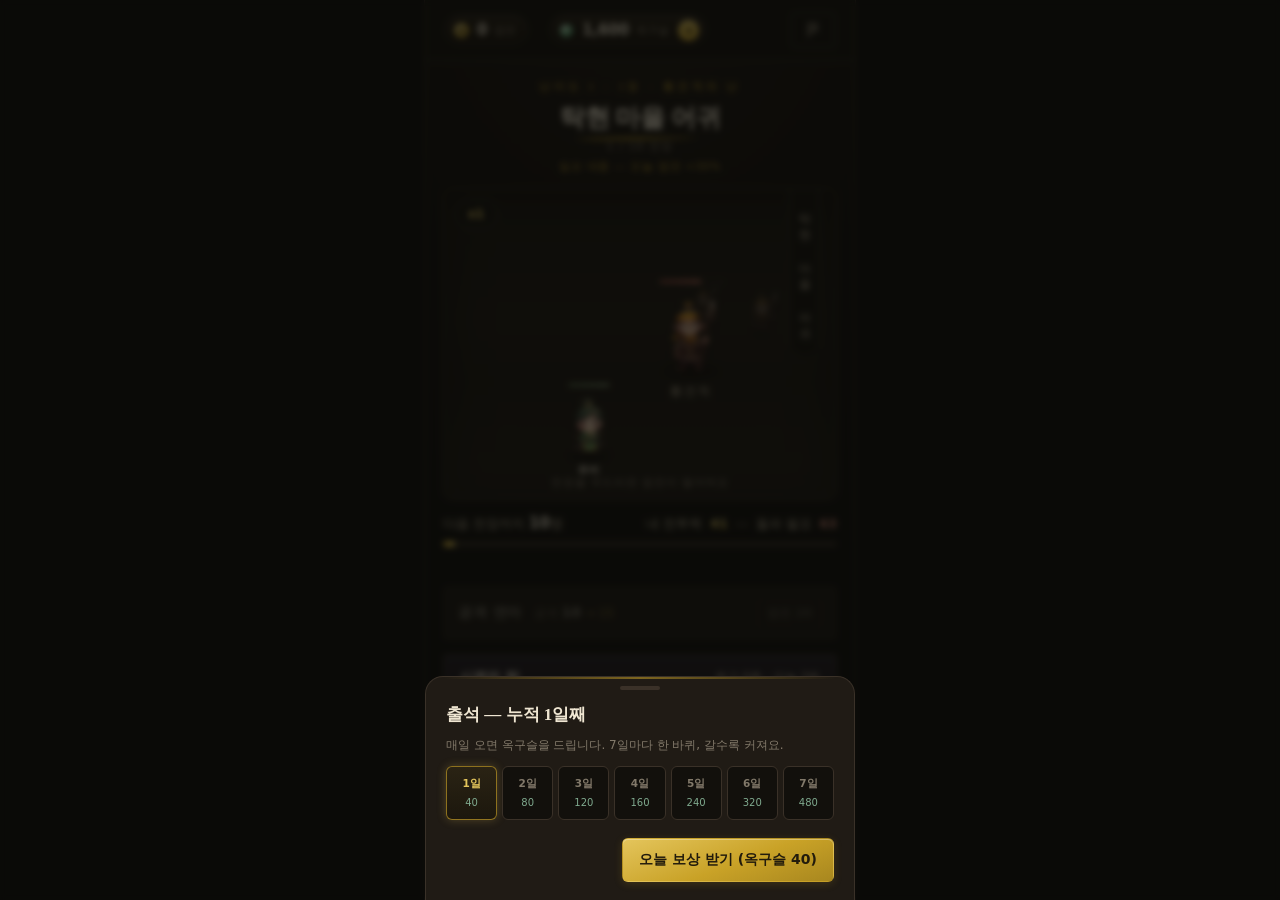
==== index.html @ 5d2906a6 "비주얼 대개편 1차 (v25) — 배경 아트·명조 서체·앱 아이콘 - 장(章) 테마 배경 그림 9종 생성·적용: 마을 석양/관문/불타는 낙양/강가/적벽 화공/산길/궁궐/밀림/야영지" ====
<!DOCTYPE html>
<html lang="ko">
<head>
  <meta charset="utf-8">
  <meta name="viewport" content="width=device-width, initial-scale=1, viewport-fit=cover">
  <meta name="theme-color" content="#171310">
  <meta name="color-scheme" content="dark">
  <meta name="apple-mobile-web-app-capable" content="yes">
  <meta name="apple-mobile-web-app-status-bar-style" content="black-translucent">
  <title>삼국지 영웅 키우기</title>
  <link rel="manifest" href="manifest.json">
  <link rel="icon" href="assets/icon-192.png" type="image/png">
  <link rel="apple-touch-icon" href="assets/icon-192.png">
  <link rel="stylesheet" href="css/base.css">
  <link rel="stylesheet" href="css/screens.css">
  <link rel="stylesheet" href="css/effects.css">
</head>
<body>
  <div id="app">
    <header id="resource-bar"></header>
    <main id="screen-root"></main>
    <nav id="tab-bar"></nav>
  </div>
  <div id="fx-layer"></div>
  <div id="modal-root"></div>
  <script type="module" src="js/main.js"></script>
</body>
</html>
---- css/base.css ----
/* 기본 토큰과 뼈대 — 옻칠 먹빛 바탕, 한지 아이보리 글자, 금박 강조.
   시그니처: 장수 이름 세로쓰기 깃발(족자꼴 카드) */

:root {
  --ink-950: #12100c;
  --ink-900: #171310;
  --ink-800: #201b15;
  --ink-700: #2b241c;
  --ink-600: #3a3128;
  --line: #362e24;

  --paper: #efe6d2;
  --paper-dim: #b9ad94;
  --paper-faint: #82796a;

  --gold: #c9a227;
  --gold-bright: #e4c55c;
  --jade: #7fa98e;
  --alert: #d08573;

  /* 세력 — 전통 안료 톤 (깃발 위/아래 색) */
  --wei-a: #56749f;  --wei-b: #394f6e;  --wei-t: #8fa9ce;
  --shu-a: #567f52;  --shu-b: #3a5738;  --shu-t: #8fbb8a;
  --wu-a: #a85048;   --wu-b: #713631;   --wu-t: #d68f88;
  --free-a: #7e7668; --free-b: #575143; --free-t: #b3a996;

  /* 등급 */
  --r1: #9a9186;
  --r2: #6f9b72;
  --r3: #6b8bc0;
  --r4: #9c6bc0;
  --r5: #c9a227;

  --font: 'Apple SD Gothic Neo', 'Malgun Gothic', 'Noto Sans KR', system-ui, sans-serif;
  /* 제목용 명조 — 기기 내장 세리프만 사용 (오프라인 보장). 없으면 시스템 serif로 */
  --font-display: 'Nanum Myeongjo', 'Noto Serif KR', 'Noto Serif CJK KR', Batang, AppleMyungjo, serif;

  --ease-spring: cubic-bezier(0.34, 1.56, 0.64, 1); /* 눌렀을 때 탄성 */
  --ease-out: cubic-bezier(0.22, 1, 0.36, 1);
  --nav-height: 64px;
}

* { margin: 0; padding: 0; box-sizing: border-box; }

html, body { height: 100%; }

body {
  font-family: var(--font);
  background: #0b0a08;
  color: var(--paper);
  -webkit-font-smoothing: antialiased;
  user-select: none;
  -webkit-user-select: none;
  -webkit-touch-callout: none;
  -webkit-tap-highlight-color: transparent;
  overflow: hidden;
  overscroll-behavior: none;
}

button, .tab, .hero-row, .codex-card { touch-action: manipulation; } /* 더블탭 확대 지연 제거 */

:focus-visible { outline: 2px solid var(--gold-bright); outline-offset: 2px; }

/* ── 앱 틀: 세로 화면 기준, 데스크톱은 중앙 배치 ── */

#app {
  position: relative;
  max-width: 430px;
  height: 100dvh;
  margin: 0 auto;
  display: grid;
  grid-template-rows: auto 1fr;
  background:
    repeating-linear-gradient(0deg, rgba(239, 230, 210, 0.014) 0 1px, transparent 1px 3px),
    radial-gradient(130% 75% at 50% -5%, #1c1611 0%, #0e0c09 55%, #0b0a08 100%),
    radial-gradient(70% 45% at 50% 108%, rgba(201, 162, 39, 0.05), transparent 70%),
    var(--ink-900);
  box-shadow: 0 0 0 1px var(--line);
  overflow: hidden;
}

#screen-root {
  overflow-y: auto;
  scrollbar-width: none;
  /* 하단 탭이 떠 있는 오버레이라 내용이 그 밑까지 흐른다 */
  padding-bottom: calc(var(--nav-height) + env(safe-area-inset-bottom) + 8px);
}
#screen-root::-webkit-scrollbar { display: none; }

/* ── 자원 막대 ── */

#resource-bar {
  display: flex;
  align-items: center;
  gap: 22px;
  padding: calc(12px + env(safe-area-inset-top)) 20px 12px;
  border-bottom: 1px solid var(--line);
  background: var(--ink-950);
}

/* 재화 알약 — 금속 아이콘 + 눌린 홈 (감사 처방 #2) */
.resource {
  display: flex;
  align-items: center;
  gap: 7px;
  padding: 5px 11px 5px 7px;
  border-radius: 999px;
  background: linear-gradient(180deg, #241d14, #16110b);
  border: 1px solid #3a3128;
  box-shadow: inset 0 1px 0 rgba(239, 230, 210, 0.06), 0 1px 2px rgba(0, 0, 0, 0.45);
  font-variant-numeric: tabular-nums;
}
.resource svg { width: 17px; height: 17px; flex: none; }
.resource b { font-size: 15px; font-weight: 700; letter-spacing: -0.01em; }
.res-label { font-size: 11px; color: var(--paper-faint); }
.res-plus {
  appearance: none;
  border: 0;
  width: 21px;
  height: 21px;
  margin: -2px -5px -2px 2px;
  border-radius: 50%;
  background: linear-gradient(180deg, var(--gold-bright), var(--gold));
  color: #221b0c;
  font-size: 14px;
  font-weight: 800;
  line-height: 1;
  cursor: pointer;
  box-shadow: inset 0 1px 0 rgba(250, 245, 232, 0.4);
}
.res-plus:active { transform: scale(0.9); }

.goals-btn {
  position: relative;
  margin-left: auto;
  appearance: none;
  background: none;
  border: 1px solid var(--ink-600);
  border-radius: 4px;
  min-width: 44px;
  min-height: 36px;
  display: inline-flex;
  align-items: center;
  justify-content: center;
  color: var(--paper-dim);
  cursor: pointer;
}
.goals-btn svg { width: 18px; height: 18px; }
.goals-badge {
  position: absolute;
  top: -4px;
  right: -4px;
  width: 9px;
  height: 9px;
  border-radius: 50%;
  background: var(--gold-bright);
  box-shadow: 0 0 6px rgba(228, 197, 92, 0.6);
}

/* ── 하단 탭 ── */

#tab-bar {
  position: absolute;
  left: 0;
  right: 0;
  bottom: 0;
  z-index: 30;
  display: grid;
  grid-template-columns: repeat(5, 1fr);
  min-height: var(--nav-height);
  padding-bottom: env(safe-area-inset-bottom);
  background: rgba(16, 13, 10, 0.86);
  backdrop-filter: blur(14px);
  -webkit-backdrop-filter: blur(14px);
  border-top: 1px solid rgba(239, 230, 210, 0.08);
}

.tab {
  position: relative;
  appearance: none;
  background: none;
  border: 0;
  min-height: var(--nav-height);
  display: flex;
  flex-direction: column;
  align-items: center;
  justify-content: center;
  gap: 3px;
  color: var(--paper-faint);
  font-family: inherit;
  font-size: 11px;
  letter-spacing: 0.08em;
  cursor: pointer;
  transition: color 0.2s var(--ease-out);
}
.tab svg {
  width: 21px;
  height: 21px;
  transition: transform 0.25s var(--ease-spring);
}
.tab:active svg { transform: scale(0.88); }
.tab.active { color: var(--gold-bright); }
.tab.active svg { transform: translateY(-1px) scale(1.08); }
.tab.active::before {
  content: '';
  position: absolute;
  top: 0;
  left: 50%;
  transform: translateX(-50%);
  width: 28px;
  height: 2px;
  background: var(--gold);
  animation: tab-mark 0.3s var(--ease-spring);
}
@keyframes tab-mark {
  from { width: 4px; opacity: 0; }
}

/* ── 버튼 ── */

.btn {
  appearance: none;
  font-family: inherit;
  cursor: pointer;
  background: var(--ink-700);
  color: var(--paper);
  border: 1px solid var(--ink-600);
  border-radius: 6px;
  padding: 8px 16px;
  min-height: 44px;
  font-size: 14px;
  font-weight: 600;
  display: inline-flex;
  flex-direction: column;
  align-items: center;
  justify-content: center;
  gap: 2px;
  transition: transform 0.22s var(--ease-spring), filter 0.15s ease, border-color 0.2s ease;
}
.btn:active { transform: scale(0.95); }
.btn span { font-size: 11px; font-weight: 500; color: var(--paper-dim); }
.btn.primary {
  background: linear-gradient(160deg, var(--gold-bright), var(--gold) 55%, #a8871f);
  border-color: transparent;
  color: #221b0c;
  box-shadow: inset 0 1px 0 rgba(250, 245, 232, 0.35), 0 2px 8px rgba(201, 162, 39, 0.18);
}
.btn.primary span { color: rgba(23, 19, 16, 0.72); }
.btn.danger { background: transparent; border-color: #6e3b33; color: var(--alert); }
.btn:disabled { opacity: 0.4; cursor: default; }
.btn:disabled:active { transform: none; }

/* ── 영웅 초상 (assets/heroes/{id}.png) ── */

.portrait {
  display: block;
  object-fit: cover;
  background: var(--ink-950);
  user-select: none;
  -webkit-user-drag: none;
}
/* 미보유 실루엣 — 검게 가리되 가장자리에 희미한 윤곽광. "형체는 보이는데 정체불명"의 갈증 */
.portrait.silhouette {
  filter: brightness(0.08) saturate(0) blur(1px) drop-shadow(0 0 2px rgba(239, 230, 210, 0.2));
}

/* ── 시그니처: 깃발 (초상 + 이름) ── */

.hero-flag {
  position: relative;
  width: 58px;
  height: 92px;
  flex: none;
  display: flex;
  flex-direction: column;
  align-items: center;
  gap: 3px;
  padding-top: 6px;
  clip-path: polygon(0 0, 100% 0, 100% 84%, 50% 100%, 0 84%);
  background: linear-gradient(175deg, var(--flag-a, var(--ink-600)), var(--flag-b, var(--ink-700)));
  border-top: 3px solid rgba(239, 230, 210, 0.28);
}

.f-wei  { --flag-a: var(--wei-a);  --flag-b: var(--wei-b);  }
.f-shu  { --flag-a: var(--shu-a);  --flag-b: var(--shu-b);  }
.f-wu   { --flag-a: var(--wu-a);   --flag-b: var(--wu-b);   }
.f-free { --flag-a: var(--free-a); --flag-b: var(--free-b); }

.flag-portrait {
  width: 44px;
  height: 46px;
  border-radius: 5px;
  border: 1px solid rgba(0, 0, 0, 0.3);
}
.flag-name {
  font-weight: 700;
  font-size: 11px;
  letter-spacing: 0.08em;
  color: rgba(250, 245, 232, 0.95);
  text-shadow: 0 1px 2px rgba(0, 0, 0, 0.35);
}
.flag-level {
  position: absolute;
  bottom: 12px;
  font-size: 10px;
  font-variant-numeric: tabular-nums;
  color: rgba(250, 245, 232, 0.75);
}

.hero-flag.empty {
  background: none;
  border: 1px dashed var(--ink-600);
  border-top: 1px dashed var(--ink-600);
}
.hero-flag.empty .flag-name {
  color: var(--paper-faint);
  font-weight: 500;
  font-size: 12px;
}

/* ── 등급 표기 ── */

.rarity, .codex-rarity, .pull-rarity { font-style: normal; }
.r1 { color: var(--r1); }
.r2 { color: var(--r2); }
.r3 { color: var(--r3); }
.r4 { color: var(--r4); }
.r5 { color: var(--r5); }

/* ── 모달 ── */

/* 모달 — 아래에서 밀려 올라오는 시트 */
.modal-backdrop {
  position: fixed;
  inset: 0;
  background: rgba(11, 10, 8, 0.7);
  backdrop-filter: blur(3px);
  -webkit-backdrop-filter: blur(3px);
  display: flex;
  align-items: flex-end;
  justify-content: center;
  z-index: 50;
  animation: backdrop-in 0.22s ease-out;
}

.modal-panel {
  position: relative;
  width: 100%;
  max-width: 430px;
  max-height: 82dvh;
  overflow-y: auto;
  background: var(--ink-800);
  border: 1px solid var(--ink-600);
  border-bottom: 0;
  border-radius: 18px 18px 0 0;
  padding: 26px 20px calc(18px + env(safe-area-inset-bottom));
  animation: sheet-up 0.32s var(--ease-out);
}
.modal-panel::before {
  content: '';
  position: absolute;
  top: 9px;
  left: 50%;
  transform: translateX(-50%);
  width: 40px;
  height: 4px;
  border-radius: 2px;
  background: var(--ink-600);
}
.modal-panel::after {
  content: '';
  position: absolute;
  top: 0;
  left: 18px;
  right: 18px;
  height: 2px;
  border-radius: 0 0 2px 2px;
  background: linear-gradient(90deg, transparent, rgba(201, 162, 39, 0.55), transparent);
}

@keyframes backdrop-in {
  from { opacity: 0; }
}
@keyframes sheet-up {
  from { transform: translateY(48px); opacity: 0.4; }
}

.modal-title { font-size: 17px; font-weight: 800; margin-bottom: 10px; }
.modal-body { font-size: 13.5px; color: var(--paper-dim); line-height: 1.6; }
.modal-body b { color: var(--paper); }
.modal-actions { display: flex; gap: 8px; justify-content: flex-end; margin-top: 18px; }

/* 목표 모달 */
.goals-body { max-height: 56vh; overflow-y: auto; }
.q-head {
  font-size: 11px;
  letter-spacing: 0.18em;
  color: var(--gold);
  margin: 14px 0 8px;
  font-weight: 600;
}
.q-head:first-child { margin-top: 0; }
.q-list { list-style: none; display: flex; flex-direction: column; gap: 8px; }
.q-row {
  display: flex;
  align-items: center;
  justify-content: space-between;
  gap: 10px;
  border: 1px solid var(--ink-700);
  padding: 9px 11px;
}
.q-row.claimed { opacity: 0.45; }
.q-info { display: flex; flex-direction: column; gap: 2px; min-width: 0; }
.q-info b { font-size: 13px; }
.q-blurb { font-size: 10.5px; color: var(--paper-faint); }
.q-progress { font-size: 11.5px; color: var(--paper-dim); font-variant-numeric: tabular-nums; flex: none; }
.q-done { font-size: 11px; color: var(--paper-faint); flex: none; }
.q-claim { min-width: 74px; min-height: 40px; flex: none; }

/* 설정 토글·세이브 상자 */
.btn.toggle { min-width: 64px; min-height: 36px; padding: 4px 12px; }
.btn.toggle.on { border-color: rgba(201, 162, 39, 0.5); color: var(--gold-bright); }
.save-box {
  width: 100%;
  min-height: 110px;
  margin-top: 10px;
  background: var(--ink-950);
  border: 1px solid var(--ink-600);
  color: var(--paper-dim);
  font-family: inherit;
  font-size: 10.5px;
  padding: 8px;
  resize: vertical;
  user-select: text;
  -webkit-user-select: text;
}

.offline-body { text-align: center; padding: 6px 0 2px; }
.offline-coins {
  margin-top: 16px;
  display: flex;
  align-items: baseline;
  justify-content: center;
  gap: 8px;
}
.offline-coins b {
  font-size: 32px;
  font-weight: 800;
  color: var(--gold-bright);
  font-variant-numeric: tabular-nums;
  letter-spacing: -0.01em;
}
.offline-coins span { font-size: 13px; color: var(--paper-dim); }
.offline-sub { margin-top: 12px; font-size: 11.5px; color: var(--paper-faint); }

/* ── 활성 탭 글로우 (감사 처방 #10) ── */
.tab { position: relative; }
.tab.active svg { filter: drop-shadow(0 0 6px rgba(228, 197, 92, 0.45)); }
.tab.active::after {
  content: '';
  position: absolute;
  top: 4px;
  left: 50%;
  width: 34px;
  height: 34px;
  margin-left: -17px;
  border-radius: 50%;
  background: radial-gradient(circle, rgba(228, 197, 92, 0.16), transparent 70%);
  pointer-events: none;
}
.tab.active span { font-weight: 800; }

/* ── 제목은 명조 — 사극의 무게 (2026-07-19 비주얼 개편) ── */
.stage-name,
.screen-head h2,
.modal-title,
.lb-name,
.pf-name,
.gacha-lede,
.stage-chapter,
.codex-group-head > b,
.shard-head > b {
  font-family: var(--font-display);
}
.stage-name { letter-spacing: 0.04em; }
.gacha-lede { letter-spacing: 0.12em; }
---- css/screens.css ----
/* 화면별 스타일 */

.screen {
  min-height: 100%;
  padding: 18px 18px 24px;
  animation: screen-in 0.28s var(--ease-out);
}
@keyframes screen-in {
  from { opacity: 0; transform: translateY(10px); }
}

.screen-head {
  display: flex;
  justify-content: space-between;
  align-items: baseline;
}
.screen-head h2 { font-size: 20px; font-weight: 800; letter-spacing: 0.02em; }
.head-note { font-size: 12px; color: var(--paper-faint); }
.head-note b { color: var(--paper); font-size: 15px; font-variant-numeric: tabular-nums; }
.screen-sub { font-size: 12px; color: var(--paper-faint); margin: 6px 0 16px; line-height: 1.5; }

/* ── 전투 ── */

.battle-screen {
  display: flex;
  flex-direction: column;
  gap: 14px;
  height: 100%;
  padding: 16px 0 10px;
}

.stage-plate { text-align: center; padding: 2px 18px 0; }
.stage-chapter {
  font-size: 11px;
  letter-spacing: 0.3em;
  color: var(--gold);
}
.stage-name {
  position: relative;
  display: inline-block;
  font-size: 25px;
  font-weight: 800;
  letter-spacing: -0.01em;
  margin-top: 7px;
  text-wrap: balance;
}
/* 이름 아래 붓자국 한 획 */
.stage-name::after {
  content: '';
  position: absolute;
  left: 8%;
  right: 12%;
  bottom: -6px;
  height: 3px;
  border-radius: 3px 1px 3px 1px;
  background: linear-gradient(90deg, transparent, rgba(201, 162, 39, 0.55) 18%, rgba(201, 162, 39, 0.75) 50%, rgba(201, 162, 39, 0.3) 85%, transparent);
  transform: rotate(-0.6deg);
}
.stage-step {
  font-size: 11px;
  color: var(--paper-faint);
  letter-spacing: 0.1em;
  margin-top: 5px;
  font-variant-numeric: tabular-nums;
}

.battlefield {
  position: relative;
  flex: 1;
  min-height: 200px;
  margin: 0 18px;
  border: 1px solid var(--line);
  border-radius: 10px;
  /* 장(章) 테마 배경 그림(--bg) 위에 가독성용 어둠을 얹는다. 그림이 없으면 기존 먹빛 무대 */
  background:
    linear-gradient(180deg, rgba(11, 10, 8, 0.42), rgba(11, 10, 8, 0.16) 42%, rgba(11, 10, 8, 0.55) 100%),
    var(--bg, linear-gradient(180deg, transparent 57%, rgba(58, 49, 40, 0.55) 57.5%, rgba(43, 36, 28, 0.4))) center 42% / cover no-repeat,
    var(--ink-800);
  /* 가장자리를 어둡게 눌러 무대처럼 */
  box-shadow: inset 0 0 44px rgba(6, 5, 4, 0.6);
  overflow: hidden;
  cursor: pointer;
}

/* 세로 두루마리 — 전장 이름표 (시그니처) */
.scroll-strip {
  position: absolute;
  top: 0;
  right: 16px;
  writing-mode: vertical-rl;
  text-orientation: upright;
  background: var(--ink-950);
  border: 1px solid var(--line);
  border-top: 0;
  padding: 16px 6px 20px;
  font-size: 12px;
  letter-spacing: 0.32em;
  color: var(--paper-dim);
  clip-path: polygon(0 0, 100% 0, 100% calc(100% - 10px), 50% 100%, 0 calc(100% - 10px));
}

.foe {
  position: absolute;
  left: 63%;
  bottom: 32%;
  transform: translateX(-50%);
  text-align: center;
  transition: transform 0.25s ease, opacity 0.2s ease;
}
.foe::before {
  content: '';
  position: absolute;
  left: 50%;
  bottom: 24px;
  transform: translateX(-50%);
  width: 56px;
  height: 10px;
  border-radius: 50%;
  background: rgba(6, 5, 4, 0.5);
  filter: blur(3px);
}
.foe-figure {
  width: 74px;
  display: block;
  margin: 0 auto;
  animation: idle-bob 3.2s ease-in-out infinite;
}
.foe-figure circle,
.foe-figure path {
  fill: #16120d;
  stroke: rgba(239, 230, 210, 0.16);
  stroke-width: 1;
}
.unit-name {
  margin-top: 7px;
  font-size: 12px;
  letter-spacing: 0.16em;
  color: var(--paper-dim);
}
.foe.boss .foe-figure { transform: scale(1.25); transform-origin: bottom center; }
.foe.boss .foe-name { color: var(--alert); font-weight: 700; }
.foe.boss .unit-hp {
  width: 88px;
  height: 6px;
  border-color: rgba(208, 133, 115, 0.5);
}
.foe.down { opacity: 0; transform: translateX(-50%) scale(0.9); pointer-events: none; }

/* 아군 전열 — 편성 전원이 왼쪽 아래에 선다 */
.ally-line {
  position: absolute;
  left: 4%;
  right: 30%;
  bottom: 7%;
  display: flex;
  align-items: flex-end;
  justify-content: center;
  gap: 4px;
}
.ally-unit {
  position: relative;
  flex: 0 1 56px;
  min-width: 0;
  text-align: center;
  transition: opacity 0.25s ease, filter 0.25s ease;
}
.ally-unit::before {
  content: '';
  position: absolute;
  left: 50%;
  bottom: 16px;
  transform: translateX(-50%);
  width: 38px;
  height: 7px;
  border-radius: 50%;
  background: rgba(6, 5, 4, 0.45);
  filter: blur(2px);
}
/* 아군 스프라이트 — 배경을 제거한 캐릭터가 틀 없이 전장에 선다 */
.unit-sprite {
  width: 56px;
  height: 68px;
  margin: 0 auto;
  animation: idle-bob 2.8s ease-in-out infinite;
}
.unit-face {
  width: 100%;
  height: 100%;
  object-fit: contain;
  object-position: bottom; /* 발이 땅에 닿는다 */
  background: none; /* .portrait 공통 배경을 끈다 — 투명 누끼가 그대로 보이게 */
  filter: drop-shadow(0 3px 3px rgba(6, 5, 4, 0.4));
}
.ally-unit:nth-child(2n) .unit-sprite { animation-delay: -1.1s; }
.ally-unit:nth-child(3n) .unit-sprite { animation-delay: -1.9s; }
.ally-unit-name {
  display: block;
  margin-top: 4px;
  font-size: 10px;
  letter-spacing: 0.08em;
  color: var(--paper);
  font-weight: 700;
  white-space: nowrap;
  overflow: hidden;
  text-overflow: ellipsis;
}
.ally-unit .unit-hp { width: 42px; height: 4px; margin-bottom: 4px; }
.ally-unit.down { opacity: 0.28; filter: grayscale(1); }

.battlefield.wiped { filter: saturate(0.5) brightness(0.85); }
.foe.rival .foe-name { color: var(--r4); font-weight: 700; }

/* 적 스프라이트 — 잡병은 장(章)의 병사, 숙적은 그 영웅의 모습 그대로 */
.foe .unit-sprite {
  width: 72px;
  height: 86px;
  animation: idle-bob 3.2s ease-in-out infinite;
}
.foe .foe-sprite .unit-face {
  transform: scaleX(-1); /* 아군을 마주 보도록 좌우 반전 */
}
.foe.boss .foe-sprite .unit-face {
  transform: scaleX(-1.16) scaleY(1.16); /* 우두머리는 덩치가 크다 */
  transform-origin: bottom center;
}
.foe .rival-sprite .unit-face {
  filter: drop-shadow(0 3px 4px rgba(6, 5, 4, 0.45)) drop-shadow(0 0 10px rgba(169, 68, 56, 0.5));
  transform: scaleX(-1.16) scaleY(1.16); /* 숙적도 우두머리 — 크게, 붉은 기운 */
  transform-origin: bottom center;
}

/* 베기 궤적 — 타격이 눈에 보인다 */
.slash {
  position: absolute;
  left: 50%;
  top: 30%;
  width: 56px;
  height: 3px;
  margin-left: -28px;
  border-radius: 2px;
  background: linear-gradient(90deg, transparent, rgba(250, 245, 232, 0.95), transparent);
  pointer-events: none;
  animation: slash-sweep 0.28s ease-out forwards;
}
@keyframes slash-sweep {
  0%   { transform: rotate(var(--slash-rot, -24deg)) scaleX(0.25); opacity: 0; }
  30%  { opacity: 1; }
  100% { transform: rotate(var(--slash-rot, -24deg)) scaleX(1.15); opacity: 0; }
}

/* 충격 링 — 타격점에서 퍼지는 파문 */
.impact-ring {
  position: absolute;
  left: 50%;
  top: 40%;
  width: 14px;
  height: 14px;
  margin: -7px 0 0 -7px;
  border: 2px solid rgba(250, 245, 232, 0.85);
  border-radius: 50%;
  pointer-events: none;
  animation: impact-pop 0.3s ease-out forwards;
}
@keyframes impact-pop {
  to { transform: scale(3.4); opacity: 0; }
}

/* 쓰러지는 적 — 얻어맞고 붕 떴다가, 잿빛이 되어 넘어가 사라진다 */
.foe-corpse {
  pointer-events: none;
  animation: foe-death 0.7s cubic-bezier(0.25, 0.7, 0.4, 1) forwards;
}
.foe-corpse .foe-figure,
.foe-corpse .unit-sprite { animation: none; }
.foe-corpse .unit-hp,
.foe-corpse .unit-name,
.foe-corpse .slash,
.foe-corpse .impact-ring { display: none; } /* 몸만 날아간다 */
@keyframes foe-death {
  0%   { transform: translateX(-50%); opacity: 1; }
  22%  { transform: translateX(calc(-50% + 26px)) translateY(-14px) rotate(28deg); filter: brightness(1.7); }
  55%  { transform: translateX(calc(-50% + 44px)) translateY(6px) rotate(78deg); filter: grayscale(0.7); opacity: 0.9; }
  100% { transform: translateX(calc(-50% + 54px)) translateY(16px) rotate(98deg); filter: grayscale(1) brightness(0.6); opacity: 0; }
}

/* 유닛 체력 막대 */
.unit-hp {
  width: 64px;
  height: 5px;
  margin: 0 auto 6px;
  background: rgba(11, 10, 8, 0.6);
  border: 1px solid var(--line);
}
.unit-hp i {
  display: block;
  height: 100%;
  width: 100%;
  transition: width 0.15s ease;
}
.ally-hp i { background: linear-gradient(90deg, #567f52, #8fbb8a); }
.foe-hp i { background: linear-gradient(90deg, #8a3a34, #c96b5a); }

/* 합격 깃발 버튼 — 인연이 발동 중일 때만 보인다 */
.combo-btn {
  position: absolute;
  right: 12px;
  bottom: 12px;
  width: 40px;
  height: 76px;
  appearance: none;
  cursor: pointer;
  background: var(--ink-800);
  border: 1px solid var(--ink-600);
  border-top: 3px solid rgba(239, 230, 210, 0.25);
  clip-path: polygon(0 0, 100% 0, 100% 88%, 50% 100%, 0 88%);
  overflow: hidden;
  padding: 0;
}
.combo-fill {
  position: absolute;
  left: 0;
  right: 0;
  bottom: 0;
  height: 0%;
  background: linear-gradient(180deg, #8a6d16, #b8952a);
  transition: height 0.2s ease;
}
.combo-label {
  position: relative;
  writing-mode: vertical-rl;
  text-orientation: upright;
  font-size: 13px;
  font-weight: 800;
  letter-spacing: 0.2em;
  color: var(--paper);
  font-family: inherit;
}
.combo-btn.ready {
  border-color: rgba(228, 197, 92, 0.7);
  animation: combo-glow 1.1s ease-in-out infinite;
}
.combo-btn.ready::after {
  content: '';
  position: absolute;
  inset: 0;
  background: linear-gradient(115deg, transparent 30%, rgba(250, 245, 232, 0.35) 50%, transparent 70%);
  transform: translateX(-100%);
  animation: sheen 1.6s ease-in-out infinite;
}
@keyframes combo-glow {
  50% { box-shadow: 0 0 16px rgba(228, 197, 92, 0.55); }
}
@keyframes sheen {
  60%, 100% { transform: translateX(100%); }
}

.tap-hint {
  position: absolute;
  bottom: 9px;
  left: 0;
  right: 0;
  text-align: center;
  font-size: 10.5px;
  letter-spacing: 0.08em;
  color: var(--paper-faint);
  pointer-events: none;
}

.battle-status {
  display: flex;
  flex-direction: column;
  gap: 8px;
  padding: 0 18px;
}
.status-top {
  display: flex;
  flex-wrap: wrap; /* 좁은 화면에서는 전투력 줄이 아래로 내려간다 */
  justify-content: space-between;
  align-items: baseline;
  row-gap: 2px;
  font-size: 12.5px;
  color: var(--paper-dim);
}
.kill-info b { color: var(--paper); font-size: 15px; font-variant-numeric: tabular-nums; }
.power-line {
  display: inline-flex;
  align-items: baseline;
  gap: 8px;
  font-variant-numeric: tabular-nums;
}
.power-line b { color: var(--paper); }
/* 모자라면 붉게, 충분하면 금빛 — 숫자를 안 읽어도 상태가 보인다 */
.power-line.lack #bs-foe-power { color: var(--alert); }
.power-line:not(.lack) #bs-foe-power { color: var(--gold-bright); }
.vs-mark { width: 12px; height: 1px; background: var(--paper-faint); align-self: center; }

.kill-bar { height: 6px; border-radius: 3px; background: var(--ink-700); overflow: hidden; }
.kill-bar i {
  display: block;
  height: 100%;
  width: 0;
  border-radius: 3px;
  background: linear-gradient(90deg, var(--gold), var(--gold-bright));
  box-shadow: 0 0 8px rgba(228, 197, 92, 0.35);
}

.battle-hint {
  min-height: 17px;
  font-size: 11.5px;
  text-align: center;
  color: #c98f4a;
}

/* 공격 연마 버튼 — 엄지가 닿는 화면 아래쪽, 44px 이상 */
.atk-upgrade {
  appearance: none;
  font-family: inherit;
  cursor: pointer;
  margin: 0 18px;
  min-height: 54px;
  border: 1px solid var(--ink-600);
  border-radius: 4px;
  background: var(--ink-700);
  color: var(--paper);
  display: flex;
  align-items: center;
  gap: 12px;
  padding: 8px 14px;
  transition: transform 0.06s ease;
}
.atk-upgrade:active { transform: translateY(1px) scale(0.99); }
.atk-upgrade:disabled { opacity: 0.45; cursor: default; }
.atk-upgrade:disabled:active { transform: none; }
.up-name { font-size: 14px; font-weight: 700; letter-spacing: 0.04em; }
.up-stat {
  flex: 1;
  text-align: left;
  font-size: 12px;
  color: var(--paper-dim);
  font-variant-numeric: tabular-nums;
}
.up-stat b { color: var(--paper); font-size: 14px; }
.up-stat i { font-style: normal; color: var(--gold-bright); }
.up-cost {
  font-size: 12px;
  font-weight: 600;
  color: var(--gold-bright);
  border: 1px solid rgba(201, 162, 39, 0.4);
  border-radius: 3px;
  padding: 5px 9px;
  font-variant-numeric: tabular-nums;
}
.atk-upgrade:disabled .up-cost { color: var(--paper-faint); border-color: var(--ink-600); }

.party-row {
  display: flex;
  gap: 10px;
  justify-content: center;
  padding: 2px 18px 10px;
}

/* ── 영웅 ── */

.hero-list {
  list-style: none;
  display: flex;
  flex-direction: column;
  gap: 10px;
}

.hero-row {
  display: flex;
  align-items: center;
  gap: 12px;
  border: 1px solid var(--line);
  border-radius: 8px;
  background: var(--ink-800);
  padding: 10px 12px;
  transition: transform 0.2s var(--ease-spring), border-color 0.2s ease;
}
.hero-row:active { transform: scale(0.985); }

.row-portrait {
  width: 48px;
  height: 62px;
  flex: none;
  border-radius: 6px;
  border: 1px solid var(--line);
  border-top: 3px solid var(--flag-a, var(--ink-600));
}

.row-info { flex: 1; min-width: 0; }
.row-name { display: flex; align-items: baseline; gap: 6px; }
.row-name b { font-size: 15px; }
.rarity {
  font-size: 10px;
  letter-spacing: 0.08em;
  padding: 1px 5px;
  border: 1px solid currentColor;
}
.on-duty {
  font-style: normal;
  font-size: 10px;
  color: var(--gold);
  border: 1px solid rgba(201, 162, 39, 0.45);
  padding: 1px 5px;
}
.row-title { font-size: 11.5px; color: var(--paper-dim); margin-top: 3px; }
.row-meta { font-size: 11.5px; color: var(--paper-faint); margin-top: 5px; font-variant-numeric: tabular-nums; }
.row-meta b { color: var(--paper-dim); }

.row-actions {
  display: flex;
  flex-direction: column;
  gap: 6px;
  flex: none;
}
.btn.train,
.btn.star-up { min-width: 84px; }

.stars {
  font-style: normal;
  font-size: 10px;
  letter-spacing: 1px;
  color: var(--gold-bright);
}

/* ── 모집 ── */

.gacha-board {
  border: 1px solid var(--line);
  background: var(--ink-800);
  padding: 28px 18px 18px;
  margin-top: 16px;
  text-align: center;
  display: flex;
  flex-direction: column;
  gap: 13px;
}
.gacha-lede { font-size: 13.5px; color: var(--paper-dim); letter-spacing: 0.04em; }
.pity-line { font-size: 12px; color: var(--paper-faint); }
.pity-line b {
  color: var(--gold-bright);
  font-size: 17px;
  font-variant-numeric: tabular-nums;
  padding: 0 2px;
}
.gacha-actions { display: flex; gap: 10px; justify-content: center; }
.pull-btn { flex: 1; max-width: 160px; }
.rate-note { font-size: 10.5px; color: var(--paper-faint); letter-spacing: 0.03em; }

/* 천장 게이지 */
.pity-gauge {
  height: 5px;
  border-radius: 3px;
  background: var(--ink-700);
  margin: 0 24px;
  overflow: hidden;
}
.pity-gauge i {
  display: block;
  height: 100%;
  width: 0;
  border-radius: 3px;
  background: linear-gradient(90deg, var(--gold), var(--gold-bright));
  box-shadow: 0 0 8px rgba(228, 197, 92, 0.35);
  transition: width 0.3s ease;
}

/* 모집 공개 연출 — 깃발이 하나씩 뒤집힌다 */
.pull-stage {
  position: fixed;
  inset: 0;
  z-index: 40;
  /* 금빛 구름바다 위에서 깃발이 뒤집힌다 */
  background:
    linear-gradient(rgba(11, 10, 8, 0.78), rgba(11, 10, 8, 0.86)),
    url('../assets/bg/gacha-sky.png') center / cover no-repeat,
    rgba(11, 10, 8, 0.92);
  display: flex;
  flex-direction: column;
  align-items: center;
  justify-content: center;
  gap: 22px;
  padding: 24px;
}
.pull-stage-title {
  font-size: 13px;
  letter-spacing: 0.14em;
  color: var(--paper-dim);
}
.pull-track {
  display: grid;
  grid-template-columns: repeat(5, minmax(0, 66px));
  gap: 10px;
  justify-content: center;
}
.pull-flag {
  perspective: 500px;
  height: 136px;
}
.pf-inner {
  position: relative;
  width: 100%;
  height: 100%;
  transform-style: preserve-3d;
  transition: transform 0.45s cubic-bezier(0.3, 1.2, 0.4, 1);
}
.pull-flag.flip .pf-inner { transform: rotateY(180deg); }
.pf-back,
.pf-front {
  position: absolute;
  inset: 0;
  backface-visibility: hidden;
  clip-path: polygon(0 0, 100% 0, 100% 88%, 50% 100%, 0 88%);
  display: flex;
  flex-direction: column;
  align-items: center;
  justify-content: center;
  gap: 3px;
  padding: 6px 3px 10px;
  text-align: center;
}
.pf-back {
  background: linear-gradient(175deg, var(--ink-700), var(--ink-950));
  border-top: 3px solid rgba(239, 230, 210, 0.2);
  box-shadow: 0 0 14px var(--aura, transparent);
}
.pull-flag.r2 { --aura: rgba(111, 155, 114, 0.35); }
.pull-flag.r3 { --aura: rgba(107, 139, 192, 0.4); }
.pull-flag.r4 { --aura: rgba(156, 107, 192, 0.5); }
.pull-flag.r5 { --aura: rgba(228, 197, 92, 0.65); }
.pf-front {
  transform: rotateY(180deg);
  background: linear-gradient(175deg, var(--ink-700), var(--ink-800));
  border-top: 3px solid var(--rc, var(--r1));
}
.pull-flag.r1 .pf-front { --rc: var(--r1); }
.pull-flag.r2 .pf-front { --rc: var(--r2); }
.pull-flag.r3 .pf-front { --rc: var(--r3); }
.pull-flag.r4 .pf-front { --rc: var(--r4); }
.pull-flag.r5 .pf-front {
  --rc: var(--r5);
  box-shadow: 0 0 22px rgba(228, 197, 92, 0.45);
}
.pf-portrait {
  width: 78%;
  height: 58px;
  border-radius: 4px;
  border: 1px solid rgba(0, 0, 0, 0.35);
}
.pf-rarity { font-size: 9px; letter-spacing: 0.1em; color: var(--rc, var(--r1)); font-style: normal; }
.pf-name { font-size: 14px; font-weight: 700; }
.pf-tag { font-size: 9px; color: var(--paper-dim); }
.pull-flag.r5 .pf-tag { color: var(--gold-bright); }

.pull-stage.legend-flash::after {
  content: '';
  position: absolute;
  inset: 0;
  pointer-events: none;
  background: radial-gradient(circle at 50% 45%, rgba(228, 197, 92, 0.28), transparent 62%);
  animation: legend-bloom 0.9s ease-out forwards;
}
@keyframes legend-bloom {
  0% { opacity: 0; }
  25% { opacity: 1; }
  100% { opacity: 0; }
}
.skip-btn { min-width: 128px; }

/* 서광 — 공개 전, 하늘이 먼저 안다 */
.pull-stage.omen-legend::before,
.pull-stage.omen-epic::before {
  content: '';
  position: absolute;
  inset: 0 0 55% 0;
  pointer-events: none;
  animation: legend-bloom 0.8s ease-out forwards;
}
.pull-stage.omen-legend::before { background: linear-gradient(180deg, rgba(228, 197, 92, 0.22), transparent); }
.pull-stage.omen-epic::before { background: linear-gradient(180deg, rgba(156, 107, 192, 0.2), transparent); }

/* 전설 긴장 — 화면이 숨을 죽인다 */
.pull-stage.dim .pull-flag:not(.tremble):not(.flip) { opacity: 0.25; transition: opacity 0.4s; }
.pull-stage.dim .pull-stage-title { opacity: 0.3; }
.pull-flag.tremble { animation: tremble 0.16s linear infinite; }
.pull-flag.tremble .pf-back { box-shadow: 0 0 26px rgba(228, 197, 92, 0.85); }
@keyframes tremble {
  25% { transform: translate(1px, -1px) rotate(0.4deg); }
  75% { transform: translate(-1px, 1px) rotate(-0.4deg); }
}

/* 영웅(보라) 파동 */
.pull-stage.epic-flash::after {
  content: '';
  position: absolute;
  inset: 0;
  pointer-events: none;
  background: radial-gradient(circle at 50% 45%, rgba(156, 107, 192, 0.22), transparent 60%);
  animation: legend-bloom 0.55s ease-out forwards;
}

/* 전설 대형 깃발 */
.legend-banner {
  position: absolute;
  inset: 0;
  display: flex;
  flex-direction: column;
  align-items: center;
  justify-content: center;
  gap: 14px;
  pointer-events: none;
}
.lb-flag {
  width: 216px;
  display: flex;
  flex-direction: column;
  align-items: center;
  gap: 10px;
  padding: 10px 10px 32px;
  background: linear-gradient(178deg, #b8952a, #8a6d16);
  border-top: 5px solid rgba(250, 245, 232, 0.5);
  clip-path: polygon(0 0, 100% 0, 100% 92%, 50% 100%, 0 92%);
  box-shadow: 0 0 46px rgba(228, 197, 92, 0.5);
  animation: lb-drop 0.45s cubic-bezier(0.2, 1.1, 0.4, 1) both;
}
.lb-portrait {
  width: 100%;
  border-radius: 4px;
  border: 2px solid rgba(34, 27, 12, 0.35);
}
.lb-name {
  font-size: 26px;
  font-weight: 800;
  letter-spacing: 0.3em;
  color: #221b0c;
}
.lb-title {
  font-size: 15px;
  letter-spacing: 0.2em;
  color: var(--gold-bright);
  text-shadow: 0 1px 4px rgba(0, 0, 0, 0.6);
  animation: lb-ink 0.7s ease-out 0.25s both;
}
@keyframes lb-drop {
  from { transform: translateY(-46vh); }
}
@keyframes lb-ink {
  from { opacity: 0; letter-spacing: 0.55em; }
}

/* 숙적 조우 컷인 */
.rival-cutin {
  position: fixed;
  inset: 0;
  display: flex;
  align-items: center;
  pointer-events: none;
  animation: rc-fade 2.1s ease-out both;
}
.rc-band {
  width: 100%;
  display: flex;
  align-items: center;
  justify-content: center;
  gap: 18px;
  padding: 26px 20px;
  background: linear-gradient(180deg, transparent, rgba(11, 10, 8, 0.92) 18%, rgba(11, 10, 8, 0.92) 82%, transparent);
}
.rc-flag {
  writing-mode: vertical-rl;
  text-orientation: upright;
  font-size: 21px;
  font-weight: 800;
  letter-spacing: 0.24em;
  color: rgba(250, 245, 232, 0.96);
  background: linear-gradient(178deg, #6d4a8e, #46305c);
  border-top: 4px solid rgba(250, 245, 232, 0.4);
  padding: 18px 9px 22px;
  clip-path: polygon(0 0, 100% 0, 100% 90%, 50% 100%, 0 90%);
  animation: rc-slide 0.5s cubic-bezier(0.2, 1.1, 0.4, 1) both;
}
.rc-text { display: flex; flex-direction: column; gap: 7px; max-width: 220px; }
.rc-text b {
  font-size: 12px;
  letter-spacing: 0.3em;
  color: var(--r4);
}
.rc-text span {
  font-size: 14.5px;
  line-height: 1.65;
  color: var(--paper);
  animation: lb-ink 0.7s ease-out 0.3s both;
}
@keyframes rc-slide {
  from { transform: translateX(60px); opacity: 0; }
}
@keyframes rc-fade {
  0% { opacity: 0; }
  10% { opacity: 1; }
  85% { opacity: 1; }
  100% { opacity: 0; }
}

/* 편성 도구 */
.party-tools {
  display: flex;
  align-items: center;
  gap: 10px;
  margin-bottom: 12px;
}
.party-tools span { font-size: 11px; color: var(--paper-faint); }

/* 인연 */
.bond-list {
  display: flex;
  flex-wrap: wrap;
  gap: 6px;
  margin-bottom: 14px;
}
.bond-chip {
  font-size: 10.5px;
  letter-spacing: 0.04em;
  color: var(--paper-faint);
  border: 1px solid var(--ink-600);
  padding: 3px 8px;
}
.bond-chip.on {
  color: var(--gold-bright);
  border-color: rgba(201, 162, 39, 0.5);
}

/* 세력 군령 */
.order-list {
  display: flex;
  flex-wrap: wrap;
  gap: 6px;
  margin-bottom: 14px;
}
.order-chip {
  appearance: none;
  font-family: inherit;
  cursor: pointer;
  font-size: 10.5px;
  letter-spacing: 0.04em;
  color: var(--paper-dim);
  background: var(--ink-800);
  border: 1px solid var(--ink-600);
  padding: 6px 9px;
  min-height: 30px;
}
.order-chip.on {
  color: var(--gold-bright);
  border-color: rgba(201, 162, 39, 0.55);
  box-shadow: 0 0 8px rgba(201, 162, 39, 0.2);
}
.order-chip.locked { opacity: 0.4; cursor: default; }

/* 도감 — 숙적 전적 */
.codex-rival {
  font-size: 9.5px;
  color: var(--r4);
  letter-spacing: 0.05em;
}

/* 열전 장면 */
.tale-body { min-height: 150px; display: flex; flex-direction: column; }
.tale-scene {
  flex: 1;
  display: flex;
  align-items: flex-start;
  gap: 14px;
  padding: 6px 0 14px;
}
.tale-flag {
  flex: none;
  writing-mode: vertical-rl;
  text-orientation: upright;
  font-size: 14px;
  font-weight: 800;
  letter-spacing: 0.18em;
  color: rgba(250, 245, 232, 0.95);
  padding: 12px 6px 16px;
  border-top: 3px solid rgba(239, 230, 210, 0.3);
  clip-path: polygon(0 0, 100% 0, 100% 90%, 50% 100%, 0 90%);
}
.tale-line { font-size: 14.5px; line-height: 1.75; color: var(--paper); padding-top: 6px; }
.tale-nav {
  display: flex;
  align-items: center;
  justify-content: space-between;
  gap: 10px;
}
.tale-step { font-size: 11px; color: var(--paper-faint); font-variant-numeric: tabular-nums; }
.tale-next { min-width: 88px; }
.tale-done {
  text-align: center;
  font-size: 13.5px;
  line-height: 1.7;
  color: var(--gold-bright);
  padding: 30px 0;
}

/* ── 도감 ── */

.codex-bonus {
  border: 1px solid var(--line);
  background: var(--ink-800);
  padding: 13px 14px;
  margin: 14px 0 18px;
  font-size: 12.5px;
  color: var(--paper-dim);
  line-height: 1.5;
}
.codex-bonus b { color: var(--gold-bright); font-variant-numeric: tabular-nums; }

.codex-group { margin-bottom: 20px; }
.codex-group-head {
  display: flex;
  align-items: baseline;
  gap: 8px;
  padding: 6px 2px;
  border-bottom: 1px solid var(--line);
  margin-bottom: 10px;
}
.codex-group-head b { font-size: 15px; letter-spacing: 0.06em; }
.codex-group-head.f-wei b  { color: var(--wei-t); }
.codex-group-head.f-shu b  { color: var(--shu-t); }
.codex-group-head.f-wu b   { color: var(--wu-t); }
.codex-group-head.f-free b { color: var(--free-t); }
.motto { flex: 1; font-size: 10.5px; color: var(--paper-faint); }
.set-tag {
  font-size: 10px;
  color: var(--paper-faint);
  border: 1px solid var(--ink-600);
  padding: 1px 5px;
}
.set-tag.done {
  color: var(--gold-bright);
  border-color: rgba(201, 162, 39, 0.45);
}
.tally { font-size: 11px; color: var(--paper-dim); font-variant-numeric: tabular-nums; }

.codex-grid {
  display: grid;
  grid-template-columns: repeat(3, 1fr);
  gap: 8px;
}

.codex-card {
  position: relative;
  border: 1px solid var(--line);
  border-radius: 8px;
  background: var(--ink-800);
  min-height: 100px;
  padding: 12px 10px 10px;
  display: flex;
  flex-direction: column;
  gap: 3px;
  transition: transform 0.2s var(--ease-spring);
}
.codex-card:active { transform: scale(0.96); }
.codex-flag {
  position: absolute;
  top: 0;
  right: 9px;
  writing-mode: vertical-rl;
  text-orientation: upright;
  font-size: 9px;
  letter-spacing: 0.1em;
  padding: 7px 3px 9px;
  color: rgba(250, 245, 232, 0.92);
  background: linear-gradient(var(--flag-a), var(--flag-b));
  clip-path: polygon(0 0, 100% 0, 100% calc(100% - 6px), 50% 100%, 0 calc(100% - 6px));
}
.codex-name { font-size: 14px; font-weight: 700; }
.codex-title { font-size: 10px; color: var(--paper-dim); line-height: 1.4; }
.codex-rarity { margin-top: auto; font-size: 9.5px; letter-spacing: 0.08em; }

.codex-card.locked { background: var(--ink-950); }
.codex-card.locked .codex-name { color: var(--paper-faint); }

.codex-portrait {
  width: 100%;
  aspect-ratio: 4 / 5;
  border-radius: 6px;
  border: 1px solid var(--line);
  margin-bottom: 3px;
}

/* ── 설정 ── */

.settings-group {
  border: 1px solid var(--line);
  background: var(--ink-800);
  padding: 14px 16px 16px;
  margin-top: 14px;
}
.settings-group h3 {
  font-size: 11px;
  font-weight: 600;
  letter-spacing: 0.18em;
  color: var(--paper-faint);
  margin-bottom: 8px;
}
.settings-row {
  display: flex;
  justify-content: space-between;
  align-items: baseline;
  padding: 8px 0;
  font-size: 13px;
  color: var(--paper-dim);
  border-bottom: 1px dashed var(--ink-700);
}
.settings-row:last-child { border-bottom: 0; }
.settings-row b { color: var(--paper); font-weight: 600; font-variant-numeric: tabular-nums; }
.settings-note { font-size: 12px; color: var(--paper-faint); line-height: 1.55; margin: 4px 0 12px; }
.settings-actions { display: flex; gap: 10px; }

/* ════ 품질 감사 반영 (2026-07-18) — 표면 마감 ════ */

/* #7 패널 입체감 — 위에서 빛이 떨어지는 질감 */
.gacha-board,
.settings-group,
.hero-row,
.codex-card,
.codex-bonus {
  background: linear-gradient(180deg, #241d15, #1a150f);
  border: 1px solid #3a3128;
  box-shadow: inset 0 1px 0 rgba(239, 230, 210, 0.05), 0 2px 6px rgba(0, 0, 0, 0.35);
}

/* #3 등급 프레임 — 초상 자체가 보상처럼 보이게 */
.frame-r1 { box-shadow: 0 0 0 1px rgba(154, 145, 134, 0.4); }
.frame-r2 { box-shadow: 0 0 0 1px #3f5c42, 0 0 0 2px rgba(111, 155, 114, 0.55); }
.frame-r3 { box-shadow: 0 0 0 1px #33517e, 0 0 0 2px rgba(107, 139, 192, 0.6), inset 0 0 8px rgba(107, 139, 192, 0.18); }
.frame-r4 { box-shadow: 0 0 0 1px #4a3560, 0 0 0 2px #9c6bc0, inset 0 0 10px rgba(156, 107, 192, 0.3), 0 0 10px rgba(156, 107, 192, 0.28); }
.frame-r5 { box-shadow: 0 0 0 1px #6b551a, 0 0 0 3px #c9a227, inset 0 0 12px rgba(228, 197, 92, 0.35), 0 0 16px rgba(228, 197, 92, 0.3); }

/* 전설 카드 홀로 sheen — 45° 하이라이트가 4초 주기로 흐른다 */
.codex-card.r5 { overflow: hidden; }
.codex-card.r5::after {
  content: '';
  position: absolute;
  inset: 0;
  pointer-events: none;
  background: linear-gradient(115deg, transparent 40%, rgba(250, 245, 232, 0.16) 50%, transparent 60%);
  background-size: 250% 250%;
  animation: holo 4s linear infinite;
}
@keyframes holo {
  from { background-position: 120% 120%; }
  to { background-position: -130% -130%; }
}

/* #5 세력색 틴트 — 색이 border 밖으로 나온다 */
.codex-group-head.f-wei  { background: linear-gradient(90deg, rgba(86, 116, 159, 0.14), transparent); }
.codex-group-head.f-shu  { background: linear-gradient(90deg, rgba(86, 127, 82, 0.14), transparent); }
.codex-group-head.f-wu   { background: linear-gradient(90deg, rgba(168, 80, 72, 0.14), transparent); }
.codex-group-head.f-free { background: linear-gradient(90deg, rgba(126, 118, 104, 0.14), transparent); }

/* #8 모집 CTA — 10연이 화면의 주인공 */
.gacha-actions { display: flex; flex-direction: column; gap: 10px; }
.gacha-actions .pull-btn { width: 100%; max-width: none; }
.gacha-actions .pull-btn[data-count='10'] {
  order: -1;
  min-height: 64px;
  font-size: 17px;
}
.gacha-actions .pull-btn[data-count='1'] { min-height: 46px; }
.pull-btn.primary:not(:disabled) { animation: cta-breathe 2.4s ease-in-out infinite; }
@keyframes cta-breathe {
  50% { box-shadow: inset 0 1px 0 rgba(250, 245, 232, 0.35), 0 0 20px rgba(228, 197, 92, 0.5); }
}

/* #6 큰 숫자 각인 — 전투력은 금박으로 */
#bs-ally-power,
#hs-power {
  font-weight: 900;
  background: linear-gradient(180deg, #f5e59a, #c9a227);
  -webkit-background-clip: text;
  background-clip: text;
  color: transparent;
}

/* #4 전장 앰비언스 — 안개·불티 (연출은 field-ambience 자식으로) */
.field-ambience { position: absolute; inset: 0; pointer-events: none; overflow: hidden; }
.field-ambience .fog {
  position: absolute;
  left: -10%;
  right: -10%;
  bottom: 0;
  height: 38%;
  background: linear-gradient(180deg, transparent, rgba(160, 140, 110, 0.07));
  animation: fog-drift 22s ease-in-out infinite alternate;
}
@keyframes fog-drift { to { transform: translateX(26px); } }
.field-ambience .ember {
  position: absolute;
  left: var(--x, 50%);
  bottom: 16%;
  width: 3px;
  height: 3px;
  border-radius: 50%;
  background: rgba(228, 197, 92, 0.5);
  filter: blur(0.5px);
  opacity: 0;
  animation: ember-rise 9s linear infinite;
  animation-delay: var(--d, 0s);
}
@keyframes ember-rise {
  0% { transform: translate(0, 0); opacity: 0; }
  12% { opacity: 0.7; }
  70% { opacity: 0.35; }
  100% { transform: translate(14px, -130px); opacity: 0; }
}

/* #12 손맛 마감 — 히트스톱·우두머리 처치 연출 */
.battlefield.hitstop { animation: hit-stop 0.12s ease-out; }
@keyframes hit-stop {
  30% { filter: brightness(1.3); transform: scale(1.006); }
}
.battlefield.boss-zoom { animation: boss-zoom 0.28s ease-out; }
@keyframes boss-zoom {
  40% { transform: scale(1.04); }
}
.boss-burst {
  position: absolute;
  left: 63%;
  bottom: 38%;
  width: 130px;
  height: 130px;
  margin-left: -65px;
  border-radius: 50%;
  background: conic-gradient(from 0deg, transparent, rgba(228, 197, 92, 0.4), transparent 40%);
  pointer-events: none;
  animation: ray-spread 0.5s ease-out forwards;
}
@keyframes ray-spread {
  from { transform: scale(0.2) rotate(0deg); opacity: 0.9; }
  to { transform: scale(2.6) rotate(40deg); opacity: 0; }
}

/* #11 목록 스태거 — 행이 착착 들어온다 (--i는 JS가 8까지만 부여) */
.hero-row,
.codex-card {
  animation: screen-in 0.34s var(--ease-out) both;
  animation-delay: calc(var(--i, 0) * 40ms);
}

/* ════ UX 즉효 묶음 (2026-07-18) ════ */

/* 요일 특전 — 오늘 접속할 이유 */
.weekday-perk {
  margin-top: 6px;
  font-size: 10.5px;
  letter-spacing: 0.08em;
  color: var(--gold);
  opacity: 0.85;
}

/* 전투 배속 버튼 — 전장 좌상단 */
.speed-btn {
  position: absolute;
  top: 10px;
  left: 10px;
  appearance: none;
  min-width: 44px;
  min-height: 30px;
  border-radius: 999px;
  border: 1px solid var(--ink-600);
  background: rgba(18, 16, 12, 0.75);
  color: var(--gold-bright);
  font-family: inherit;
  font-size: 12px;
  font-weight: 800;
  cursor: pointer;
}
.speed-btn:active { transform: scale(0.92); }

/* 오늘의 무료 모집 — 금테 강조 */
.free-pull {
  width: 100%;
  border-color: rgba(201, 162, 39, 0.55);
  color: var(--gold-bright);
  animation: cta-breathe 2.4s ease-in-out infinite;
}

/* 출석 7일 그리드 */
.attend-grid {
  display: grid;
  grid-template-columns: repeat(7, 1fr);
  gap: 5px;
  margin-top: 12px;
}
.attend-cell {
  display: flex;
  flex-direction: column;
  align-items: center;
  gap: 3px;
  padding: 8px 2px;
  border: 1px solid var(--ink-600);
  border-radius: 6px;
  background: var(--ink-950);
  font-size: 10px;
  color: var(--paper-dim);
}
.attend-cell b { font-size: 10.5px; color: var(--paper-faint); }
.attend-cell span { font-variant-numeric: tabular-nums; color: var(--jade); }
.attend-cell.done { opacity: 0.4; }
.attend-cell.today {
  border-color: rgba(201, 162, 39, 0.65);
  background: linear-gradient(180deg, #2a2314, #1c170d);
  box-shadow: 0 0 10px rgba(228, 197, 92, 0.25);
}
.attend-cell.today b { color: var(--gold-bright); }

/* 탭 금점 — 미수령 보상이 있는 탭 */
.tab-dot {
  position: absolute;
  top: 9px;
  right: calc(50% - 17px);
  width: 8px;
  height: 8px;
  border-radius: 50%;
  background: var(--gold-bright);
  box-shadow: 0 0 6px rgba(228, 197, 92, 0.7);
}

/* 시련의 탑 버튼 — 연마 아래, 벽에 막힌 날의 다른 문 */
.tower-btn {
  appearance: none;
  font-family: inherit;
  cursor: pointer;
  margin: 0 18px;
  min-height: 46px;
  border: 1px solid var(--ink-600);
  border-radius: 4px;
  background: linear-gradient(180deg, #221c24, #171319);
  color: var(--paper);
  display: flex;
  align-items: center;
  gap: 12px;
  padding: 0 16px;
}
.tower-btn .up-name { font-size: 13px; font-weight: 700; }
.tower-btn .up-stat { flex: 1; text-align: right; font-size: 11.5px; color: var(--paper-dim); }
.tower-btn:active { transform: translateY(1px) scale(0.99); }

/* 영웅 고유 패시브 표기 */
.row-perk { font-size: 10.5px; color: var(--jade); margin-top: 2px; }

/* 빈 파티 슬롯 — 점선 박스 대신 "채우고 싶은 자리" */
.hero-flag.empty {
  border: 1px solid var(--ink-600);
  background:
    repeating-linear-gradient(45deg, rgba(239, 230, 210, 0.025) 0 6px, transparent 6px 12px),
    var(--ink-950);
}
.hero-flag.empty::after {
  content: '＋';
  position: absolute;
  top: 30%;
  left: 50%;
  transform: translateX(-50%);
  font-size: 20px;
  color: var(--paper-faint);
}
.hero-flag.empty .flag-name {
  position: absolute;
  bottom: 20px;
  font-size: 10px;
}

/* ── 명성 전당 (모집 하단) ── */
.shard-hall { margin-top: 14px; }
.shard-head {
  display: flex;
  justify-content: space-between;
  align-items: baseline;
  margin-bottom: 6px;
}
.shard-head > b { font-size: 15px; font-weight: 800; }
.shard-balance { font-size: 12px; color: var(--paper-dim); }
.shard-balance b { color: var(--gold-bright); font-variant-numeric: tabular-nums; }
#sh-release { width: 100%; margin: 10px 0 12px; }
.shard-grid {
  display: grid;
  grid-template-columns: repeat(6, 1fr);
  gap: 6px;
}
.shard-cell {
  appearance: none;
  border: 0;
  background: none;
  padding: 0;
  position: relative;
  cursor: pointer;
  border-radius: 5px;
}
.shard-cell .portrait {
  width: 100%;
  aspect-ratio: 3 / 4;
  border-radius: 5px;
  display: block;
}
.shard-cell:active { transform: scale(0.93); }
.shard-cost {
  position: absolute;
  left: 0;
  right: 0;
  bottom: 0;
  font-size: 9px;
  font-weight: 700;
  text-align: center;
  padding: 2px 0;
  color: var(--gold-bright);
  background: rgba(11, 10, 8, 0.72);
  border-radius: 0 0 5px 5px;
  font-variant-numeric: tabular-nums;
}

/* ── 원근 잡졸 — 뒤편에서 몰려오는 부대의 밀도 ── */
.foe-backline { position: absolute; inset: 0; pointer-events: none; }
.back-mob {
  position: absolute;
  width: 44px;
  height: 52px;
  object-fit: contain;
  object-position: bottom;
  background: none;
  transform: scaleX(-1);
  filter: brightness(0.55) saturate(0.7) drop-shadow(0 2px 2px rgba(6, 5, 4, 0.4));
  opacity: 0.75;
  animation: idle-bob 4s ease-in-out infinite;
}
.back-mob.m1 { right: 13%; bottom: 52%; }
.back-mob.m2 { right: 29%; bottom: 56%; width: 36px; height: 44px; opacity: 0.55; animation-delay: -1.7s; }
---- css/effects.css ----
/* 연출 — 즉각 보상 장치. 모든 입력과 획득에 화면이 반응한다. */

#fx-layer {
  position: fixed;
  inset: 0;
  pointer-events: none;
  z-index: 100;
}

.float-text {
  position: absolute;
  transform: translate(-50%, 0);
  font-weight: 700;
  font-size: 14px;
  color: var(--paper);
  text-shadow: 0 1px 3px rgba(0, 0, 0, 0.65);
  white-space: nowrap;
  animation: float-up 0.9s ease-out forwards;
}
.float-text.gold { color: var(--gold-bright); }
.float-text.warn { color: var(--alert); font-size: 12.5px; }
.float-text.victory {
  font-size: 26px;
  font-weight: 800;
  letter-spacing: 0.32em;
  color: var(--gold-bright);
  animation: victory-pop 0.9s ease-out forwards;
}
.float-text.alarm {
  font-size: 18px;
  font-weight: 800;
  letter-spacing: 0.24em;
  color: var(--alert);
  animation: victory-pop 1.1s ease-out forwards;
}

@keyframes float-up {
  0% { opacity: 0; transform: translate(-50%, 4px) scale(0.85); }
  14% { opacity: 1; transform: translate(-50%, -4px) scale(1.06); }
  26% { transform: translate(-50%, -9px) scale(1); }
  100% { transform: translate(-50%, -48px) scale(1); opacity: 0; }
}

/* 유닛 숨쉬기 */
@keyframes idle-bob {
  50% { transform: translateY(-2px); }
}

@keyframes victory-pop {
  0% { transform: translate(-50%, 0) scale(0.7); opacity: 0; }
  22% { transform: translate(-50%, -8px) scale(1.06); opacity: 1; }
  100% { transform: translate(-50%, -34px) scale(1); opacity: 0; }
}

.pulse { animation: pulse-pop 0.3s ease-out; }
@keyframes pulse-pop {
  30% { transform: scale(1.09); }
}

.shake { animation: shake-x 0.32s ease-in-out; }
@keyframes shake-x {
  25% { transform: translateX(-4px); }
  50% { transform: translateX(4px); }
  75% { transform: translateX(-2px); }
}

/* 적이 맞을 때 — 기본 transform(가운데 정렬)을 유지한 채 움찔한다 */
/* 피격 — 뒤로 밀려나며 휘청이고, 몸이 하얗게 번쩍인다 */
.foe.hit { animation: hit-knockback 0.24s ease-out; }
@keyframes hit-knockback {
  30%  { transform: translateX(calc(-50% + 10px)) rotate(5deg); }
  65%  { transform: translateX(calc(-50% + 4px)) rotate(1deg); }
  100% { transform: translateX(-50%); }
}
.foe.hit .unit-face,
.foe.hit .foe-figure { animation: hit-blink 0.16s ease-out; }
@keyframes hit-blink {
  35% { filter: brightness(2.3) saturate(0.4); }
}

.field-tap { animation: field-press 0.16s ease-out; }
@keyframes field-press {
  50% { transform: scale(0.995); }
}

/* 우두머리 등장 — 땅이 울린다 */
.field-shake { animation: field-quake 0.4s ease-out; }
@keyframes field-quake {
  20% { transform: translate(-3px, 1px); }
  40% { transform: translate(3px, -1px); }
  60% { transform: translate(-2px, 1px); }
  80% { transform: translate(2px, 0); }
}

/* ── 캐릭터가 "몸으로" 움직이는 모션 (2026-07-18 전면 재작성) ──
   원칙: 이동은 미끄러지지 않는다 — 뛸 때는 통통 튀고(바운스), 휘두를 때는 몸통이 채찍처럼 돌고,
   맞으면 찌부러진다(스쿼시&스트레치). 속도는 잔상이 보여준다. */

/* 살아있는 대기 — 호흡(세로 스트레치) + 무게 이동(좌우 기울기) */
.unit-sprite {
  position: relative;
  transform-origin: 50% 100%;
  animation: idle-live 3s ease-in-out infinite;
}
.foe .unit-sprite { animation-duration: 3.6s; }
@keyframes idle-live {
  0%, 100% { transform: rotate(-1.4deg) scaleY(1); }
  25%      { transform: rotate(0deg) scaleY(1.02); }
  50%      { transform: rotate(1.4deg) scaleY(1.005); }
  75%      { transform: rotate(0deg) scaleY(1.025); }
}

/* 돌진 — 웅크림 → 세 걸음 갤럽(뛸 때마다 몸이 눌렸다 펴진다) → 도약 → 내리침 → 반동 → 복귀 점프 */
.ally-unit.dash {
  z-index: 5;
  animation: dash-attack 0.56s cubic-bezier(0.3, 0, 0.32, 1);
}
@keyframes dash-attack {
  0%   { transform: none; }
  10%  { transform: translate(-7px, 2px) rotate(-10deg) scale(0.94, 1.06); }
  20%  { transform: translate(calc(var(--dx, 60px) * 0.3), calc(var(--dy, -30px) * 0.3 - 10px)) rotate(8deg) scale(1.03, 0.97); }
  30%  { transform: translate(calc(var(--dx, 60px) * 0.62), calc(var(--dy, -30px) * 0.62)) rotate(4deg) scale(0.97, 1.05); }
  40%  { transform: translate(var(--dx, 60px), calc(var(--dy, -30px) - 9px)) rotate(11deg) scale(1.04, 0.96); }
  48%  { transform: translate(calc(var(--dx, 60px) + 12px), var(--dy, -30px)) rotate(30deg) scale(1.14, 0.9); }
  58%  { transform: translate(calc(var(--dx, 60px) + 4px), var(--dy, -30px)) rotate(-6deg); }
  76%  { transform: translate(calc(var(--dx, 60px) * 0.4), calc(var(--dy, -30px) * 0.4 - 8px)) rotate(-7deg); }
  100% { transform: none; }
}

/* 속도의 잔상 — 달리는 동안 몸의 궤적이 뒤에 남는다 (--img는 JS가 스프라이트 경로를 넣는다) */
.ally-unit.dash .unit-sprite::before,
.ally-unit.dash .unit-sprite::after {
  content: '';
  position: absolute;
  inset: 0;
  background: var(--img) center bottom / contain no-repeat;
  pointer-events: none;
  opacity: 0;
  animation: trail-fade 0.56s ease-out;
}
.ally-unit.dash .unit-sprite::before { transform: translateX(-12px); filter: blur(1px) brightness(1.25); }
.ally-unit.dash .unit-sprite::after  { transform: translateX(-24px); filter: blur(2.5px); }
@keyframes trail-fade {
  15%  { opacity: 0; }
  35%  { opacity: 0.4; }
  70%  { opacity: 0.18; }
  100% { opacity: 0; }
}

/* 무기 궤적 — 내리치는 순간 캐릭터 옆에서 호(弧)가 그려진다 */
.swing-arc {
  position: absolute;
  right: -18px;
  top: 4px;
  width: 36px;
  height: 36px;
  border: 3px solid transparent;
  border-top-color: rgba(250, 245, 232, 0.9);
  border-right-color: rgba(250, 245, 232, 0.5);
  border-radius: 50%;
  pointer-events: none;
  animation: swing 0.22s ease-out forwards;
}
@keyframes swing {
  from { transform: rotate(-70deg) scale(0.6); opacity: 0.2; }
  60%  { opacity: 1; }
  to   { transform: rotate(125deg) scale(1.15); opacity: 0; }
}

/* 적 피격 — 몸이 찌부러졌다 펴진다 */
.foe.hit .unit-sprite {
  transform-origin: 50% 100%;
  animation: hit-squash 0.2s ease-out;
}
@keyframes hit-squash {
  35% { transform: scale(1.14, 0.84) rotate(3deg); }
  70% { transform: scale(0.96, 1.06); }
}

/* 출발 자리의 흙먼지 */
.dash-dust {
  position: absolute;
  bottom: 12px;
  width: 18px;
  height: 8px;
  margin-left: -9px;
  border-radius: 50%;
  background: radial-gradient(closest-side, rgba(160, 140, 110, 0.5), transparent);
  pointer-events: none;
  animation: dust-puff 0.35s ease-out forwards;
}
@keyframes dust-puff {
  to { transform: translateX(-14px) scale(2.2, 1.4); opacity: 0; }
}

/* 적의 반격 — 도움닫기 후 몸을 날려 덮친다 */
.foe.strike { animation: foe-dash 0.34s ease-out; }
@keyframes foe-dash {
  28% { transform: translateX(calc(-50% - 18px)) translateY(-9px) rotate(-8deg); }
  50% { transform: translateX(calc(-50% - 46px)) translateY(12px) rotate(-16deg) scale(1.06, 0.94); }
  72% { transform: translateX(calc(-50% - 12px)) translateY(-4px); }
  100% { transform: translateX(-50%); }
}

/* 맞은 아군 — 붉게 번쩍이며 휘청인다 */
.ally-unit.hurt .unit-sprite { animation: hurt-flash 0.3s ease-out; }
@keyframes hurt-flash {
  30% { filter: brightness(1.9) saturate(1.6) hue-rotate(-25deg); transform: translateX(-4px); }
  60% { transform: translateX(3px); }
}

/* 연마 가능 — 버튼이 은은히 빛나며 "여길 누르세요" */
.atk-upgrade.can-buy {
  border-color: rgba(201, 162, 39, 0.5);
  animation: can-buy-glow 1.6s ease-in-out infinite;
}
@keyframes can-buy-glow {
  50% { box-shadow: 0 0 14px rgba(201, 162, 39, 0.28); }
}

/* 재 파편 */
.ash-bit {
  position: absolute;
  width: 4px;
  height: 4px;
  border-radius: 1px;
  pointer-events: none;
  animation: ash-fly 0.65s ease-out forwards;
}
@keyframes ash-fly {
  from { opacity: 1; transform: translate(0, 0); }
  to { opacity: 0; transform: translate(var(--dx, 0), var(--dy, -20px)); }
}

/* 화면 섬광 — 큰 순간 */
.screen-flash {
  position: fixed;
  inset: 0;
  pointer-events: none;
  animation: flash-out 0.42s ease-out forwards;
}
.screen-flash.gold { background: radial-gradient(circle at 50% 42%, rgba(228, 197, 92, 0.3), transparent 65%); }
.screen-flash.ember { background: radial-gradient(circle at 50% 42%, rgba(200, 107, 90, 0.26), transparent 65%); }
@keyframes flash-out {
  0% { opacity: 0; }
  22% { opacity: 1; }
  100% { opacity: 0; }
}

@media (prefers-reduced-motion: reduce) {
  .float-text,
  .float-text.victory,
  .pulse,
  .shake,
  .foe.hit,
  .foe.hit .unit-sprite,
  .foe.hit .unit-face,
  .foe.strike,
  .foe-corpse,
  .field-tap,
  .field-shake,
  .combo-btn.ready,
  .combo-btn.ready::after,
  .foe-figure,
  .unit-sprite,
  .ally-unit.dash,
  .ally-unit.dash .unit-sprite::before,
  .ally-unit.dash .unit-sprite::after,
  .ally-unit.hurt .unit-sprite,
  .swing-arc,
  .slash,
  .impact-ring,
  .dash-dust,
  .atk-upgrade.can-buy,
  .field-ambience .ember,
  .field-ambience .fog,
  .codex-card.r5::after,
  .pull-btn.primary:not(:disabled),
  .battlefield.hitstop,
  .battlefield.boss-zoom,
  .boss-burst,
  .hero-row,
  .codex-card,
  .screen,
  .modal-backdrop,
  .modal-panel,
  .pull-stage.legend-flash::after {
    animation: none !important;
  }
  .pf-inner { transition: none !important; }
  .float-text { opacity: 1; }
}

/* 강타 숫자 — 화면이 알아채게 크고 금빛으로 */
.float-text.crit {
  font-size: 24px;
  font-weight: 900;
  color: #ffd75e;
  text-shadow: 0 0 10px rgba(228, 197, 92, 0.6), 0 2px 2px rgba(0, 0, 0, 0.5);
}
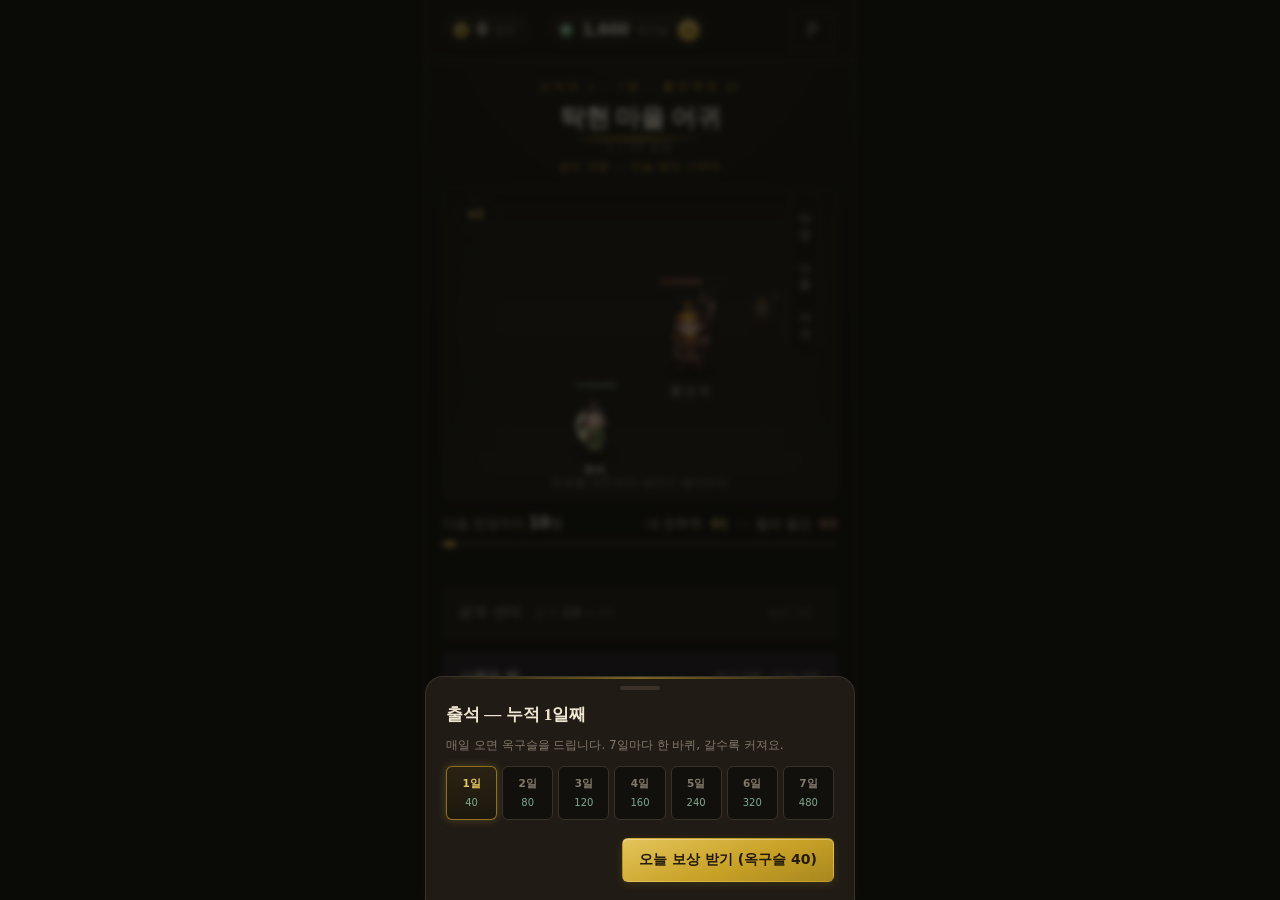
==== commit 5e91e86f: "폴리시 마라톤 1차 (v32) — 재화 플라이·방향 전환·모달 탄성 - 엽전 플라이: 처치·터치 획득 지점에서 금화가 자원바로 날아가고 도착 시 자원바가 부푼다 - 탭 전환 방향성" ====
--- a/index.html
+++ b/index.html
@@ -1,5 +1,5 @@
 <!DOCTYPE html>
-<html lang="ko">
+<html lang="ko" style="background:#0b0a08">
 <head>
   <meta charset="utf-8">
   <meta name="viewport" content="width=device-width, initial-scale=1, viewport-fit=cover">
--- a/css/base.css
+++ b/css/base.css
@@ -82,8 +82,9 @@
 #screen-root {
   overflow-y: auto;
   scrollbar-width: none;
-  /* 하단 탭이 떠 있는 오버레이라 내용이 그 밑까지 흐른다 */
-  padding-bottom: calc(var(--nav-height) + env(safe-area-inset-bottom) + 8px);
+  /* 하단 탭이 떠 있는 오버레이라 내용이 그 밑까지 흐른다.
+     --safe-b: 안드로이드 전체화면에서 env()가 0으로 잡힐 때 JS가 넣는 보정값 */
+  padding-bottom: calc(var(--nav-height) + max(env(safe-area-inset-bottom), var(--safe-b, 0px)) + 8px);
 }
 #screen-root::-webkit-scrollbar { display: none; }
 
@@ -93,7 +94,7 @@
   display: flex;
   align-items: center;
   gap: 22px;
-  padding: calc(12px + env(safe-area-inset-top)) 20px 12px;
+  padding: calc(12px + max(env(safe-area-inset-top), var(--safe-t, 0px))) 20px 12px;
   border-bottom: 1px solid var(--line);
   background: var(--ink-950);
 }
@@ -168,7 +169,8 @@
   display: grid;
   grid-template-columns: repeat(5, 1fr);
   min-height: var(--nav-height);
-  padding-bottom: env(safe-area-inset-bottom);
+  /* 안드로이드 시스템 버튼 위로 확실히 올라오게 — env()가 0인 기기는 --safe-b 보정 */
+  padding-bottom: max(env(safe-area-inset-bottom), var(--safe-b, 0px));
   background: rgba(16, 13, 10, 0.86);
   backdrop-filter: blur(14px);
   -webkit-backdrop-filter: blur(14px);
@@ -382,7 +384,9 @@
   from { opacity: 0; }
 }
 @keyframes sheet-up {
-  from { transform: translateY(48px); opacity: 0.4; }
+  0%   { transform: translateY(52px); opacity: 0.3; }
+  72%  { transform: translateY(-5px); opacity: 1; } /* 살짝 지나쳤다가 — 탄성 */
+  100% { transform: translateY(0); }
 }
 
 .modal-title { font-size: 17px; font-weight: 800; margin-bottom: 10px; }
--- a/css/screens.css
+++ b/css/screens.css
@@ -216,18 +216,65 @@
   height: 86px;
   animation: idle-bob 3.2s ease-in-out infinite;
 }
-.foe .foe-sprite .unit-face {
+/* 반전·확대는 리그 바깥 껍데기에 — 상체 관절 애니메이션과 충돌하지 않게 */
+.foe .foe-sprite .rig {
   transform: scaleX(-1); /* 아군을 마주 보도록 좌우 반전 */
 }
-.foe.boss .foe-sprite .unit-face {
+.foe.boss .foe-sprite .rig {
   transform: scaleX(-1.16) scaleY(1.16); /* 우두머리는 덩치가 크다 */
   transform-origin: bottom center;
 }
-.foe .rival-sprite .unit-face {
+.foe .rival-sprite .rig {
   filter: drop-shadow(0 3px 4px rgba(6, 5, 4, 0.45)) drop-shadow(0 0 10px rgba(169, 68, 56, 0.5));
   transform: scaleX(-1.16) scaleY(1.16); /* 숙적도 우두머리 — 크게, 붉은 기운 */
   transform-origin: bottom center;
 }
+
+/* ── 의사 리깅 — 상·하체 분리 관절 (2026-07-19) ── */
+.rig {
+  position: relative;
+  width: 100%;
+  height: 100%;
+  filter: drop-shadow(0 3px 3px rgba(6, 5, 4, 0.4)); /* 그림자는 합쳐진 몸 전체에 */
+}
+.rig .unit-face {
+  position: absolute;
+  inset: 0;
+  filter: none; /* 반쪽마다 그림자가 생기면 허리에 이음새가 보인다 */
+}
+.rig-lower { clip-path: inset(48% 0 0 0); } /* 하반신 (2% 겹침으로 이음새 방지) */
+.rig-upper {
+  clip-path: inset(0 0 50% 0); /* 상체 */
+  transform-origin: 50% 52%;   /* 허리 관절 */
+  animation: torso-sway 2.8s ease-in-out infinite;
+}
+@keyframes torso-sway {
+  0%, 100% { transform: rotate(-2deg); }
+  50%      { transform: rotate(2.4deg); }
+}
+/* 공격 — 상체가 뒤로 감았다가 크게 휘두른다 */
+.ally-unit.jab .rig-upper { animation: torso-swing 0.18s ease-out; }
+.ally-unit.dash .rig-upper { animation: torso-swing 0.3s ease-out 0.2s; }
+.foe.strike .rig-upper { animation: torso-swing 0.3s ease-out 0.08s; }
+@keyframes torso-swing {
+  25%  { transform: rotate(-16deg); } /* 백스윙 */
+  60%  { transform: rotate(24deg); }  /* 휘두름 */
+  100% { transform: rotate(0deg); }
+}
+
+/* ── 지그재그 2열 진형 — 겹침 해소 + 원근 (짝수 번째가 뒷줄) ── */
+.ally-line { gap: 7px; right: 27%; }
+.ally-unit:nth-child(2n) {
+  margin-bottom: 24px; /* 뒷줄 — 위(멀리)로 */
+  z-index: 1;
+}
+.ally-unit:nth-child(2n) .unit-sprite {
+  width: 46px;
+  height: 56px;
+  opacity: 0.94;
+}
+.ally-unit:nth-child(2n) .ally-unit-name { font-size: 9px; color: var(--paper-dim); }
+.ally-unit:nth-child(2n + 1) { z-index: 3; }
 
 /* 베기 궤적 — 타격이 눈에 보인다 */
 .slash {
@@ -1337,3 +1384,65 @@
 }
 .back-mob.m1 { right: 13%; bottom: 52%; }
 .back-mob.m2 { right: 29%; bottom: 56%; width: 36px; height: 44px; opacity: 0.55; animation-delay: -1.7s; }
+
+/* ── 보물(장비) 패널 ── */
+.gear-panel {
+  margin: 0 0 12px;
+  padding: 12px 14px;
+  border: 1px solid #3a3128;
+  border-radius: 10px;
+  background: linear-gradient(180deg, #241d15, #1a150f);
+  box-shadow: inset 0 1px 0 rgba(239, 230, 210, 0.05), 0 2px 6px rgba(0, 0, 0, 0.35);
+}
+.gear-grid {
+  display: grid;
+  grid-template-columns: 1fr 1fr;
+  gap: 8px;
+  margin-top: 10px;
+}
+.gear-cell {
+  display: flex;
+  align-items: center;
+  justify-content: space-between;
+  gap: 8px;
+  padding: 8px 10px;
+  border: 1px solid var(--ink-600);
+  border-radius: 8px;
+  background: var(--ink-950);
+}
+.gear-info { display: flex; flex-direction: column; gap: 2px; min-width: 0; }
+.gear-info b { font-size: 13px; }
+.gear-info span { font-size: 10px; color: var(--paper-dim); }
+.gear-up { min-height: 40px; padding: 4px 10px; flex: none; }
+
+/* ── 폴리시 1차 (2026-07-19) ── */
+
+/* 출전 중인 장수 행 — 한눈에 보인다 */
+.hero-row.in-party {
+  border-color: rgba(201, 162, 39, 0.45);
+  background:
+    linear-gradient(90deg, rgba(201, 162, 39, 0.08), transparent 45%),
+    linear-gradient(180deg, #241d15, #1a150f);
+}
+
+/* 모집 깃발 뒷면 — 문양(마름모 금테)으로 기대감 */
+.pf-back::after {
+  content: '';
+  position: absolute;
+  top: calc(50% - 15px);
+  left: calc(50% - 15px);
+  width: 30px;
+  height: 30px;
+  border: 2px solid rgba(201, 162, 39, 0.42);
+  transform: rotate(45deg);
+}
+.pf-back::before {
+  content: '';
+  position: absolute;
+  top: calc(50% - 4px);
+  left: calc(50% - 4px);
+  width: 8px;
+  height: 8px;
+  border-radius: 50%;
+  background: rgba(228, 197, 92, 0.5);
+}
--- a/css/effects.css
+++ b/css/effects.css
@@ -6,6 +6,27 @@
   pointer-events: none;
   z-index: 100;
 }
+
+/* 히트스톱 — 검이 닿는 프레임에 전장의 시간을 잠깐 얼린다 (손맛의 최대 레버) */
+.battlefield.freeze,
+.battlefield.freeze *,
+.battlefield.freeze *::before,
+.battlefield.freeze *::after {
+  animation-play-state: paused !important;
+}
+
+/* 카메라 셰이크 — 진폭(--amp)이 감쇠하며 잦아든다 */
+@keyframes cam-shake {
+  0%   { transform: translate(0, 0); }
+  15%  { transform: translate(calc(var(--amp, 4px) * -1), 1px); }
+  30%  { transform: translate(var(--amp, 4px), -1px); }
+  45%  { transform: translate(calc(var(--amp, 4px) * -0.6), 1px); }
+  60%  { transform: translate(calc(var(--amp, 4px) * 0.6), 0); }
+  80%  { transform: translate(calc(var(--amp, 4px) * -0.3), 0); }
+  100% { transform: translate(0, 0); }
+}
+.battlefield.shake-hit { animation: cam-shake 0.12s ease-out; }
+.battlefield.shake-big { animation: cam-shake 0.2s ease-out; }
 
 .float-text {
   position: absolute;
@@ -17,6 +38,7 @@
   white-space: nowrap;
   animation: float-up 0.9s ease-out forwards;
 }
+.float-text.dmg { font-size: 12px; opacity: 0.95; animation: float-up 0.7s ease-out forwards; } /* 일반 타격 — 작고 짧게 */
 .float-text.gold { color: var(--gold-bright); }
 .float-text.warn { color: var(--alert); font-size: 12.5px; }
 .float-text.victory {
@@ -35,9 +57,9 @@
 }
 
 @keyframes float-up {
-  0% { opacity: 0; transform: translate(-50%, 4px) scale(0.85); }
-  14% { opacity: 1; transform: translate(-50%, -4px) scale(1.06); }
-  26% { transform: translate(-50%, -9px) scale(1); }
+  0%   { opacity: 0; transform: translate(-50%, 4px) scale(0.5); }
+  12%  { opacity: 1; transform: translate(-50%, -6px) scale(1.28); } /* 킥 — 튀어나온다 */
+  24%  { transform: translate(-50%, -10px) scale(1); }
   100% { transform: translate(-50%, -48px) scale(1); opacity: 0; }
 }
 
@@ -72,10 +94,12 @@
   65%  { transform: translateX(calc(-50% + 4px)) rotate(1deg); }
   100% { transform: translateX(-50%); }
 }
+/* 피격 백색 섬광 — 불투명 픽셀만 순백 실루엣으로 (알파 보존), 잠깐 홀드 후 스냅 복귀 */
 .foe.hit .unit-face,
-.foe.hit .foe-figure { animation: hit-blink 0.16s ease-out; }
-@keyframes hit-blink {
-  35% { filter: brightness(2.3) saturate(0.4); }
+.foe.hit .foe-figure { animation: hit-white 0.1s steps(2, jump-none); }
+@keyframes hit-white {
+  0%, 50% { filter: brightness(0) invert(1) drop-shadow(0 0 6px #fff); }
+  100%    { filter: none; }
 }
 
 .field-tap { animation: field-press 0.16s ease-out; }
@@ -110,7 +134,22 @@
   75%      { transform: rotate(0deg) scaleY(1.025); }
 }
 
-/* 돌진 — 웅크림 → 세 걸음 갤럽(뛸 때마다 몸이 눌렸다 펴진다) → 도약 → 내리침 → 반동 → 복귀 점프 */
+/* 평타 잽 — 예비(움찔) → 스냅 전진 → 접촉 홀드 → 관성 오버슈트 복귀.
+   초당 여러 타를 삼키지 않는 짧은 모션 (전신 돌진은 협공 전용으로 아껴 둔다) */
+.ally-unit.jab {
+  z-index: 5;
+  animation: jab 0.18s cubic-bezier(0.34, 0, 0.2, 1);
+}
+@keyframes jab {
+  0%   { transform: none; }
+  22%  { transform: translate(-4px, 1px) scale(0.96, 1.04); }
+  46%  { transform: translate(20px, -2px) scale(1.05, 0.95); }
+  70%  { transform: translate(14px, 0); }
+  88%  { transform: translate(-3px, 0) rotate(-2deg); } /* 살짝 지나쳤다가 */
+  100% { transform: none; }                              /* 관성으로 제자리 */
+}
+
+/* 돌진 — 협공(전원 러시) 전용. 웅크림 → 갤럽 → 도약 → 내리침 → 반동 → 복귀 */
 .ally-unit.dash {
   z-index: 5;
   animation: dash-attack 0.56s cubic-bezier(0.3, 0, 0.32, 1);
@@ -252,6 +291,16 @@
   .float-text.victory,
   .pulse,
   .shake,
+  .battlefield.shake-hit,
+  .battlefield.shake-big,
+  .fly-coin,
+  #screen-root.from-right .screen,
+  #screen-root.from-left .screen,
+  .ally-unit.jab,
+  .rig-upper,
+  .ally-unit.jab .rig-upper,
+  .ally-unit.dash .rig-upper,
+  .foe.strike .rig-upper,
   .foe.hit,
   .foe.hit .unit-sprite,
   .foe.hit .unit-face,
@@ -298,3 +347,36 @@
   color: #ffd75e;
   text-shadow: 0 0 10px rgba(228, 197, 92, 0.6), 0 2px 2px rgba(0, 0, 0, 0.5);
 }
+
+/* 대기 호흡 변주 — 유닛마다 주기가 달라 부대가 웅성인다 (감사 #10) */
+.ally-unit:nth-child(3n) .unit-sprite { animation-duration: 3.4s; }
+.ally-unit:nth-child(3n + 1) .unit-sprite { animation-duration: 2.6s; }
+
+/* 강타 슬래시 — 더 크고 금빛으로 (감사 #8) */
+.slash.heavy {
+  height: 5px;
+  filter: drop-shadow(0 0 8px rgba(255, 215, 94, 0.8));
+}
+
+/* 날아가는 엽전 — 획득 지점에서 자원바로 (WebAudio 짤랑과 도착 펄스가 짝) */
+.fly-coin {
+  position: absolute;
+  width: 11px;
+  height: 11px;
+  border-radius: 50%;
+  background: radial-gradient(circle at 35% 30%, #f5e08a, #d4af37 55%, #8a6d16);
+  box-shadow: 0 0 6px rgba(228, 197, 92, 0.55);
+  pointer-events: none;
+  animation: fly-coin 0.62s cubic-bezier(0.4, -0.1, 0.6, 1) forwards;
+}
+@keyframes fly-coin {
+  0%   { transform: translate(0, 0) scale(0.5); opacity: 0; }
+  18%  { transform: translate(0, -10px) scale(1.05); opacity: 1; }
+  100% { transform: translate(var(--tx, 0), var(--ty, -300px)) scale(0.45); opacity: 0.9; }
+}
+
+/* 탭 전환 방향성 — 오른쪽 탭으로 가면 오른쪽에서, 왼쪽 탭이면 왼쪽에서 들어온다 */
+#screen-root.from-right .screen { animation: in-right 0.3s var(--ease-out); }
+#screen-root.from-left .screen { animation: in-left 0.3s var(--ease-out); }
+@keyframes in-right { from { opacity: 0; transform: translateX(28px); } }
+@keyframes in-left  { from { opacity: 0; transform: translateX(-28px); } }
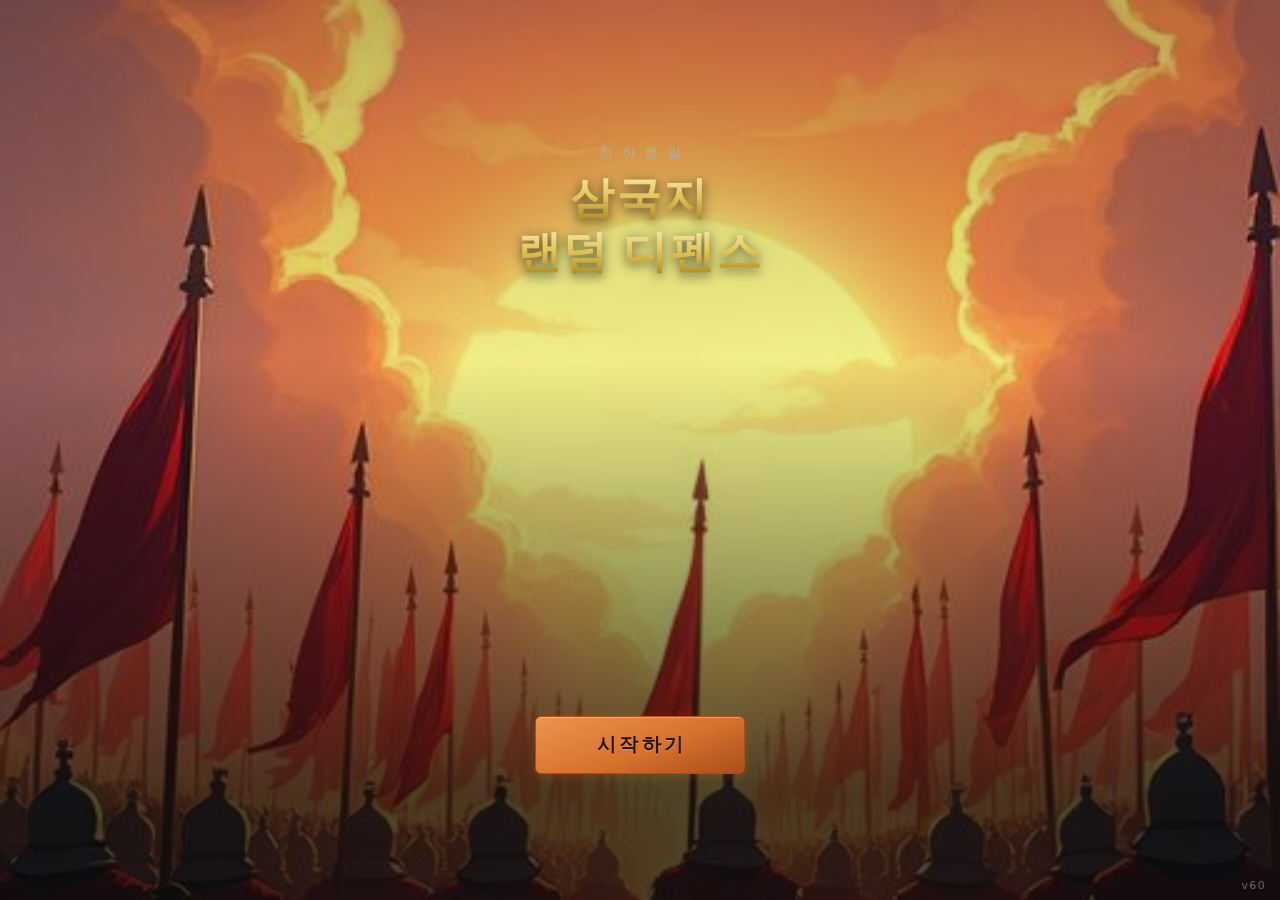
==== commit 9fe4d710: "v60 — 배포 딜리버리 뚫기 + 오디오 백그라운드 정지 + 일괄 반환 + 제목 변경 - 화면에 버전 번호 표시(타이틀 우하단) + '새 버전 준비됨 — 탭하여 지금 적용' 배너." ====
--- a/index.html
+++ b/index.html
@@ -7,7 +7,7 @@
   <meta name="color-scheme" content="dark">
   <meta name="apple-mobile-web-app-capable" content="yes">
   <meta name="apple-mobile-web-app-status-bar-style" content="black-translucent">
-  <title>삼국지 영웅 키우기</title>
+  <title>삼국지 랜덤 디펜스</title>
   <link rel="manifest" href="manifest.json">
   <link rel="icon" href="assets/icon-192.png" type="image/png">
   <link rel="apple-touch-icon" href="assets/icon-192.png">
--- a/css/base.css
+++ b/css/base.css
@@ -11,12 +11,27 @@
 
   --paper: #efe6d2;
   --paper-dim: #b9ad94;
-  --paper-faint: #82796a;
+  --paper-faint: #938b7c; /* 대비 상향 — 어두운 먹빛 위에서도 읽히게 (4-3) */
 
   --gold: #c9a227;
   --gold-bright: #e4c55c;
   --jade: #7fa98e;
   --alert: #d08573;
+
+  /* ── 주요 행동(Primary CTA) — 단 하나의 강조색: 주홍(朱). 금과 명확히 구분 (v58) ── */
+  --cta: #d8722e;
+  --cta-bright: #ec9450;
+  --cta-deep: #a94e1d;
+  --cta-ink: #2a1408;
+  --cta-tint: rgba(216, 114, 46, 0.22);
+  --cta-veil: rgba(216, 114, 46, 0.12);
+
+  /* 등급 배지 소프트 틴트 배경 — 기존 --r1..r5(텍스트색)과 짝 */
+  --r1-bg: rgba(154, 145, 134, 0.14);
+  --r2-bg: rgba(111, 155, 114, 0.16);
+  --r3-bg: rgba(107, 139, 192, 0.18);
+  --r4-bg: rgba(156, 107, 192, 0.18);
+  --r5-bg: rgba(201, 162, 39, 0.20);
 
   /* 세력 — 전통 안료 톤 (깃발 위/아래 색) */
   --wei-a: #56749f;  --wei-b: #394f6e;  --wei-t: #8fa9ce;
@@ -93,8 +108,8 @@
 #resource-bar {
   display: flex;
   align-items: center;
-  gap: 22px;
-  padding: calc(12px + max(env(safe-area-inset-top), var(--safe-t, 0px))) 20px 12px;
+  gap: 12px;
+  padding: calc(12px + max(env(safe-area-inset-top), var(--safe-t, 0px))) 18px 12px;
   border-bottom: 1px solid var(--line);
   background: var(--ink-950);
 }
@@ -115,6 +130,7 @@
 .resource b { font-size: 15px; font-weight: 700; letter-spacing: -0.01em; }
 .res-label { font-size: 11px; color: var(--paper-faint); }
 .res-plus {
+  position: relative;
   appearance: none;
   border: 0;
   width: 21px;
@@ -129,6 +145,8 @@
   cursor: pointer;
   box-shadow: inset 0 1px 0 rgba(250, 245, 232, 0.4);
 }
+/* 시각 크기는 유지, 실터치 45px로 넓힌다 (2-14) */
+.res-plus::before { content: ''; position: absolute; inset: -12px; border-radius: 50%; }
 .res-plus:active { transform: scale(0.9); }
 
 .goals-btn {
@@ -139,7 +157,7 @@
   border: 1px solid var(--ink-600);
   border-radius: 4px;
   min-width: 44px;
-  min-height: 36px;
+  min-height: 44px; /* 44px 터치 타깃 (4-5) */
   display: inline-flex;
   align-items: center;
   justify-content: center;
@@ -147,15 +165,22 @@
   cursor: pointer;
 }
 .goals-btn svg { width: 18px; height: 18px; }
+/* 배지 = '지금 할 일' 개수 (2-15) */
 .goals-badge {
   position: absolute;
-  top: -4px;
-  right: -4px;
-  width: 9px;
-  height: 9px;
-  border-radius: 50%;
+  top: -5px;
+  right: -5px;
+  min-width: 16px;
+  height: 16px;
+  padding: 0 4px;
+  border-radius: 8px;
   background: var(--gold-bright);
-  box-shadow: 0 0 6px rgba(228, 197, 92, 0.6);
+  color: #221b0c;
+  font-size: 10px;
+  font-weight: 800;
+  line-height: 16px;
+  text-align: center;
+  box-shadow: 0 0 6px rgba(228, 197, 92, 0.55);
 }
 
 /* ── 하단 탭 ── */
@@ -242,12 +267,13 @@
 .btn:active { transform: scale(0.95); }
 .btn span { font-size: 11px; font-weight: 500; color: var(--paper-dim); }
 .btn.primary {
-  background: linear-gradient(160deg, var(--gold-bright), var(--gold) 55%, #a8871f);
+  background: linear-gradient(160deg, var(--cta-bright), var(--cta) 55%, var(--cta-deep));
   border-color: transparent;
-  color: #221b0c;
-  box-shadow: inset 0 1px 0 rgba(250, 245, 232, 0.35), 0 2px 8px rgba(201, 162, 39, 0.18);
-}
-.btn.primary span { color: rgba(23, 19, 16, 0.72); }
+  color: var(--cta-ink);
+  box-shadow: inset 0 1px 0 rgba(255, 240, 224, 0.35), 0 2px 10px var(--cta-tint);
+  text-shadow: 0 1px 0 rgba(255, 228, 200, 0.4);
+}
+.btn.primary span { color: rgba(42, 20, 8, 0.72); }
 .btn.danger { background: transparent; border-color: #6e3b33; color: var(--alert); }
 .btn:disabled { opacity: 0.4; cursor: default; }
 .btn:disabled:active { transform: none; }
@@ -261,9 +287,9 @@
   user-select: none;
   -webkit-user-drag: none;
 }
-/* 미보유 실루엣 — 검게 가리되 가장자리에 희미한 윤곽광. "형체는 보이는데 정체불명"의 갈증 */
+/* 미보유 실루엣 — 깨진 썸네일이 아니라 "그림자 속 인물"로 보이게 (심사 #2) */
 .portrait.silhouette {
-  filter: brightness(0.08) saturate(0) blur(1px) drop-shadow(0 0 2px rgba(239, 230, 210, 0.2));
+  filter: brightness(0.18) saturate(0) contrast(1.05) blur(0.6px) drop-shadow(0 0 3px rgba(239, 230, 210, 0.22));
 }
 
 /* ── 시그니처: 깃발 (초상 + 이름) ── */
@@ -335,14 +361,15 @@
 .modal-backdrop {
   position: fixed;
   inset: 0;
-  background: rgba(11, 10, 8, 0.7);
-  backdrop-filter: blur(3px);
-  -webkit-backdrop-filter: blur(3px);
+  z-index: 60;
   display: flex;
   align-items: flex-end;
   justify-content: center;
-  z-index: 50;
-  animation: backdrop-in 0.22s ease-out;
+  /* 검정 위 검정 방지 — 따뜻한 비네트로 시트에 시선을 모은다 */
+  background: radial-gradient(120% 85% at 50% 100%, rgba(30, 21, 12, 0.55), rgba(6, 5, 4, 0.84));
+  -webkit-backdrop-filter: blur(2px);
+  backdrop-filter: blur(2px);
+  animation: backdrop-in 0.25s ease-out;
 }
 
 .modal-panel {
@@ -351,7 +378,7 @@
   max-width: 430px;
   max-height: 82dvh;
   overflow-y: auto;
-  background: var(--ink-800);
+  background: linear-gradient(180deg, #2a2318, #201b15);
   border: 1px solid var(--ink-600);
   border-bottom: 0;
   border-radius: 18px 18px 0 0;
@@ -392,7 +419,8 @@
 .modal-title { font-size: 17px; font-weight: 800; margin-bottom: 10px; }
 .modal-body { font-size: 13.5px; color: var(--paper-dim); line-height: 1.6; }
 .modal-body b { color: var(--paper); }
-.modal-actions { display: flex; gap: 8px; justify-content: flex-end; margin-top: 18px; }
+.modal-actions { display: flex; gap: 8px; margin-top: 18px; }
+.modal-actions .btn { flex: 1; min-height: 52px; } /* CTA가 하단을 꽉 채운다 — 겹침 불가·엄지 친화 */
 
 /* 목표 모달 */
 .goals-body { max-height: 56vh; overflow-y: auto; }
@@ -418,11 +446,18 @@
 .q-info b { font-size: 13px; }
 .q-blurb { font-size: 10.5px; color: var(--paper-faint); }
 .q-progress { font-size: 11.5px; color: var(--paper-dim); font-variant-numeric: tabular-nums; flex: none; }
+/* 열전 첫 열람 보상 예고 (3-5) */
+.q-reward { display: block; font-size: 10px; color: var(--gold); margin-top: 2px; }
+/* '한 명만 남음' — 금빛으로 '조금만 더' (3-5) */
+.q-progress.almost { color: var(--gold-bright); font-weight: 700; }
+/* 도감 카드는 탭 가능 — 커서·눌림 (3-6) */
+.codex-card { cursor: pointer; }
 .q-done { font-size: 11px; color: var(--paper-faint); flex: none; }
-.q-claim { min-width: 74px; min-height: 40px; flex: none; }
+/* .btn(44px)를 낮추는 죽은 오버라이드 제거 — 받기 버튼도 44px (4-5) */
+.q-claim { min-width: 74px; flex: none; }
 
 /* 설정 토글·세이브 상자 */
-.btn.toggle { min-width: 64px; min-height: 36px; padding: 4px 12px; }
+.btn.toggle { min-width: 64px; min-height: 44px; padding: 4px 12px; } /* 44px 터치 (4-5) */
 .btn.toggle.on { border-color: rgba(201, 162, 39, 0.5); color: var(--gold-bright); }
 .save-box {
   width: 100%;
@@ -488,3 +523,128 @@
 }
 .stage-name { letter-spacing: 0.04em; }
 .gacha-lede { letter-spacing: 0.12em; }
+
+
+/* 모달이 떠 있는 동안 — 하단 탭 완전 차단 (첫 프레임 UI 충돌 방지, 심사 #1) */
+body.modal-open #tab-bar { visibility: hidden; }
+
+/* ── 타이틀 화면 — 문이 열린다 ── */
+#title-screen {
+  position: fixed;
+  inset: 0;
+  z-index: 220;
+  display: flex;
+  flex-direction: column;
+  align-items: center;
+  background:
+    linear-gradient(180deg, rgba(11, 10, 8, 0.25), rgba(11, 10, 8, 0.05) 40%, rgba(11, 10, 8, 0.72) 88%),
+    url('../assets/ui/title-art.png') center / cover no-repeat,
+    radial-gradient(120% 80% at 50% 20%, #2a2213, #0b0a08 75%);
+  animation: title-in 0.6s ease-out;
+}
+#title-screen.out { animation: title-out 0.55s ease-in forwards; }
+@keyframes title-in { from { opacity: 0; } }
+@keyframes title-out { to { opacity: 0; transform: scale(1.04); } }
+
+.title-veil {
+  position: absolute;
+  inset: 0;
+  background: radial-gradient(80% 46% at 50% 24%, rgba(228, 197, 92, 0.14), transparent 70%);
+  pointer-events: none;
+}
+.title-logo {
+  margin-top: 16dvh;
+  text-align: center;
+  font-family: var(--font-display);
+  animation: logo-drop 0.8s var(--ease-out) both 0.15s;
+}
+@keyframes logo-drop {
+  from { opacity: 0; transform: translateY(-18px) scale(0.96); }
+}
+.title-logo em {
+  display: block;
+  font-style: normal;
+  font-size: 14px;
+  letter-spacing: 0.6em;
+  margin-left: 0.6em; /* 자간 보정 */
+  color: var(--paper-dim);
+  margin-bottom: 10px;
+}
+.title-logo b {
+  font-size: 44px;
+  font-weight: 800;
+  line-height: 1.22;
+  letter-spacing: 0.06em;
+  background: linear-gradient(180deg, #f7e9ac, #e4c55c 45%, #a8871f);
+  -webkit-background-clip: text;
+  background-clip: text;
+  color: transparent;
+  filter: drop-shadow(0 3px 6px rgba(0, 0, 0, 0.65));
+}
+.title-start {
+  margin-top: auto;
+  margin-bottom: calc(14dvh + env(safe-area-inset-bottom));
+  min-width: 210px;
+  min-height: 58px;
+  font-size: 19px;
+  letter-spacing: 0.18em;
+  padding-left: calc(16px + 0.18em); /* 자간 끝 여백 보정 — 글자가 정중앙에 오게 */
+  font-family: var(--font-display);
+  animation: cta-breathe 2.2s ease-in-out infinite;
+}
+/* 버전 표시 — 최신인지 한눈에 (배포 확인용) */
+.title-version {
+  position: absolute;
+  bottom: calc(8px + env(safe-area-inset-bottom));
+  right: 14px;
+  font-size: 11px;
+  letter-spacing: 0.12em;
+  color: var(--paper-faint);
+  opacity: 0.7;
+}
+
+/* 작은 버튼 변형 */
+.btn.small { min-height: 34px; padding: 5px 12px; font-size: 12px; font-weight: 600; }
+
+/* 새 버전 배너 — 도착 즉시 탭 한 번으로 적용 (캐시가 여러 버전 뒤처지지 않게) */
+.sw-update-banner {
+  position: fixed;
+  top: calc(8px + env(safe-area-inset-top));
+  left: 50%;
+  z-index: 200;
+  display: flex;
+  flex-direction: column;
+  align-items: center;
+  gap: 1px;
+  padding: 8px 20px;
+  border: 1px solid var(--cta-deep);
+  border-radius: 999px;
+  background: linear-gradient(160deg, var(--cta-bright), var(--cta) 60%, var(--cta-deep));
+  color: var(--cta-ink);
+  box-shadow: 0 4px 16px rgba(0, 0, 0, 0.4);
+  transform: translateX(-50%);
+  animation: sw-drop 0.4s var(--ease-out);
+  cursor: pointer;
+}
+.sw-update-banner b { font-size: 13px; font-weight: 800; }
+.sw-update-banner span { font-size: 11px; opacity: 0.82; }
+@keyframes sw-drop { from { transform: translate(-50%, -22px); opacity: 0; } }
+
+/* ── 그려진 UI 스킨 (v37) ── */
+
+/* 모달 — 옻칠 금장 패널로 승격
+   (border 단축 속성에 !important를 걸면 border-image까지 통째로 리셋되어
+   금장 테두리가 사라지는 CSS 함정이 있었다 — !important 제거로 해결) */
+.modal-panel {
+  border: 14px solid transparent;
+  border-image: url('../assets/ui/panel-frame.png') 70 fill / 14px stretch;
+  border-radius: 0;
+  background: none;
+}
+.modal-panel::before { display: none; } /* 손잡이 바는 프레임과 어울리지 않는다 */
+
+
+/* 주요 버튼 — 주홍(朱) 그라데이션. 진행 CTA는 금과 색을 달리한다 (v58) */
+.btn.primary {
+  border: 1px solid var(--cta-deep);
+}
--- a/css/screens.css
+++ b/css/screens.css
@@ -26,7 +26,7 @@
   flex-direction: column;
   gap: 14px;
   height: 100%;
-  padding: 16px 0 10px;
+  padding: 16px 0 6px;
 }
 
 .stage-plate { text-align: center; padding: 2px 18px 0; }
@@ -67,7 +67,7 @@
 .battlefield {
   position: relative;
   flex: 1;
-  min-height: 200px;
+  min-height: 180px;
   margin: 0 18px;
   border: 1px solid var(--line);
   border-radius: 10px;
@@ -350,9 +350,9 @@
 /* 합격 깃발 버튼 — 인연이 발동 중일 때만 보인다 */
 .combo-btn {
   position: absolute;
-  right: 12px;
+  right: 10px;
   bottom: 12px;
-  width: 40px;
+  width: 44px; /* 44px 터치 타깃 규약 (2-5) — clip-path는 %라 자동 스케일 */
   height: 76px;
   appearance: none;
   cursor: pointer;
@@ -409,7 +409,8 @@
   text-align: center;
   font-size: 10.5px;
   letter-spacing: 0.08em;
-  color: var(--paper-faint);
+  color: var(--paper-dim);
+  text-shadow: 0 1px 3px rgba(11, 10, 8, 0.85); /* 배경 사진 위에서도 읽히게 (4-3) */
   pointer-events: none;
 }
 
@@ -436,9 +437,12 @@
   font-variant-numeric: tabular-nums;
 }
 .power-line b { color: var(--paper); }
-/* 모자라면 붉게, 충분하면 금빛 — 숫자를 안 읽어도 상태가 보인다 */
+/* 관문 수치 색 문법(G1): 지금 막혔을 때만 붉게(경보), 그 외엔 중립 예고 톤.
+   미래 관문 수치를 금빛(가능/가치)으로 칠하면 '이미 이겼다'로 오독되므로 중립으로. */
 .power-line.lack #bs-foe-power { color: var(--alert); }
-.power-line:not(.lack) #bs-foe-power { color: var(--gold-bright); }
+.power-line:not(.lack) #bs-foe-power { color: var(--paper-dim); }
+#bs-gate-label { color: var(--paper-faint); font-size: 11px; }
+.power-line.lack #bs-gate-label { color: var(--alert); }
 .vs-mark { width: 12px; height: 1px; background: var(--paper-faint); align-self: center; }
 
 .kill-bar { height: 6px; border-radius: 3px; background: var(--ink-700); overflow: hidden; }
@@ -455,8 +459,30 @@
   min-height: 17px;
   font-size: 11.5px;
   text-align: center;
-  color: #c98f4a;
-}
+  color: #d29a58;
+  text-shadow: 0 1px 3px rgba(11, 10, 8, 0.85); /* 대비 보강 (4-3) */
+}
+.battle-hint.has-cta { min-height: 46px; display: flex; align-items: center; justify-content: center; }
+
+/* 벽 막힘 CTA — 말이 아니라 '문'. 탭하면 성장·모집으로 데려간다 (2-1) */
+.battle-cta {
+  appearance: none;
+  font-family: inherit;
+  cursor: pointer;
+  width: 100%;
+  min-height: 44px;
+  padding: 6px 14px;
+  border: 1px solid rgba(228, 197, 92, 0.5);
+  border-radius: 8px;
+  background: linear-gradient(180deg, rgba(201, 162, 39, 0.16), rgba(201, 162, 39, 0.06));
+  color: var(--paper);
+  font-size: 12.5px;
+  letter-spacing: 0.02em;
+  transition: transform 0.06s ease, background 0.2s ease;
+  animation: cta-breathe 2.4s ease-in-out infinite;
+}
+.battle-cta b { color: var(--gold-bright); font-weight: 700; }
+.battle-cta:active { transform: translateY(1px) scale(0.99); }
 
 /* 공격 연마 버튼 — 엄지가 닿는 화면 아래쪽, 44px 이상 */
 .atk-upgrade {
@@ -498,13 +524,52 @@
   font-variant-numeric: tabular-nums;
 }
 .atk-upgrade:disabled .up-cost { color: var(--paper-faint); border-color: var(--ink-600); }
-
+/* 살 수 있는 유일 성장 버튼 — 주홍으로 빛나 "여길 누르세요" (색은 여기, 맥박은 effects.css) */
+.atk-upgrade.can-buy {
+  border-color: var(--cta);
+  box-shadow: inset 0 0 0 1px var(--cta-veil), 0 2px 10px var(--cta-tint);
+}
+.atk-upgrade.can-buy .up-cost {
+  color: var(--cta-ink);
+  background: linear-gradient(160deg, var(--cta-bright), var(--cta-deep));
+  border-color: var(--cta-deep);
+}
+
+/* 단일 메인 — 전장 스프라이트와 인물 중복을 없앤 초상 없는 슬림 상태칩. 탭바에 눌려 잘리던 큰 카드를 대체 (v58) */
 .party-row {
   display: flex;
+  justify-content: center;
+  padding: 0 18px 6px;
+}
+.main-chip {
+  appearance: none;
+  display: inline-flex;
+  align-items: center;
   gap: 10px;
-  justify-content: center;
-  padding: 2px 18px 10px;
-}
+  max-width: 340px;
+  padding: 7px 12px 7px 14px;
+  border-radius: 999px;
+  background: linear-gradient(180deg, var(--ink-700), var(--ink-900));
+  border: 1px solid var(--flag-a, var(--ink-600));
+  box-shadow: 0 1px 6px rgba(0, 0, 0, 0.35), inset 0 1px 0 rgba(239, 230, 210, 0.06);
+  color: var(--paper);
+  font-family: inherit;
+  cursor: pointer;
+  transition: transform 0.08s ease;
+}
+.main-chip:active { transform: translateY(1px) scale(0.98); }
+.chip-role {
+  font-size: 10px; letter-spacing: 0.14em; font-weight: 700;
+  color: var(--gold);
+  padding-right: 8px; border-right: 1px solid var(--ink-600);
+}
+.chip-name { font-family: var(--font-display); font-size: 15px; color: var(--paper); }
+.chip-meta { font-size: 11px; color: var(--gold-bright); letter-spacing: 0.02em; }
+.chip-power { font-size: 11px; color: var(--paper-dim); margin-left: 2px; }
+.chip-power b { color: var(--paper); font-variant-numeric: tabular-nums; }
+.chip-go { margin-left: 2px; color: var(--gold); font-weight: 800; }
+.main-chip.empty { color: var(--paper-dim); }
+.main-chip.empty .chip-name { font-family: inherit; font-size: 13px; }
 
 /* ── 영웅 ── */
 
@@ -520,6 +585,7 @@
   align-items: center;
   gap: 12px;
   border: 1px solid var(--line);
+  border-left: 3px solid var(--flag-a, var(--line));
   border-radius: 8px;
   background: var(--ink-800);
   padding: 10px 12px;
@@ -544,7 +610,14 @@
   letter-spacing: 0.08em;
   padding: 1px 5px;
   border: 1px solid currentColor;
-}
+  border-radius: 4px;
+  background: var(--r-bg, transparent);
+}
+.rarity.r1 { --r-bg: var(--r1-bg); }
+.rarity.r2 { --r-bg: var(--r2-bg); }
+.rarity.r3 { --r-bg: var(--r3-bg); }
+.rarity.r4 { --r-bg: var(--r4-bg); }
+.rarity.r5 { --r-bg: var(--r5-bg); }
 .on-duty {
   font-style: normal;
   font-size: 10px;
@@ -564,6 +637,11 @@
 }
 .btn.train,
 .btn.star-up { min-width: 84px; }
+/* 반환 — 옥구슬로 되돌려받는 액션(비파괴적 톤이되 눈에 띄게) */
+.btn.refund { min-width: 84px; border-color: rgba(127, 169, 142, 0.4); }
+.btn.refund span { color: var(--jade); }
+/* 메인 영웅 행 강조 */
+.hero-row.is-main { border-color: rgba(201, 162, 39, 0.55); box-shadow: 0 0 10px rgba(201, 162, 39, 0.12); }
 
 .stars {
   font-style: normal;
@@ -698,8 +776,16 @@
 }
 .pf-rarity { font-size: 9px; letter-spacing: 0.1em; color: var(--rc, var(--r1)); font-style: normal; }
 .pf-name { font-size: 14px; font-weight: 700; }
-.pf-tag { font-size: 9px; color: var(--paper-dim); }
-.pull-flag.r5 .pf-tag { color: var(--gold-bright); }
+.pf-tag { font-size: 10px; font-weight: 700; color: var(--paper-dim); }
+/* 새 장수 — 진홍 리본(축하). 금색은 전설 등급 신호 전용이라 침범하지 않는다 (3-2) */
+.pf-tag.new {
+  color: #fff0e4;
+  background: linear-gradient(180deg, #b8342c, #7e211c);
+  padding: 2px 8px;
+  border-radius: 3px;
+  box-shadow: 0 1px 3px rgba(0, 0, 0, 0.4);
+}
+.pf-tag.dupe { color: var(--paper-faint); }
 
 .pull-stage.legend-flash::after {
   content: '';
@@ -850,42 +936,160 @@
   100% { opacity: 0; }
 }
 
-/* 편성 도구 */
+/* 편성 도구 — 2개 보조 버튼, 한 줄 고정(줄바꿈 깨짐 방지) */
 .party-tools {
   display: flex;
+  align-items: stretch;
+  gap: 10px;
+  margin-bottom: 14px;
+}
+.party-tools .btn {
+  flex: 1;
+  white-space: nowrap;
+  font-size: 13px;
+  padding: 8px 10px;
+}
+.party-tools span { font-size: 11px; color: var(--paper-faint); }
+
+/* 이 화면의 단 하나의 주요 행동 — 크고 밝게, 은은한 맥박 (글로우는 주홍 = .btn.primary와 일치) */
+.hs-primary {
+  width: 100%;
+  min-height: 60px;
+  margin: 4px 0 10px;
+  gap: 3px;
+  animation: hs-primary-glow 2.4s var(--ease-out) infinite;
+}
+.hs-primary b { font-size: 17px; font-weight: 800; letter-spacing: 0.01em; }
+.hs-primary span { font-size: 11px; }
+@keyframes hs-primary-glow {
+  0%, 100% { box-shadow: inset 0 1px 0 rgba(255, 240, 224, 0.35), 0 2px 8px var(--cta-tint); }
+  50%      { box-shadow: inset 0 1px 0 rgba(255, 240, 224, 0.35), 0 4px 18px var(--cta-tint); }
+}
+@media (prefers-reduced-motion: reduce) { .hs-primary { animation: none; } }
+
+/* 첫 유도 — 금색 한 줄 + 아래 화살표가 primary CTA를 가리킨다 */
+.hs-hint {
+  display: flex;
   align-items: center;
-  gap: 10px;
-  margin-bottom: 12px;
-}
-.party-tools span { font-size: 11px; color: var(--paper-faint); }
+  justify-content: center;
+  gap: 6px;
+  font-size: 12px;
+  font-weight: 700;
+  color: var(--gold-bright);
+  margin: 2px 0 6px;
+}
+.hs-hint::after {
+  content: '▾';
+  font-size: 14px;
+  animation: hs-hint-bob 1.1s var(--ease-out) infinite;
+}
+@keyframes hs-hint-bob {
+  0%, 100% { transform: translateY(0); opacity: 0.7; }
+  50%      { transform: translateY(3px); opacity: 1; }
+}
+@media (prefers-reduced-motion: reduce) { .hs-hint::after { animation: none; } }
+
+/* 로스터 헤더 — 보유 장수 + 일괄 반환 버튼 한 줄 */
+.roster-head { display: flex; align-items: center; justify-content: space-between; gap: 10px; margin: 6px 0 8px; }
+.roster-head .mini-head { margin: 0; }
+
+/* 등급 이하 일괄 반환 모달 */
+.bulk-refund { display: flex; flex-direction: column; gap: 8px; }
+.bulk-intro { font-size: 12px; color: var(--paper-dim); line-height: 1.5; margin-bottom: 2px; }
+.bulk-opt {
+  display: flex;
+  align-items: center;
+  justify-content: space-between;
+  padding: 11px 14px;
+  border-radius: 8px;
+  border: 1px solid var(--line);
+  background: var(--ink-800);
+  color: var(--paper);
+  font-family: inherit;
+  cursor: pointer;
+  transition: transform 0.08s ease, border-color 0.2s ease;
+}
+.bulk-opt b { font-size: 14px; }
+.bulk-opt em { font-size: 12px; font-style: normal; color: var(--jade); }
+.bulk-opt:not(:disabled):active { transform: scale(0.98); border-color: var(--cta); }
+.bulk-opt:disabled { opacity: 0.4; cursor: default; }
 
 /* 인연 */
 .bond-list {
+  display: flex;
+  flex-wrap: wrap;
+  gap: 6px;
+  margin-bottom: 8px;
+}
+/* span → button + 44px 히트(세로 확장) — 모바일에서 탭해 구성 장수를 펼친다 (2-13) */
+.bond-chip {
+  position: relative;
+  appearance: none;
+  font-family: inherit;
+  cursor: pointer;
+  font-size: 10.5px;
+  letter-spacing: 0.04em;
+  color: var(--paper-dim);
+  background: var(--ink-800);
+  border: 1px solid var(--ink-600);
+  border-radius: 6px;
+  padding: 7px 10px;
+}
+.bond-chip::before { content: ''; position: absolute; inset: -7px 0; } /* 세로 히트 확장(가로는 이웃과 겹침 방지) */
+.bond-chip.on {
+  color: var(--gold-bright);
+  border-color: rgba(201, 162, 39, 0.5);
+}
+.bond-chip.open { border-color: var(--gold); box-shadow: 0 0 8px rgba(201, 162, 39, 0.25); }
+
+/* 인연 상세 인라인 패널 */
+.bond-panel-slot { margin-bottom: 14px; }
+.bond-detail {
+  border: 1px solid var(--ink-600);
+  border-radius: 8px;
+  background: linear-gradient(180deg, var(--ink-900), var(--ink-950));
+  padding: 12px;
+  animation: screen-in 0.24s var(--ease-out) both;
+}
+.bond-blurb { font-size: 12px; color: var(--paper-dim); line-height: 1.5; margin-bottom: 10px; }
+.bond-members { display: flex; flex-wrap: wrap; gap: 8px; }
+.bond-member {
+  appearance: none;
+  font-family: inherit;
+  cursor: pointer;
+  min-height: 44px;
+  display: flex;
+  flex-direction: column;
+  align-items: flex-start;
+  gap: 2px;
+  padding: 6px 12px;
+  border-radius: 6px;
+  border: 1px solid var(--ink-600);
+  background: var(--ink-800);
+  text-align: left;
+}
+.bond-member b { font-size: 12.5px; color: var(--paper); }
+.bond-member span { font-size: 10px; color: var(--paper-faint); }
+.bond-member.on-duty { border-color: rgba(201, 162, 39, 0.5); }
+.bond-member.on-duty b { color: var(--gold-bright); }
+.bond-member.owned b { color: var(--jade); }
+.bond-member.missing { cursor: default; opacity: 0.7; }
+.bond-member.missing b { color: var(--paper-faint); }
+.bond-mastery { font-size: 10.5px; color: var(--gold); margin-top: 8px; }
+
+/* 재화 부족 버튼 — disabled로 막지 않고 흐림+탭 시 안내 (1-5, G2) */
+.btn.cant-afford { opacity: 0.55; }
+.btn.cant-afford span { color: var(--alert); }
+
+/* 세력 군령 */
+.order-list {
   display: flex;
   flex-wrap: wrap;
   gap: 6px;
   margin-bottom: 14px;
 }
-.bond-chip {
-  font-size: 10.5px;
-  letter-spacing: 0.04em;
-  color: var(--paper-faint);
-  border: 1px solid var(--ink-600);
-  padding: 3px 8px;
-}
-.bond-chip.on {
-  color: var(--gold-bright);
-  border-color: rgba(201, 162, 39, 0.5);
-}
-
-/* 세력 군령 */
-.order-list {
-  display: flex;
-  flex-wrap: wrap;
-  gap: 6px;
-  margin-bottom: 14px;
-}
 .order-chip {
+  position: relative;
   appearance: none;
   font-family: inherit;
   cursor: pointer;
@@ -895,8 +1099,10 @@
   background: var(--ink-800);
   border: 1px solid var(--ink-600);
   padding: 6px 9px;
-  min-height: 30px;
-}
+  min-height: 32px;
+}
+/* 세로 히트 확장 — 44px 근접(칩 간격 6px이라 가로는 이웃과 겹쳐 세로만) (4-5) */
+.order-chip::before { content: ''; position: absolute; inset: -7px 0; }
 .order-chip.on {
   color: var(--gold-bright);
   border-color: rgba(201, 162, 39, 0.55);
@@ -1023,7 +1229,7 @@
 }
 .codex-name { font-size: 14px; font-weight: 700; }
 .codex-title { font-size: 10px; color: var(--paper-dim); line-height: 1.4; }
-.codex-rarity { margin-top: auto; font-size: 9.5px; letter-spacing: 0.08em; }
+.codex-rarity { margin-top: auto; font-size: 10.5px; letter-spacing: 0.08em; } /* 판독성 (4-2) */
 
 .codex-card.locked { background: var(--ink-950); }
 .codex-card.locked .codex-name { color: var(--paper-faint); }
@@ -1116,10 +1322,30 @@
   font-size: 17px;
 }
 .gacha-actions .pull-btn[data-count='1'] { min-height: 46px; }
-.pull-btn.primary:not(:disabled) { animation: cta-breathe 2.4s ease-in-out infinite; }
+/* 못 사는 버튼은 유혹하지 않는다 — .short엔 숨쉬기 없음 (1-4) */
+.pull-btn.primary:not(.short) { animation: cta-breathe 2.4s ease-in-out infinite; }
 @keyframes cta-breathe {
   50% { box-shadow: inset 0 1px 0 rgba(250, 245, 232, 0.35), 0 0 20px rgba(228, 197, 92, 0.5); }
 }
+/* 옥구슬 부족 — disabled 대신 흐림 + 부족분 표기 (1-4) */
+.pull-btn.short { opacity: 0.7; }
+.pull-btn.short span { color: var(--alert); }
+.pull-short { display: block; font-size: 9.5px; color: var(--alert); margin-top: 1px; }
+.pull-short:empty { display: none; }
+.free-pull:disabled { opacity: 0.55; animation: none; }
+.free-pull:disabled span { color: var(--paper-faint); }
+/* 명성 전당 부족 셀 — 가격 붉게 (1-6) */
+.shard-cell.short .shard-cost { color: var(--alert); }
+
+/* 공개 무대 발치 — 천장 잔여 + 결과 요약 + 재모집 (3-1) */
+.reveal-foot { display: flex; flex-direction: column; align-items: center; gap: 6px; margin-top: 10px; min-height: 1px; }
+.reveal-foot:empty { display: none; }
+.reveal-summary { font-size: 13px; font-weight: 700; color: var(--paper); }
+.reveal-pity { font-size: 12px; color: var(--paper-dim); }
+.reveal-pity b { color: var(--gold-bright); }
+.reveal-again { min-height: 48px; min-width: 200px; }
+.reveal-again.short { opacity: 0.7; }
+.reveal-again.short span { color: var(--alert); }
 
 /* #6 큰 숫자 각인 — 전투력은 금박으로 */
 #bs-ally-power,
@@ -1195,6 +1421,8 @@
   animation: screen-in 0.34s var(--ease-out) both;
   animation-delay: calc(var(--i, 0) * 40ms);
 }
+/* 첫 진입 뒤엔 스태거를 끈다 — 단련·편성 재렌더마다 리스트가 출렁이지 않게 (2-12) */
+.hero-list.no-stagger .hero-row { animation: none; }
 
 /* ════ UX 즉효 묶음 (2026-07-18) ════ */
 
@@ -1224,6 +1452,8 @@
   font-weight: 800;
   cursor: pointer;
 }
+/* 시각 크기는 유지하되 실터치 영역을 46px로 넓힌다 — 빗나가 필드 탭 오발 방지 (2-5) */
+.speed-btn::before { content: ''; position: absolute; inset: -8px; }
 .speed-btn:active { transform: scale(0.92); }
 
 /* 오늘의 무료 모집 — 금테 강조 */
@@ -1358,12 +1588,12 @@
   left: 0;
   right: 0;
   bottom: 0;
-  font-size: 9px;
+  font-size: 10px; /* 판독성 (4-2) */
   font-weight: 700;
   text-align: center;
   padding: 2px 0;
   color: var(--gold-bright);
-  background: rgba(11, 10, 8, 0.72);
+  background: rgba(11, 10, 8, 0.85);
   border-radius: 0 0 5px 5px;
   font-variant-numeric: tabular-nums;
 }
@@ -1413,7 +1643,7 @@
 .gear-info { display: flex; flex-direction: column; gap: 2px; min-width: 0; }
 .gear-info b { font-size: 13px; }
 .gear-info span { font-size: 10px; color: var(--paper-dim); }
-.gear-up { min-height: 40px; padding: 4px 10px; flex: none; }
+.gear-up { min-height: 44px; padding: 4px 10px; flex: none; } /* 44px 터치 (4-5) */
 
 /* ── 폴리시 1차 (2026-07-19) ── */
 
@@ -1446,3 +1676,516 @@
   border-radius: 50%;
   background: rgba(228, 197, 92, 0.5);
 }
+
+/* ── 폴리시 2차 (2026-07-19) ── */
+
+/* 전설 배너 여운 — 스르르 커지며 사라진다 */
+.legend-banner.out { animation: lb-out 0.45s ease-in forwards; }
+@keyframes lb-out {
+  to { opacity: 0; transform: scale(1.08) translateY(-14px); }
+}
+.lb-title { font-family: var(--font-display); }
+
+/* 섹션 미니 헤더 — 정보 계층 */
+.mini-head {
+  font-size: 10.5px;
+  letter-spacing: 0.14em;
+  color: var(--paper-faint);
+  margin: 12px 2px 6px;
+}
+
+/* 도감 카드 등급 기운 — 전설은 금빛, 영웅은 자줏빛 바탕 */
+.codex-card.r5:not(.locked) { background: linear-gradient(180deg, #2b2313, #1a150f); }
+.codex-card.r4:not(.locked) { background: linear-gradient(180deg, #251b2b, #1a150f); }
+
+/* 스크롤 상단 페이드 — 내용이 자원바 밑으로 자연스럽게 사라진다 */
+#screen-root {
+  -webkit-mask-image: linear-gradient(180deg, transparent 0, #000 12px, #000 100%);
+  mask-image: linear-gradient(180deg, transparent 0, #000 12px, #000 100%);
+}
+
+/* 미보유 카드 — 세로 낙관풍 '미발견' 도장 (가시성 상향 4-4) */
+.codex-card.locked::after {
+  content: '미발견';
+  position: absolute;
+  top: 8px;
+  right: 8px;
+  writing-mode: vertical-rl;
+  letter-spacing: 0.22em;
+  font-size: 10.5px;
+  color: rgba(208, 133, 115, 0.9);
+  border: 1px solid rgba(208, 133, 115, 0.55);
+  border-radius: 2px;
+  padding: 5px 2px;
+}
+
+/* ── 출시 심사 반영 (v34) ── */
+
+/* #3 단어 중간 줄바꿈 금지 */
+.gear-info { flex: 1 1 auto; min-width: 0; }
+.gear-info span { word-break: keep-all; line-height: 1.35; }
+
+/* #7 2차 요소 표면 통일 — 헤어라인·하이라이트 토큰 */
+.gear-cell,
+.attend-cell,
+.order-chip,
+.bond-chip,
+.q-row {
+  border-color: #3a3128;
+  box-shadow: inset 0 1px 0 rgba(239, 230, 210, 0.04);
+}
+.bond-chip:not(.on) { border-color: rgba(201, 162, 39, 0.18); }
+
+/* #8 잠긴 군령 요약 */
+.order-empty {
+  font-size: 11px;
+  color: var(--paper-faint);
+  border: 1px dashed var(--ink-600);
+  border-radius: 8px;
+  padding: 10px 12px;
+  margin-bottom: 4px;
+}
+
+/* #2 잠금 카드 물음표 — 실루엣이 '깨진 그림'이 아니라 '수수께끼'로 */
+.codex-q {
+  position: absolute;
+  top: 32%;
+  left: 0;
+  right: 0;
+  text-align: center;
+  font-family: var(--font-display);
+  font-size: 24px;
+  font-weight: 800;
+  color: rgba(239, 230, 210, 0.42);
+  text-shadow: 0 1px 5px rgba(0, 0, 0, 0.8);
+  pointer-events: none;
+}
+
+/* #5 원근 잡졸 셋째 */
+.back-mob.m3 { right: 21%; bottom: 60%; width: 30px; height: 38px; opacity: 0.4; animation-delay: -2.6s; }
+
+/* #9 명성 전당 — 4열로 키워 판독성, 접이식 */
+.shard-grid { grid-template-columns: repeat(4, 1fr); }
+.shard-fold summary { cursor: pointer; list-style: none; }
+.shard-fold summary::-webkit-details-marker { display: none; }
+.shard-fold summary::after { content: ' ▾'; color: var(--paper-faint); }
+.shard-fold[open] summary::after { content: ' ▴'; }
+
+/* #12 게이지 강화·죽은 공백 회수 */
+.kill-bar { height: 8px; }
+.battle-hint { min-height: 0; }
+.battle-screen { gap: 10px; }
+
+/* 유령 모집 행 — 빈 로스터에 목적 */
+.hero-row.ghost-row {
+  justify-content: center;
+  border-style: dashed;
+  background: none;
+  box-shadow: none;
+  color: var(--paper-faint);
+  font-size: 13px;
+  cursor: pointer;
+  min-height: 64px;
+}
+.hero-row.ghost-row:active { color: var(--gold-bright); }
+
+/* 출석 셀 — 재화 단위 명시 */
+.attend-cell span::after {
+  content: '옥';
+  font-size: 8px;
+  margin-left: 1px;
+  color: var(--paper-faint);
+}
+
+/* ── 폴리시 4차 (v35) ── */
+
+/* 모집 깃발 — 착착 내려와 꽂힌다 */
+.pull-flag {
+  animation: flag-in 0.3s var(--ease-out) both;
+  animation-delay: calc(var(--i, 0) * 55ms);
+}
+@keyframes flag-in {
+  from { opacity: 0; transform: translateY(-16px) scale(0.92); }
+}
+
+/* 협공 준비 — 파문이 퍼지며 "지금 눌러라" */
+.combo-btn.ready::before {
+  content: '';
+  position: absolute;
+  inset: -7px;
+  border: 2px solid rgba(228, 197, 92, 0.55);
+  border-radius: 10px;
+  animation: ready-ring 1.1s ease-out infinite;
+  pointer-events: none;
+}
+@keyframes ready-ring {
+  from { transform: scale(0.92); opacity: 1; }
+  to   { transform: scale(1.22); opacity: 0; }
+}
+
+/* 버튼 아이콘 */
+.btn-ico { width: 17px; height: 17px; color: var(--gold); flex: none; }
+
+/* 핵심 패널 — 그려진 옻칠 금장 프레임 (9-slice) */
+.gacha-board,
+.gear-panel {
+  border: 14px solid transparent;
+  border-image: url('../assets/ui/panel-frame.png') 70 fill / 14px stretch;
+  border-radius: 0;
+  background: none; /* fill이 프레임 중앙(옻칠 검정)을 채운다 */
+  box-shadow: 0 3px 12px rgba(0, 0, 0, 0.45);
+}
+
+/* ── 스킨 2차 (v38) ── */
+
+/* 화면 제목 — 그려진 리본 PNG는 여백에 검은 배경이 비쳐 보여 폐기(v45).
+   대신 타이틀 로고와 같은 금박 명조체 + 붓자국 밑줄로 화면 전체 타이포를 통일한다. */
+.screen-head h2 {
+  position: relative;
+  display: inline-block;
+  padding: 2px 0 12px;
+  font-family: var(--font-display);
+  font-size: 22px;
+  font-weight: 800;
+  letter-spacing: 0.1em;
+  background: linear-gradient(180deg, #f7e9ac, #e4c55c 45%, #a8871f);
+  -webkit-background-clip: text;
+  background-clip: text;
+  color: transparent;
+  filter: drop-shadow(0 2px 4px rgba(0, 0, 0, 0.5));
+}
+.screen-head h2::after {
+  content: '';
+  position: absolute;
+  left: 1px;
+  bottom: 4px;
+  width: 44px;
+  height: 3px;
+  border-radius: 3px 1px 3px 1px;
+  background: linear-gradient(90deg, rgba(228, 197, 92, 0.85), rgba(201, 162, 39, 0.15));
+  transform: rotate(-0.6deg);
+}
+
+/* 모집 공개 무대 — 황금 문이 열린다 */
+.pull-stage {
+  background:
+    linear-gradient(rgba(11, 10, 8, 0.5), rgba(11, 10, 8, 0.72)),
+    url('../assets/ui/summon-gate.png') center / cover no-repeat,
+    rgba(11, 10, 8, 0.92);
+}
+
+/* ── 전장 대형·크기 (v46) — 캐릭터를 줄이고 V자 웨지로 세워 전장을 넓게 쓴다 ── */
+
+/* 배우 크기 축소 — 화면이 답답하지 않게, 대신 대형과 배경으로 무게를 준다 */
+.unit-sprite { width: 60px; height: 74px; }
+.ally-unit { flex: 0 1 58px; }
+.ally-unit::before { width: 34px; bottom: 13px; }
+/* 적을 아군과 같은 크기로 (수석 지시 2026-07-19). 우두머리·숙적은 rig scale로 여전히 크다 */
+.foe .unit-sprite { width: 52px; height: 64px; }
+.foe::before { width: 40px; }
+
+/* 단일 메인 영웅 — 아군과 적을 '같은 지면선'에 세워 정면 대치(v57).
+   아군은 왼쪽, 적은 오른쪽, 발이 같은 땅에 닿는다. 공격 시 아군이 적에게 다가가 친다(dash). */
+.ally-line {
+  left: 8%;
+  right: 46%;
+  bottom: 13%;
+  gap: 3px;
+  align-items: flex-end;
+}
+.foe { left: 72%; bottom: 13%; }
+
+/* 지그재그(2열) 규칙 무효화 + 기본은 평평(1~2인은 대형이랄 게 없음) */
+.ally-unit:nth-child(2n) { margin-bottom: 0; }
+.ally-unit .unit-sprite { width: 52px; height: 64px; opacity: 1; }
+.ally-unit-name { font-size: 10px; color: var(--paper); }
+
+/* V자 웨지 — 파티 인원(data-n)에 따라 가운데가 앞(아래), 바깥일수록 뒤(위)·작게.
+   인원수 기반이라 솔로·듀오는 자연스럽게 평평, 3인부터 V가 선다. */
+.ally-line[data-n="3"] .ally-unit:nth-child(1),
+.ally-line[data-n="3"] .ally-unit:nth-child(3) { margin-bottom: 22px; z-index: 1; }
+.ally-line[data-n="3"] .ally-unit:nth-child(1) .unit-sprite,
+.ally-line[data-n="3"] .ally-unit:nth-child(3) .unit-sprite { width: 52px; height: 64px; opacity: 0.92; }
+.ally-line[data-n="3"] .ally-unit:nth-child(2) { z-index: 4; }
+
+.ally-line[data-n="4"] .ally-unit:nth-child(1),
+.ally-line[data-n="4"] .ally-unit:nth-child(4) { margin-bottom: 28px; z-index: 1; }
+.ally-line[data-n="4"] .ally-unit:nth-child(2),
+.ally-line[data-n="4"] .ally-unit:nth-child(3) { margin-bottom: 6px; z-index: 3; }
+.ally-line[data-n="4"] .ally-unit:nth-child(1) .unit-sprite,
+.ally-line[data-n="4"] .ally-unit:nth-child(4) .unit-sprite { width: 50px; height: 62px; opacity: 0.9; }
+
+.ally-line[data-n="5"] .ally-unit:nth-child(1),
+.ally-line[data-n="5"] .ally-unit:nth-child(5) { margin-bottom: 30px; z-index: 1; }
+.ally-line[data-n="5"] .ally-unit:nth-child(2),
+.ally-line[data-n="5"] .ally-unit:nth-child(4) { margin-bottom: 15px; z-index: 2; }
+.ally-line[data-n="5"] .ally-unit:nth-child(3) { z-index: 4; }
+.ally-line[data-n="5"] .ally-unit:nth-child(1) .unit-sprite,
+.ally-line[data-n="5"] .ally-unit:nth-child(5) .unit-sprite { width: 50px; height: 62px; opacity: 0.9; }
+
+/* 원근 잡졸 — 적장 가까이 촘촘하게 (사이 간격 축소) */
+.back-mob.m1 { right: 8%;  bottom: 40%; }
+.back-mob.m2 { right: 15%; bottom: 44%; }
+.back-mob.m3 { right: 11%; bottom: 47%; }
+.burst-img { left: 72%; }
+
+/* 적 등장 — 진군 끝에서 적이 걸어 들어온다 */
+.foe.arrive { animation: foe-arrive 0.45s var(--ease-out); }
+@keyframes foe-arrive {
+  0%   { opacity: 0; transform: translateX(calc(-50% + 64px)); }
+  60%  { opacity: 1; transform: translateX(calc(-50% - 7px)); }
+  100% { transform: translateX(-50%); }
+}
+
+/* 배경 스크롤 레이어 — 세상이 늘 흐른다 (JS가 backgroundPosition을 민다).
+   전투 중엔 아주 느리게, 행군 중엔 빠르게 — 멈춘 세계로 보이지 않게 (v46) */
+/* background-image는 인라인으로 직접 지정한다(템플릿) — 커스텀 속성 안 상대경로 url()을
+   크로미움이 CSS 파일 기준(/css/assets/…)으로 잘못 해석해 404 나던 문제를 근본 수리 (v46).
+   사진이 이어붙지 않아 repeat-x는 이음새가 보였다 — 한 장으로 꽉 채워 고정하고(cover),
+   '움직이는' 느낌은 이음매 없는 근경 지면 패럴럭스가 담당한다 (v52) */
+/* 배경 사진 — 이제 '실제로 흐른다'. 사진은 타일링 불가라 미러 타일링으로 이음매를 없앤다:
+   [정상][반전][정상][반전] 4장을 이어 붙이고 2장분(-50%)을 이동해 루프하면
+   맞닿는 가장자리가 서로의 거울상이라 이음새가 안 보인다 (v59).
+   이 전면 스크롤이 '달려 나아가는' 큰 움직임을, 근경 지면(패럴럭스)이 속도감을 담당한다. */
+.field-bg {
+  position: absolute;
+  inset: -4% -7%;
+  overflow: hidden;
+}
+.bg-track {
+  position: absolute;
+  top: -3%; bottom: -3%;
+  left: 0;
+  width: 400%;
+  display: flex;
+  animation: bg-scroll 30s linear infinite;
+  will-change: transform;
+  /* 은은한 블러 — 미러 이음새·접힘을 뭉개고 원경 심도를 준다(앞 배우는 또렷해 대비로 속도감↑) */
+  filter: blur(1.7px);
+}
+.bg-track > i {
+  flex: 0 0 25%;
+  background-image: var(--bg);
+  background-size: cover;
+  background-position: center 38%;
+}
+.bg-track > i:nth-child(2n) { transform: scaleX(-1); } /* 짝수 장은 좌우 반전 — 이음매가 거울로 매끄럽다 */
+@keyframes bg-scroll { to { transform: translateX(-50%); } }
+.battlefield.marching        .bg-track { animation-duration: 12s; }
+.battlefield.speed2          .bg-track { animation-duration: 16s; }
+.battlefield.speed2.marching .bg-track { animation-duration: 7s;  }
+
+/* 근경 지면 — 발밑 세상이 뚜렷하게 뒤로 흐른다. 사진은 타일링 불가라 정지 배경으로 두고,
+   '달려 나아가는' 방향감은 이 2단 패럴럭스(느린 흙바닥 + 빠른 길가 풀포기)가 전담한다 (v59).
+   또렷하게 보이되 따뜻한 색으로 — 어둡고 얇은 고대비 점(검은 점)은 금지. */
+.field-ground {
+  position: absolute;
+  left: 0; right: 0; bottom: 0;
+  height: 40%;
+  pointer-events: none;
+  overflow: hidden;
+  border-radius: 0 0 9px 9px;
+  background:
+    linear-gradient(90deg,
+      rgba(52, 38, 22, 0.4) 0, transparent 16%, transparent 84%, rgba(52, 38, 22, 0.4) 100%),
+    linear-gradient(180deg,
+      transparent 0,
+      rgba(150, 116, 72, 0.30) 28%,
+      rgba(120, 88, 54, 0.5) 60%,
+      rgba(80, 58, 36, 0.66) 100%);
+}
+/* 먼 길바닥 — 햇빛 든 흙 얼룩·자갈이 느리게 흐른다 (원경) */
+.field-ground::before {
+  content: '';
+  position: absolute;
+  left: 0; right: -180px; bottom: 0;
+  height: 64%;
+  background-image:
+    radial-gradient(closest-side, rgba(240, 214, 168, 0.36), transparent 70%),
+    radial-gradient(closest-side, rgba(96, 70, 42, 0.42), transparent 68%),
+    radial-gradient(closest-side, rgba(240, 214, 168, 0.24), transparent 72%),
+    radial-gradient(closest-side, rgba(96, 70, 42, 0.3), transparent 70%);
+  background-repeat: repeat-x;
+  background-size: 150px 32%, 150px 46%, 150px 24%, 150px 40%;
+  background-position: 12px 98%, 70px 66%, 108px 110%, 140px 82%;
+  animation: ground-flow 2.4s linear infinite;
+}
+/* 가까운 길가 풀포기 — 또렷한 올리브빛 덤불이 빠르게 스쳐간다 (근경, 패럴럭스) */
+.field-ground::after {
+  content: '';
+  position: absolute;
+  left: 0; right: -160px; bottom: 0;
+  height: 100%;
+  background-image:
+    radial-gradient(ellipse 22px 15px at 50% 100%, rgba(74, 86, 42, 0.6), transparent 70%),
+    radial-gradient(ellipse 13px 22px at 50% 100%, rgba(90, 102, 50, 0.5), transparent 74%),
+    radial-gradient(ellipse 18px 12px at 50% 100%, rgba(58, 68, 34, 0.55), transparent 72%);
+  background-repeat: repeat-x;
+  background-size: 128px 34%, 128px 46%, 128px 28%;
+  background-position: 18px 100%, 74px 100%, 112px 100%;
+  animation: ground-flow-near 1.5s linear infinite;
+}
+@keyframes ground-flow { to { transform: translateX(-150px); } }
+@keyframes ground-flow-near { to { transform: translateX(-128px); } }
+.battlefield.marching        .field-ground::before { animation-duration: 1.1s;  }
+.battlefield.marching        .field-ground::after  { animation-duration: 0.7s;  }
+.battlefield.speed2          .field-ground::before { animation-duration: 1.2s;  }
+.battlefield.speed2          .field-ground::after  { animation-duration: 0.75s; }
+.battlefield.speed2.marching .field-ground::before { animation-duration: 0.6s;  }
+.battlefield.speed2.marching .field-ground::after  { animation-duration: 0.4s;  }
+/* 가독성 어둠은 배경 위, 배우 아래 */
+.field-shade {
+  position: absolute;
+  inset: 0;
+  background: linear-gradient(180deg, rgba(11, 10, 8, 0.42), rgba(11, 10, 8, 0.16) 42%, rgba(11, 10, 8, 0.55) 100%);
+  pointer-events: none;
+}
+
+/* 아군은 '늘 달린다' — 전장의 주인공이 멈춰 있지 않게. 몸이 통통 뛰고 상체가 팔을 젓는다 (v57).
+   공격 순간엔 dash로 적에게 다가가 친다(별도 .dash 애니메이션). */
+.ally-unit .unit-sprite { animation: run-cycle 0.42s ease-in-out infinite; }
+.ally-unit .rig-upper { animation: run-arms 0.42s ease-in-out infinite; }
+/* 행군(적 없이 전진)엔 더 힘차게 */
+.battlefield.marching .ally-unit .unit-sprite,
+.battlefield.marching .ally-unit .rig-upper { animation-duration: 0.34s; }
+@keyframes run-cycle {
+  0%, 100% { transform: translateY(0) rotate(3deg) scale(1, 1); }
+  50%      { transform: translateY(-9px) rotate(6deg) scale(1.03, 0.96); }
+}
+@keyframes run-arms {
+  0%, 100% { transform: rotate(-6deg); }
+  50%      { transform: rotate(8deg); }
+}
+/* 배속 x2 — 다리도 2배로 젓는다 */
+.battlefield.speed2 .ally-unit .unit-sprite,
+.battlefield.speed2 .ally-unit .rig-upper { animation-duration: 0.3s; }
+.battlefield.speed2.marching .ally-unit .unit-sprite,
+.battlefield.speed2.marching .ally-unit .rig-upper { animation-duration: 0.24s; }
+/* 행군 중엔 적 진영 표식을 지운다 */
+.battlefield.marching .foe-backline { opacity: 0; transition: opacity 0.3s; }
+.foe-backline { transition: opacity 0.4s; }
+
+/* 행군 바람 줄기 — 어느 프레임을 봐도 '달리는 중'이 읽힌다 */
+.battlefield.marching .field-bg::after {
+  content: '';
+  position: absolute;
+  top: 0;
+  bottom: 0;
+  left: 0;
+  right: -120px;
+  background: repeating-linear-gradient(
+    90deg,
+    transparent 0 44px,
+    rgba(255, 238, 205, 0.055) 44px 54px
+  );
+  animation: wind-rush 0.54s linear infinite;
+  pointer-events: none;
+}
+@keyframes wind-rush {
+  to { transform: translateX(-108px); }
+}
+
+/* ── 교전 실감 (v41) — 적진이 얇아지고, 우두머리에겐 대형 체력바가 걸린다 ── */
+
+/* 남은 적 무리 — 처치할수록 하나씩 스러진다 */
+.back-mob { transition: opacity 0.45s, transform 0.45s; }
+.back-mob.gone { opacity: 0 !important; transform: translateX(26px) scale(0.86); }
+
+/* 우두머리 체력바 — 결전의 무게 */
+.boss-banner {
+  position: absolute;
+  top: 10px;
+  left: 50%;
+  transform: translateX(-50%);
+  width: min(78%, 320px);
+  z-index: 6;
+  text-align: center;
+  pointer-events: none;
+}
+.bb-name {
+  display: inline-block;
+  font-family: var(--font-display);
+  font-size: 13px;
+  font-weight: 800;
+  letter-spacing: 0.18em;
+  color: #ffd9c4;
+  text-shadow: 0 1px 4px rgba(0, 0, 0, 0.8);
+  margin-bottom: 4px;
+}
+.bb-track {
+  height: 9px;
+  border-radius: 5px;
+  background: rgba(12, 8, 6, 0.78);
+  border: 1px solid rgba(255, 138, 114, 0.4);
+  box-shadow: 0 1px 4px rgba(0, 0, 0, 0.5), inset 0 1px 2px rgba(0, 0, 0, 0.6);
+  overflow: hidden;
+}
+.bb-track i {
+  display: block;
+  height: 100%;
+  background: linear-gradient(180deg, #ff9d6f, #c93a2e 55%, #8f2018);
+  box-shadow: inset 0 1px 0 rgba(255, 255, 255, 0.35);
+  transition: width 0.18s ease-out;
+}
+.boss-banner.bb-in { animation: bb-in 0.5s var(--ease-out); }
+@keyframes bb-in {
+  0%   { opacity: 0; transform: translateX(-50%) translateY(-14px); }
+  60%  { opacity: 1; transform: translateX(-50%) translateY(3px); }
+  100% { transform: translateX(-50%) translateY(0); }
+}
+/* 대형 바가 걸린 동안 우두머리 머리 위 작은 바는 지운다 */
+.foe.boss .unit-hp { opacity: 0; }
+
+/* ── 장(章) 개막 카드 (v42) — 먹빛 화면에 장 제목이 붓으로 찍힌다 ── */
+.chapter-card {
+  position: fixed;
+  inset: 0;
+  z-index: 60;
+  display: flex;
+  align-items: center;
+  justify-content: center;
+  pointer-events: none;
+  background: radial-gradient(ellipse at center, rgba(16, 12, 9, 0.88) 30%, rgba(8, 6, 4, 0.96));
+  animation: cc-veil 2.2s ease-in-out forwards;
+}
+@keyframes cc-veil {
+  0%   { opacity: 0; }
+  10%  { opacity: 1; }
+  82%  { opacity: 1; }
+  100% { opacity: 0; }
+}
+.cc-ink {
+  display: flex;
+  flex-direction: column;
+  align-items: center;
+  gap: 10px;
+  text-align: center;
+  animation: cc-stamp 2.2s var(--ease-out) forwards;
+}
+@keyframes cc-stamp {
+  0%   { opacity: 0; transform: scale(1.24); letter-spacing: 0.6em; }
+  16%  { opacity: 1; transform: scale(1); }
+  84%  { opacity: 1; transform: scale(1); }
+  100% { opacity: 0; transform: scale(0.98); }
+}
+.cc-step {
+  font-family: var(--font-display);
+  font-size: 13px;
+  letter-spacing: 0.34em;
+  color: rgba(232, 213, 170, 0.75);
+}
+.cc-title {
+  font-family: var(--font-display);
+  font-size: 34px;
+  font-weight: 800;
+  letter-spacing: 0.22em;
+  color: var(--gold-bright, #e8c86a);
+  text-shadow: 0 2px 14px rgba(200, 150, 40, 0.35), 0 1px 3px rgba(0, 0, 0, 0.8);
+}
+.cc-sub {
+  font-size: 12px;
+  letter-spacing: 0.5em;
+  color: rgba(214, 197, 164, 0.55);
+  border-top: 1px solid rgba(214, 197, 164, 0.25);
+  padding-top: 10px;
+}
--- a/css/effects.css
+++ b/css/effects.css
@@ -39,6 +39,7 @@
   animation: float-up 0.9s ease-out forwards;
 }
 .float-text.dmg { font-size: 12px; opacity: 0.95; animation: float-up 0.7s ease-out forwards; } /* 일반 타격 — 작고 짧게 */
+.float-text.foe-dmg { font-size: 11.5px; color: #ff8a72; opacity: 0.95; animation: float-up 0.6s ease-out forwards; } /* 아군이 입은 피해 — 붉고 작게 */
 .float-text.gold { color: var(--gold-bright); }
 .float-text.warn { color: var(--alert); font-size: 12.5px; }
 .float-text.victory {
@@ -143,8 +144,8 @@
 @keyframes jab {
   0%   { transform: none; }
   22%  { transform: translate(-4px, 1px) scale(0.96, 1.04); }
-  46%  { transform: translate(20px, -2px) scale(1.05, 0.95); }
-  70%  { transform: translate(14px, 0); }
+  46%  { transform: translate(32px, -3px) scale(1.05, 0.95); } /* 코앞의 적에 실제로 닿는다 */
+  70%  { transform: translate(24px, 0); }
   88%  { transform: translate(-3px, 0) rotate(-2deg); } /* 살짝 지나쳤다가 */
   100% { transform: none; }                              /* 관성으로 제자리 */
 }
@@ -152,7 +153,7 @@
 /* 돌진 — 협공(전원 러시) 전용. 웅크림 → 갤럽 → 도약 → 내리침 → 반동 → 복귀 */
 .ally-unit.dash {
   z-index: 5;
-  animation: dash-attack 0.56s cubic-bezier(0.3, 0, 0.32, 1);
+  animation: dash-attack 0.44s cubic-bezier(0.3, 0, 0.32, 1);
 }
 @keyframes dash-attack {
   0%   { transform: none; }
@@ -175,7 +176,7 @@
   background: var(--img) center bottom / contain no-repeat;
   pointer-events: none;
   opacity: 0;
-  animation: trail-fade 0.56s ease-out;
+  animation: trail-fade 0.44s ease-out;
 }
 .ally-unit.dash .unit-sprite::before { transform: translateX(-12px); filter: blur(1px) brightness(1.25); }
 .ally-unit.dash .unit-sprite::after  { transform: translateX(-24px); filter: blur(2.5px); }
@@ -248,13 +249,19 @@
   60% { transform: translateX(3px); }
 }
 
-/* 연마 가능 — 버튼이 은은히 빛나며 "여길 누르세요" */
-.atk-upgrade.can-buy {
-  border-color: rgba(201, 162, 39, 0.5);
+/* 살 수 있는 성장 액션 — 주홍 외곽선 + 은은한 맥박. 풀 채움은 .btn.primary 하나만 (v58) */
+.btn.train.can-buy,
+.btn.star-up.can-buy {
+  border-color: var(--cta);
+  color: var(--cta-bright);
+  background: var(--cta-veil);
   animation: can-buy-glow 1.6s ease-in-out infinite;
 }
+.btn.train.can-buy span,
+.btn.star-up.can-buy span { color: var(--cta-bright); }
+.atk-upgrade.can-buy { animation: can-buy-glow 1.6s ease-in-out infinite; }
 @keyframes can-buy-glow {
-  50% { box-shadow: 0 0 14px rgba(201, 162, 39, 0.28); }
+  50% { box-shadow: 0 0 14px var(--cta-tint); }
 }
 
 /* 재 파편 */
@@ -328,6 +335,17 @@
   .battlefield.hitstop,
   .battlefield.boss-zoom,
   .boss-burst,
+  .foe.arrive,
+  .battlefield.marching .unit-sprite,
+  .battlefield.marching .rig-upper,
+  .field-bg,
+  .bg-track,
+  .field-ground::before,
+  .field-ground::after,
+  .boss-banner.bb-in,
+  .chapter-card,
+  .cc-ink,
+  .battlefield.marching .field-bg::after,
   .hero-row,
   .codex-card,
   .screen,
@@ -380,3 +398,74 @@
 #screen-root.from-left .screen { animation: in-left 0.3s var(--ease-out); }
 @keyframes in-right { from { opacity: 0; transform: translateX(28px); } }
 @keyframes in-left  { from { opacity: 0; transform: translateX(-28px); } }
+
+/* 자원바 — 획득 순간 금빛으로 부푼다 */
+.resource.pulse { animation: pulse-pop 0.3s ease-out, res-glow 0.55s ease-out; }
+@keyframes res-glow {
+  30% { box-shadow: inset 0 1px 0 rgba(239, 230, 210, 0.06), 0 0 14px rgba(228, 197, 92, 0.5); }
+}
+
+/* 온보딩 — 10연 버튼 유도 발광 */
+.ftue-glow {
+  outline: 2px solid rgba(228, 197, 92, 0.55);
+  outline-offset: 3px;
+  animation: cta-breathe 1.2s ease-in-out infinite;
+}
+
+/* 전장 돌파 — 금빛 스윕이 화면을 쓸고 지나간다 */
+.stage-sweep {
+  position: fixed;
+  top: 0;
+  bottom: 0;
+  left: -40%;
+  width: 34%;
+  background: linear-gradient(100deg, transparent, rgba(228, 197, 92, 0.16), rgba(250, 245, 232, 0.22), rgba(228, 197, 92, 0.16), transparent);
+  transform: skewX(-12deg);
+  pointer-events: none;
+  animation: sweep-across 0.5s ease-in-out forwards;
+}
+@keyframes sweep-across {
+  to { left: 110%; }
+}
+
+/* 우두머리 등장 — 가장자리가 붉게 조여든다 */
+.battlefield.boss-vignette { animation: boss-vig 0.7s ease-out; }
+@keyframes boss-vig {
+  30% { box-shadow: inset 0 0 64px rgba(169, 68, 56, 0.65); }
+  100% { box-shadow: inset 0 0 44px rgba(6, 5, 4, 0.6); }
+}
+
+/* 그려진 VFX — 검정 배경 스프라이트를 screen 블렌드로 (검정 = 투명) */
+.slash-img {
+  position: absolute;
+  left: 50%;
+  top: 14%;
+  width: 96px;
+  margin-left: -48px;
+  mix-blend-mode: screen;
+  pointer-events: none;
+  transform-origin: center;
+  animation: slash-img 0.26s ease-out forwards;
+}
+.slash-img.heavy { width: 134px; margin-left: -67px; }
+@keyframes slash-img {
+  0%   { opacity: 0; transform: rotate(var(--slash-rot, 0deg)) scale(0.55); }
+  22%  { opacity: 1; }
+  100% { opacity: 0; transform: rotate(var(--slash-rot, 0deg)) scale(1.3); }
+}
+.burst-img {
+  position: absolute;
+  left: 63%;
+  bottom: 28%;
+  width: 116px;
+  margin-left: -58px;
+  mix-blend-mode: screen;
+  pointer-events: none;
+  animation: burst-img 0.44s ease-out forwards;
+}
+.burst-img.big { width: 178px; margin-left: -89px; }
+@keyframes burst-img {
+  0%   { opacity: 0; transform: scale(0.4); }
+  18%  { opacity: 1; }
+  100% { opacity: 0; transform: scale(1.35); }
+}
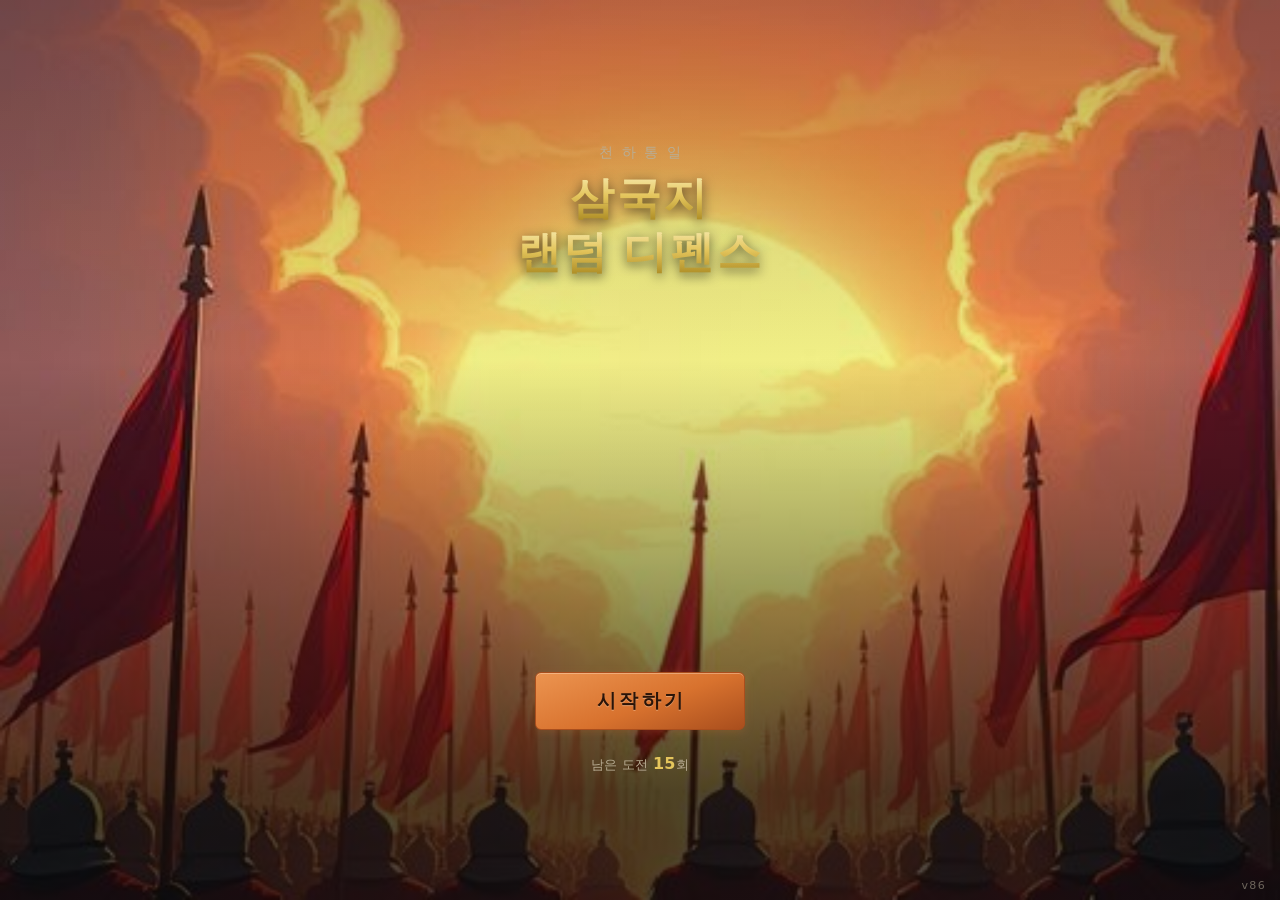
==== commit b810593b: "v86 — 가로 전환 가드 + Claude 감사로 찾은 버그 5건 수리 가로 가드: 폰 가로(짧은 높이+터치)에선 #rotate-guard로 '세로로 돌려주세요' 덮고 게임 루프 " ====
--- a/index.html
+++ b/index.html
@@ -23,6 +23,11 @@
   </div>
   <div id="fx-layer"></div>
   <div id="modal-root"></div>
+  <div id="rotate-guard" aria-hidden="true">
+    <div class="rg-icon">▭</div>
+    <b>세로로 돌려 주세요</b>
+    <span>삼국지 랜덤 디펜스는 세로 화면 전용이에요</span>
+  </div>
   <script type="module" src="js/main.js"></script>
 </body>
 </html>
--- a/css/base.css
+++ b/css/base.css
@@ -112,6 +112,12 @@
   padding: calc(12px + max(env(safe-area-inset-top), var(--safe-t, 0px))) 18px 12px;
   border-bottom: 1px solid var(--line);
   background: var(--ink-950);
+}
+/* 순수 아케이드 — 상단 옥구슬 바 제거. 비었을 땐 노치용 안전여백만 남기고 시각적으로 사라진다. */
+#resource-bar:empty {
+  padding: max(env(safe-area-inset-top), var(--safe-t, 0px)) 0 0;
+  border-bottom: none;
+  background: transparent;
 }
 
 /* 재화 알약 — 금속 아이콘 + 눌린 홈 (감사 처방 #2) */
@@ -592,6 +598,22 @@
   font-family: var(--font-display);
   animation: cta-breathe 2.2s ease-in-out infinite;
 }
+/* 시작하기 + 이어하기 묶음 (v82) — 위치는 그룹이 담당, 개별 버튼 여백은 리셋 */
+.title-actions {
+  margin-top: auto;
+  margin-bottom: calc(14dvh + env(safe-area-inset-bottom));
+  display: flex; flex-direction: column; align-items: center; gap: 12px;
+}
+.title-actions .title-start { margin: 0; }
+.title-continue {
+  margin: 0; min-width: 210px; min-height: 58px; font-size: 19px; letter-spacing: 0.18em;
+  padding-left: calc(16px + 0.18em); font-family: var(--font-display);
+  animation: cta-breathe 2.2s ease-in-out infinite;
+}
+/* 저장이 있을 때 '새로 시작'은 보조 버튼으로 (이어하기가 주) */
+.title-actions.has-continue .title-start {
+  min-width: 170px; min-height: 46px; font-size: 15px; animation: none;
+}
 /* 버전 표시 — 최신인지 한눈에 (배포 확인용) */
 .title-version {
   position: absolute;
@@ -630,6 +652,38 @@
 .sw-update-banner span { font-size: 11px; opacity: 0.82; }
 @keyframes sw-drop { from { transform: translate(-50%, -22px); opacity: 0; } }
 
+/* 업데이트 반영 직전 안내 (v80) — 화면 중앙에 잠깐 뜨고 곧 새로고침 */
+.sw-applying {
+  position: fixed; top: 50%; left: 50%; transform: translate(-50%, -50%);
+  z-index: 300; padding: 12px 22px; border-radius: 999px;
+  background: rgba(18, 16, 12, 0.92); border: 1px solid var(--gold);
+  color: var(--gold-bright); font-size: 14px; font-weight: 700; letter-spacing: 0.02em;
+  box-shadow: 0 6px 24px rgba(0, 0, 0, 0.5); animation: sw-applying-in 0.2s ease-out;
+}
+@keyframes sw-applying-in { from { opacity: 0; transform: translate(-50%, -46%); } }
+
+/* 타이틀 '남은 도전 N회' (v83) */
+.title-plays { margin-top: 12px; font-size: 13px; color: var(--paper-dim); letter-spacing: 0.02em; }
+.title-plays b { color: var(--gold-bright); font-weight: 800; font-size: 16px; }
+#rd-retry em { font-style: normal; font-size: 12px; opacity: 0.85; }
+
+/* 도전 횟수 소진 → 충전 화면 (v83) */
+.no-plays {
+  position: fixed; inset: 0; z-index: 240;
+  display: flex; align-items: center; justify-content: center; padding: 24px;
+  background: radial-gradient(ellipse at 50% 40%, rgba(30, 24, 16, 0.9), rgba(8, 6, 4, 0.96));
+  animation: title-in 0.25s ease-out;
+}
+.np-card {
+  display: flex; flex-direction: column; align-items: center; gap: 12px; text-align: center;
+  max-width: 300px; padding: 26px 22px; border-radius: 16px;
+  background: linear-gradient(180deg, var(--ink-800), var(--ink-950)); border: 1px solid var(--ink-600);
+}
+.np-card b { font-family: var(--font-display); font-size: 22px; color: var(--gold-bright); }
+.np-card p { font-size: 13px; color: var(--paper-dim); line-height: 1.6; }
+.np-card .btn { min-width: 220px; min-height: 50px; }
+.np-buy em { font-style: normal; font-size: 11px; opacity: 0.82; }
+
 /* ── 그려진 UI 스킨 (v37) ── */
 
 /* 모달 — 옻칠 금장 패널로 승격
@@ -648,3 +702,26 @@
 .btn.primary {
   border: 1px solid var(--cta-deep);
 }
+
+/* ── 가로 전환 가드 (v86) — 세로 전용. 폰을 가로로 돌리면 '세로로 돌려주세요'로 덮고 게임 정지 ── */
+#rotate-guard { display: none; }
+/* 폰 가로(짧은 높이 + 터치)만 타깃 — 데스크톱/태블릿 가로는 제외 */
+@media (orientation: landscape) and (max-height: 600px) and (pointer: coarse) {
+  #app, #fx-layer { display: none; }
+  #rotate-guard {
+    display: flex; position: fixed; inset: 0; z-index: 500;
+    flex-direction: column; align-items: center; justify-content: center; gap: 12px;
+    padding: 24px; text-align: center;
+    background: radial-gradient(ellipse at 50% 40%, #241c14, #0b0a08 78%);
+  }
+  #rotate-guard b { font-family: var(--font-display); font-size: 22px; color: var(--gold-bright); letter-spacing: 0.04em; }
+  #rotate-guard span { font-size: 13px; color: var(--paper-dim); }
+  .rg-icon {
+    font-size: 40px; line-height: 1; color: var(--gold-bright);
+    animation: rg-rotate 1.8s ease-in-out infinite;
+  }
+}
+@keyframes rg-rotate {
+  0%, 20% { transform: rotate(-90deg) scaleX(1.7); }
+  60%, 100% { transform: rotate(0) scaleX(1); }
+}
--- a/css/screens.css
+++ b/css/screens.css
@@ -1874,6 +1874,353 @@
     rgba(11, 10, 8, 0.92);
 }
 
+/* ══ 삼국지 랜덤 디펜스 (v61) ══ */
+.rd-screen { display: flex; flex-direction: column; height: 100%; padding: 10px 0 8px; gap: 10px; }
+.rd-hud { display: flex; justify-content: space-around; align-items: center; padding: 0 16px; }
+.rd-stat { display: flex; flex-direction: column; align-items: center; line-height: 1.05; }
+.rd-stat b { font-size: 20px; font-weight: 800; color: var(--paper); font-variant-numeric: tabular-nums; }
+.rd-stat span { font-size: 10px; color: var(--paper-faint); letter-spacing: 0.04em; }
+.rd-stat.rd-gold b { color: var(--gold-bright); }
+.rd-stat.rd-alive.danger b { color: var(--alert); animation: rd-pulse 0.7s ease-in-out infinite; }
+@keyframes rd-pulse { 50% { opacity: 0.5; } }
+
+.rd-field {
+  position: relative;
+  flex: 1;
+  margin: 0 14px;
+  border-radius: 12px;
+  background:
+    radial-gradient(ellipse at 50% 36%, rgba(152, 128, 92, 0.5), rgba(64, 50, 34, 0.82) 60%, rgba(30, 24, 16, 0.95)),
+    linear-gradient(180deg, #3c3124, #241c14);
+  border: 1px solid var(--ink-600);
+  overflow: hidden;
+  touch-action: none;
+}
+.rd-track {
+  position: absolute;
+  border: 2px dashed rgba(226, 198, 122, 0.5);
+  border-radius: 10px;
+  background: rgba(150, 122, 74, 0.16);
+  box-shadow: inset 0 0 30px rgba(0, 0, 0, 0.32);
+}
+.rd-bg { position: absolute; inset: 0; background-size: cover; background-position: center; opacity: 0.92; }
+.rd-bg::after { content: ''; position: absolute; inset: 0; background: radial-gradient(ellipse at 50% 42%, rgba(22, 17, 11, 0.12), rgba(12, 9, 6, 0.55)); }
+.rd-units, .rd-enemies, .rd-over { position: absolute; inset: 0; }
+.rd-units { pointer-events: none; }
+.rd-enemies { pointer-events: none; }
+
+/* 유닛(소환한 영웅) — 탭하면 단련/합성/반환 패널 */
+.rd-unit { position: absolute; left: 0; top: 0; width: 0; height: 0; will-change: transform; pointer-events: auto; cursor: pointer; }
+.rd-unit::before {
+  content: ''; position: absolute; left: 50%; bottom: 1px; transform: translateX(-50%);
+  width: 30px; height: 9px; border-radius: 50%;
+  background: radial-gradient(closest-side, rgba(228, 197, 92, 0.4), transparent);
+}
+.rd-unit.picked::before { background: radial-gradient(closest-side, rgba(236, 148, 80, 0.85), transparent); }
+.rd-unit .rd-sprite {
+  position: absolute; left: 50%; bottom: 3px; transform: translateX(-50%);
+  width: 42px; height: 50px; object-fit: contain; object-position: bottom;
+  filter: drop-shadow(0 2px 2px rgba(0, 0, 0, 0.5)) brightness(1.12);
+  animation: rd-idle 1.9s ease-in-out infinite; /* 상시 위아래 통통 — 살아있게 (2px→5px 강화) */
+}
+/* 유닛마다 박자·속도를 살짝 어긋내 다 같이 뛰지 않게 (더 살아있어 보인다) */
+.rd-unit:nth-child(2n) .rd-sprite { animation-delay: -0.6s; animation-duration: 2.1s; }
+.rd-unit:nth-child(3n) .rd-sprite { animation-delay: -1.1s; animation-duration: 1.7s; }
+.rd-unit:nth-child(5n) .rd-sprite { animation-delay: -0.3s; }
+@keyframes rd-idle {
+  0%, 100% { transform: translateX(-50%) translateY(0) scale(1.05, 0.95); }   /* 눌러 붙었다 */
+  50%      { transform: translateX(-50%) translateY(-5px) scale(0.97, 1.05); } /* 위로 통 튀어오른다 */
+}
+/* 등급 — 색 오라로 한눈에(r1 없음 ~ r5 금빛) + 등급색 변수 --rar */
+.rd-unit.r1 { --rar: var(--r1); }
+.rd-unit.r2 { --rar: var(--r2); }
+.rd-unit.r3 { --rar: var(--r3); }
+.rd-unit.r4 { --rar: var(--r4); }
+.rd-unit.r5 { --rar: var(--r5); }
+.rd-unit.r5 .rd-sprite { filter: drop-shadow(0 0 8px rgba(228, 197, 92, 0.85)) drop-shadow(0 2px 2px rgba(0,0,0,0.5)) brightness(1.13); }
+.rd-unit.r4 .rd-sprite { filter: drop-shadow(0 0 6px rgba(156, 107, 192, 0.8)) drop-shadow(0 2px 2px rgba(0,0,0,0.5)) brightness(1.13); }
+.rd-unit.r3 .rd-sprite { filter: drop-shadow(0 0 5px rgba(107, 139, 192, 0.6)) drop-shadow(0 2px 2px rgba(0,0,0,0.5)) brightness(1.12); }
+/* 등급 별 — 머리 위, 등급색 */
+.rd-unit .rd-stars {
+  position: absolute; left: 50%; bottom: 55px; transform: translateX(-50%);
+  font-size: 8px; line-height: 1; letter-spacing: -0.5px; white-space: nowrap; font-style: normal;
+  color: var(--rar, #9a9186); text-shadow: 0 1px 1.5px rgba(0, 0, 0, 0.95), 0 0 2px rgba(0, 0, 0, 0.9);
+  pointer-events: none;
+}
+/* 속성 배지 — 색 + 글자(水/火/土)로 명확하게. 오른쪽 어깨 위. */
+.rd-unit .rd-elem {
+  position: absolute; left: 66%; bottom: 39px; transform: translateX(-50%);
+  width: 14px; height: 14px; border-radius: 50%;
+  display: flex; align-items: center; justify-content: center;
+  color: #fff; font-size: 9px; font-weight: 700; font-style: normal; line-height: 1;
+  box-shadow: 0 0 0 1.5px rgba(0, 0, 0, 0.55), 0 1px 2px rgba(0, 0, 0, 0.6); pointer-events: none;
+}
+/* 방향 뒤집기 래퍼 — 이동/공격 방향으로 좌우 반전(스프라이트만; 체력·속성점은 안 뒤집힘) */
+.rd-unit .rd-body, .rd-enemy .rd-body {
+  position: absolute; inset: 0;
+  transform: scaleX(var(--face, 1));
+  transform-origin: center;
+}
+/* 이동 중엔 걸음(멈추면 idle, 공격 시 attack이 우선) */
+.rd-unit.moving .rd-sprite { animation: rd-walk 0.42s ease-in-out infinite; }
+/* 공격 — '그 적'을 향해 찌른다. 가로는 --face로 앞(+X), 세로는 --ly(적이 위면 -, 아래면 +)로
+   기울여 실제 적 방향으로 몸을 던진다. 스프라이트 로컬 +X는 늘 적 쪽(scaleX(face)), translateY는 안 뒤집힘. */
+.rd-unit.fire .rd-sprite { animation: rd-attack 0.26s cubic-bezier(0.34, 1.5, 0.5, 1); }
+@keyframes rd-attack {
+  0%   { transform: translateX(-50%) translateY(0); }
+  26%  { transform: translateX(calc(-50% + 12px)) translateY(calc(var(--ly, 0px) - 2px)) scale(1.12, 0.93); } /* 적을 향해 찌른다 */
+  48%  { transform: translateX(calc(-50% + 7px))  translateY(calc(var(--ly, 0px) * 0.55)) scale(1.03, 1.0); }
+  72%  { transform: translateX(calc(-50% - 6px))  translateY(calc(var(--ly, 0px) * -0.2 + 1px)) scale(0.94, 1.06); } /* 뒤로 빠진다 */
+  100% { transform: translateX(-50%) translateY(0); }
+}
+
+/* 투사체 — 참격/화살이 적에게 날아가 명중 지점에서 불꽃 (v69) */
+.rd-shots { position: absolute; inset: 0; pointer-events: none; z-index: 3; }
+.rd-shot {
+  position: absolute; left: 0; top: 0; width: 0; height: 0;
+  transform: translate(-50%, -50%); will-change: transform;
+  animation: rd-shot-fly var(--t, 120ms) linear forwards;
+}
+@keyframes rd-shot-fly {
+  to { transform: translate(calc(-50% + var(--dx)), calc(-50% + var(--dy))); }
+}
+.rd-shot::before {
+  content: ''; position: absolute; left: 0; top: 0;
+  transform: translate(-50%, -50%) rotate(var(--ang)); transform-origin: center;
+}
+/* v78: 더 크고 밝게 — 잘 보이게 (화살=긴 광선, 참격=흰 초승달) */
+.rd-shot.arrow::before {
+  width: 28px; height: 5px; border-radius: 3px;
+  background: linear-gradient(90deg, transparent, var(--c) 35%, #fff 85%);
+  box-shadow: 0 0 9px var(--c), 0 0 3px #fff;
+}
+.rd-shot.slash::before {
+  width: 34px; height: 13px; border-radius: 50%;
+  background: radial-gradient(ellipse at 72% 50%, #fff, var(--c) 52%, transparent 78%);
+  box-shadow: 0 0 11px var(--c); opacity: 0.96;
+}
+/* 명중 — 흰 섬광 + 퍼지는 링(펀치감) */
+.rd-impact { position: absolute; left: 0; top: 0; transform: translate(-50%, -50%); z-index: 4; pointer-events: none; }
+.rd-impact::before {
+  content: ''; position: absolute; left: 0; top: 0; width: 24px; height: 24px; margin: -12px 0 0 -12px;
+  border-radius: 50%; background: radial-gradient(closest-side, #fff 22%, var(--c) 55%, transparent);
+  animation: rd-impact-pop 0.3s ease-out forwards;
+}
+.rd-impact::after {
+  content: ''; position: absolute; left: 0; top: 0; width: 15px; height: 15px; margin: -7.5px 0 0 -7.5px;
+  border-radius: 50%; border: 2px solid #fff; box-shadow: 0 0 6px var(--c);
+  animation: rd-impact-ring 0.34s ease-out forwards;
+}
+.rd-impact.slash::before { width: 30px; height: 30px; margin: -15px 0 0 -15px; }
+@keyframes rd-impact-pop {
+  0% { transform: scale(0.25); opacity: 1; }
+  100% { transform: scale(1.7); opacity: 0; }
+}
+@keyframes rd-impact-ring {
+  0% { transform: scale(0.4); opacity: 0.9; }
+  100% { transform: scale(2.7); opacity: 0; }
+}
+
+/* 적 — 트랙을 걸어서 돈다 */
+.rd-enemy { position: absolute; left: 0; top: 0; width: 0; height: 0; will-change: transform; z-index: 2; }
+/* 발밑 그림자 — 걸음에 맞춰 커졌다 작아진다(딛으면 크게, 뜨면 작게) → 진짜 걷는 느낌 */
+.rd-enemy::before {
+  content: ''; position: absolute; left: 50%; bottom: 0; transform: translateX(-50%);
+  width: calc(20px * var(--sz, 1)); height: calc(6px * var(--sz, 1)); border-radius: 50%;
+  background: radial-gradient(closest-side, rgba(0, 0, 0, 0.42), transparent);
+  animation: rd-walk-shadow 0.5s ease-in-out infinite;
+}
+.rd-enemy .rd-sprite {
+  position: absolute; left: 50%; bottom: 0; transform: translateX(-50%);
+  width: calc(30px * var(--sz, 1)); height: calc(38px * var(--sz, 1));
+  object-fit: contain; object-position: bottom;
+  filter: drop-shadow(0 2px 2px rgba(0, 0, 0, 0.55)) brightness(1.1);
+  animation: rd-walk 0.5s ease-in-out infinite;
+}
+.rd-enemy.boss .rd-sprite { filter: drop-shadow(0 0 8px rgba(200, 60, 48, 0.7)) drop-shadow(0 3px 3px rgba(0,0,0,0.6)); }
+/* 병사마다 걸음 박자·속도를 어긋내 우르르 행군하는 느낌(딱 맞으면 로봇 같다) */
+.rd-enemy:nth-child(2n) .rd-sprite, .rd-enemy:nth-child(2n)::before { animation-duration: 0.57s; animation-delay: -0.19s; }
+.rd-enemy:nth-child(3n) .rd-sprite, .rd-enemy:nth-child(3n)::before { animation-duration: 0.44s; animation-delay: -0.33s; }
+.rd-enemy:nth-child(5n) .rd-sprite, .rd-enemy:nth-child(5n)::before { animation-duration: 0.51s; animation-delay: -0.25s; }
+/* 걸음걸이 — 좌우로 무게중심을 옮기며 두 번 딛는다(딛을 때 눌리고, 뜰 때 늘어난다) */
+@keyframes rd-walk {
+  0%   { transform: translateX(-50%) translateY(0) rotate(-3.5deg) scale(1.04, 0.96); }  /* 왼발 딛고 눌림 */
+  25%  { transform: translateX(-50%) translateY(-5px) rotate(0deg) scale(0.97, 1.05); }   /* 떠오름 */
+  50%  { transform: translateX(-50%) translateY(0) rotate(3.5deg) scale(1.04, 0.96); }    /* 오른발 딛고 눌림 */
+  75%  { transform: translateX(-50%) translateY(-5px) rotate(0deg) scale(0.97, 1.05); }   /* 떠오름 */
+  100% { transform: translateX(-50%) translateY(0) rotate(-3.5deg) scale(1.04, 0.96); }
+}
+@keyframes rd-walk-shadow {
+  0%, 50%, 100% { transform: translateX(-50%) scale(1); opacity: 0.48; }     /* 발 딛을 때 그림자 크게 */
+  25%, 75%      { transform: translateX(-50%) scale(0.72); opacity: 0.28; }   /* 떠오를 때 작게 */
+}
+/* 처치 연출 — 번쩍이며 납작하게 스러진다 */
+.rd-enemy.dying { opacity: 0; transition: opacity 0.26s ease-in; }
+.rd-enemy.dying .rd-hp { opacity: 0; }
+.rd-enemy.dying .rd-sprite { animation: rd-die 0.26s ease-in forwards; }
+@keyframes rd-die {
+  0% { transform: translateX(-50%) scale(1.2, 0.82); filter: brightness(2.2); }
+  100% { transform: translateX(-50%) translateY(5px) scale(1.35, 0.28) rotate(10deg); opacity: 0; }
+}
+/* 머리 위 남은 체력 숫자 */
+/* 적 체력 — 숫자 대신 줄어드는 바 (v78). 초록→빨강, --hppct로 채운다 */
+.rd-enemy .rd-hpbar {
+  position: absolute; left: 50%; bottom: calc(38px * var(--sz, 1) + 3px); transform: translateX(-50%);
+  width: calc(26px * var(--sz, 1)); height: 4px; border-radius: 2px;
+  background: rgba(0, 0, 0, 0.62); overflow: hidden; box-shadow: 0 0 0 1px rgba(0, 0, 0, 0.45);
+}
+.rd-enemy .rd-hpbar i {
+  display: block; height: 100%; width: calc(var(--hppct, 1) * 100%); border-radius: inherit;
+  background: linear-gradient(90deg, #57c060, #9fe05a); transition: width 0.12s linear;
+}
+.rd-enemy.hp-low .rd-hpbar i { background: linear-gradient(90deg, #d8412f, #e8732f); }
+.rd-enemy.boss .rd-hpbar { height: 6px; width: calc(44px * var(--sz, 1)); box-shadow: 0 0 0 1px rgba(0, 0, 0, 0.6); }
+/* 속성 점 */
+.rd-enemy .rd-elem {
+  position: absolute; left: 50%; bottom: -2px; transform: translateX(-50%);
+  width: 6px; height: 6px; border-radius: 50%; box-shadow: 0 0 3px rgba(0,0,0,0.7);
+}
+/* 피격 액션 — 번쩍이며 뒤로 움찔. 맞은 적은 잠깐 앞으로(z-index) 올려 밀집 전투서도 '내가 때린 적'이 보이게 */
+.rd-enemy.hit { z-index: 5; }
+.rd-enemy.hit .rd-sprite { animation: rd-enemy-hit 0.18s ease-out; }
+@keyframes rd-enemy-hit {
+  0% { filter: brightness(2.4) saturate(0.5); }
+  40% { transform: translateX(-50%) scale(1.18, 0.84) rotate(-6deg); filter: brightness(1.9); }
+  100% { transform: translateX(-50%); filter: none; }
+}
+
+/* 컨트롤 */
+.rd-controls { display: flex; justify-content: center; gap: 10px; padding: 0 16px; }
+.rd-summon { flex: 1; max-width: 240px; min-height: 54px; gap: 2px; }
+.rd-summon.can-buy { animation: hs-primary-glow 2s var(--ease-out) infinite; }
+.rd-summon b { font-size: 17px; font-weight: 800; }
+.rd-summon.shake { animation: shake 0.3s; }
+.rd-gamble { min-width: 88px; min-height: 54px; gap: 1px; border-color: rgba(216, 114, 46, 0.5); }
+.rd-gamble b { font-size: 15px; font-weight: 800; color: var(--cta-bright); }
+
+/* 10연 소환 · 단일 소환 · 하위 컨트롤 (v68) */
+.rd-summon10 { flex: 1.6; min-height: 54px; gap: 2px; }
+.rd-summon10 b { font-size: 17px; font-weight: 800; }
+.rd-summon10.can-buy { animation: hs-primary-glow 2s var(--ease-out) infinite; }
+.rd-summon10.shake { animation: shake 0.3s; }
+/* 온보딩 유도 — 프렙에 병력 0일 때 강하게 맥동(무료 10연 쓰라고) */
+.rd-summon10.nudge { animation: rd-nudge 0.85s ease-in-out infinite; }
+@keyframes rd-nudge {
+  0%, 100% { transform: scale(1); box-shadow: 0 0 0 0 rgba(236, 148, 80, 0.55); }
+  50% { transform: scale(1.035); box-shadow: 0 0 0 7px rgba(236, 148, 80, 0); }
+}
+.rd-controls .rd-summon { flex: 1; max-width: 150px; }
+.rd-controls.sub { margin-top: 2px; }
+.rd-controls.sub .btn { flex: 1; max-width: 190px; min-height: 44px; gap: 1px; }
+
+/* 합성 상시 버튼 + 탭 안내 (v74) */
+.rd-tip {
+  text-align: center; font-size: 11.5px; color: var(--paper-faint);
+  margin: 0 16px; letter-spacing: 0.02em; line-height: 1.1;
+}
+.rd-tip b { color: var(--gold-bright); font-weight: 700; }
+.rd-tip[hidden] { display: none; }
+.rd-merge b { font-weight: 800; }
+.rd-merge.can-buy { border-color: var(--gold); box-shadow: 0 0 9px rgba(201, 162, 39, 0.4); }
+.rd-merge.can-buy b { color: var(--gold-bright); }
+.rd-merge.shake { animation: shake 0.3s; }
+
+/* 합성 선택 모달 — 같은 영웅 3장 모인 것만 골라 상위로 (v77) */
+.rd-merge-picker { display: flex; flex-direction: column; gap: 8px; max-height: 60vh; overflow-y: auto; }
+.rd-merge-empty { text-align: center; font-size: 13px; color: var(--paper-dim); line-height: 1.65; padding: 10px 4px; }
+.rd-merge-empty b { color: var(--gold-bright); }
+.rd-merge-opt {
+  display: flex; align-items: center; gap: 10px; width: 100%; text-align: left;
+  padding: 7px 12px; border-radius: 12px; background: var(--ink-700);
+  border: 1px solid var(--r1); cursor: pointer;
+}
+.rd-merge-opt.r2 { border-color: var(--r2); }
+.rd-merge-opt.r3 { border-color: var(--r3); }
+.rd-merge-opt.r4 { border-color: var(--r4); box-shadow: 0 0 8px rgba(156, 107, 192, 0.35); }
+.rd-merge-opt.r5 { border-color: var(--r5); box-shadow: 0 0 9px rgba(201, 162, 39, 0.4); }
+.rd-merge-opt img { width: 42px; height: 50px; object-fit: contain; object-position: bottom; flex: none;
+  filter: drop-shadow(0 2px 2px rgba(0, 0, 0, 0.5)); }
+.rd-mo-body { flex: 1; display: flex; flex-direction: column; gap: 2px; min-width: 0; }
+.rd-mo-name { font-size: 15px; font-weight: 700; color: var(--paper); }
+.rd-mo-info { font-size: 11px; color: var(--paper-dim); }
+.rd-mo-info em { font-style: normal; color: var(--gold-bright); font-weight: 700; }
+.rd-mo-go { font-size: 13px; font-weight: 800; color: var(--cta-bright); flex: none; }
+
+/* 배속 칩 — 필드 우상단 토글 (x1/x2/x3) */
+.rd-field .rd-over { z-index: 8; } /* 게임오버·티켓없음 오버레이가 배속 칩을 덮게 */
+.rd-speed {
+  position: absolute; top: 8px; right: 8px; z-index: 4;
+  min-width: 42px; height: 30px; padding: 0 10px;
+  border-radius: 15px; border: 1px solid var(--ink-600);
+  background: rgba(23, 19, 16, 0.62);
+  color: var(--paper-dim); font-weight: 800; font-size: 14px;
+  font-variant-numeric: tabular-nums; cursor: pointer;
+  display: flex; align-items: center; justify-content: center;
+  transition: color 0.15s, border-color 0.15s, background 0.15s, box-shadow 0.15s;
+}
+/* 저장 칩 — 좌상단. 눌러 저장하면 다음에 '이어하기' 가능 (v82) */
+.rd-save {
+  position: absolute; top: 8px; left: 8px; z-index: 4;
+  height: 30px; padding: 0 12px;
+  border-radius: 15px; border: 1px solid var(--gold);
+  background: rgba(23, 19, 16, 0.62);
+  color: var(--gold-bright); font-weight: 800; font-size: 13px; cursor: pointer;
+  display: flex; align-items: center; justify-content: center;
+}
+.rd-save:active { background: rgba(201, 162, 39, 0.25); }
+.rd-speed.boosted {
+  color: var(--cta-ink);
+  background: linear-gradient(160deg, var(--cta-bright), var(--cta));
+  border-color: var(--cta-deep);
+  box-shadow: 0 0 10px var(--cta-tint);
+}
+
+/* 유닛 액션 패널 — 탭한 유닛의 단련/합성/반환 */
+.rd-panel { margin: 0 14px; padding: 10px 12px; border-radius: 12px; background: linear-gradient(180deg, var(--ink-700), var(--ink-900)); border: 1px solid var(--ink-600); }
+.rd-panel-head { display: flex; align-items: center; gap: 8px; margin-bottom: 8px; }
+.rd-panel-head b { font-size: 15px; }
+.rd-panel-head span { font-size: 11px; color: var(--paper-faint); flex: 1; }
+.rd-panel-x { background: none; border: none; color: var(--paper-dim); font-size: 15px; cursor: pointer; padding: 2px 6px; }
+.rd-panel-acts { display: flex; gap: 8px; }
+.rd-panel-acts .rd-act { flex: 1; min-height: 46px; gap: 1px; }
+.rd-act b { font-size: 13px; }
+.rd-act.refund { border-color: rgba(127, 169, 142, 0.4); }
+.rd-act.refund span { color: var(--jade); }
+
+/* 티켓·성장 상점 */
+.rd-stat.rd-ticket b { color: var(--cta-bright); }
+.rd-shop { min-width: 76px; min-height: 54px; gap: 1px; border-color: rgba(127, 169, 142, 0.45); }
+.rd-shop b { color: var(--jade); font-weight: 800; font-size: 14px; }
+.rd-shop-box { display: flex; flex-direction: column; gap: 8px; }
+.rd-shop-jade { font-size: 13px; color: var(--paper-dim); text-align: right; margin: 0 0 2px; }
+.rd-shop-jade b { color: var(--jade); }
+.rd-perm {
+  display: flex; align-items: center; justify-content: space-between;
+  padding: 11px 14px; border-radius: 8px; border: 1px solid var(--line);
+  background: var(--ink-800); color: var(--paper); font-family: inherit; cursor: pointer;
+  transition: transform 0.08s ease;
+}
+.rd-perm.charge { border-color: rgba(216, 114, 46, 0.4); }
+.rd-perm-name { font-size: 13px; font-weight: 600; }
+.rd-perm-name em { font-style: normal; color: var(--gold-bright); font-size: 12px; margin-left: 5px; }
+.rd-perm-cost { font-size: 12px; color: var(--jade); font-variant-numeric: tabular-nums; }
+.rd-perm:disabled { opacity: 0.45; cursor: default; }
+.rd-perm:not(:disabled):active { transform: scale(0.98); }
+.rd-over-card .btn { min-width: 180px; }
+
+/* 게임오버·승리 */
+.rd-over {
+  display: flex; align-items: center; justify-content: center; z-index: 20;
+  background: radial-gradient(ellipse at center, rgba(12, 9, 6, 0.82), rgba(6, 5, 4, 0.94));
+  animation: rd-veil 0.3s ease-out;
+}
+.rd-over[hidden] { display: none; } /* display:flex가 [hidden] 기본값을 덮어 늘 필드를 가리던 버그 수리 */
+@keyframes rd-veil { from { opacity: 0; } }
+.rd-over-card { display: flex; flex-direction: column; align-items: center; gap: 10px; text-align: center; padding: 24px; }
+.rd-over-card b { font-family: var(--font-display); font-size: 30px; color: var(--gold-bright); letter-spacing: 0.06em; }
+.rd-over-card span { font-size: 13px; color: var(--paper-dim); }
+.rd-over-card .btn { margin-top: 8px; min-width: 160px; }
+
 /* ── 전장 대형·크기 (v46) — 캐릭터를 줄이고 V자 웨지로 세워 전장을 넓게 쓴다 ── */
 
 /* 배우 크기 축소 — 화면이 답답하지 않게, 대신 대형과 배경으로 무게를 준다 */
@@ -2189,3 +2536,95 @@
   border-top: 1px solid rgba(214, 197, 164, 0.25);
   padding-top: 10px;
 }
+
+/* ── 준비 카운트다운 (v75) — 시작 후 적이 나오기 전, 유닛 배치 시간 ── */
+.rd-prep {
+  position: absolute; top: 12%; left: 50%; transform: translateX(-50%);
+  z-index: 5; display: flex; flex-direction: column; align-items: center; gap: 4px;
+  pointer-events: none; text-align: center;
+}
+.rd-prep[hidden] { display: none; }
+.rd-prep-n {
+  font-family: var(--font-display); font-size: 60px; font-weight: 800; line-height: 1;
+  color: var(--gold-bright); text-shadow: 0 2px 10px rgba(0, 0, 0, 0.75), 0 0 18px rgba(228, 197, 92, 0.45);
+  animation: rd-prep-tick 1s ease-out infinite;
+}
+@keyframes rd-prep-tick { 0% { transform: scale(1.22); opacity: 0.85; } 32% { transform: scale(1); opacity: 1; } }
+.rd-prep-sub {
+  font-size: 12px; color: var(--paper); letter-spacing: 0.02em;
+  background: rgba(18, 16, 12, 0.62); padding: 3px 11px; border-radius: 999px;
+}
+.rd-prep.go .rd-prep-n { display: none; }
+.rd-prep.go .rd-prep-sub {
+  font-family: var(--font-display); font-size: 30px; font-weight: 800; color: var(--cta-bright);
+  background: none; padding: 0; text-shadow: 0 2px 12px rgba(0, 0, 0, 0.7);
+  animation: rd-prep-go 0.85s cubic-bezier(0.2, 1.5, 0.4, 1);
+}
+@keyframes rd-prep-go { 0% { transform: scale(0.5); opacity: 0; } 34% { transform: scale(1.18); opacity: 1; } 100% { transform: scale(1); } }
+
+/* ── 로딩 화면 (v75) — 24영웅이 모여들고 금빛 명조 타이틀이 뜬다 (실제 컷아웃 합성) ── */
+#loading-screen {
+  position: fixed; inset: 0; z-index: 200;
+  display: flex; flex-direction: column; align-items: center;
+  padding: calc(46px + max(env(safe-area-inset-top), var(--safe-t, 0px))) 20px
+           calc(26px + max(env(safe-area-inset-bottom), var(--safe-b, 0px)));
+  background:
+    radial-gradient(ellipse at 50% 22%, rgba(96, 74, 42, 0.55), rgba(18, 16, 12, 0.98) 62%),
+    linear-gradient(180deg, #1a150f, #0c0a07);
+  overflow: hidden; animation: load-in 0.4s ease-out;
+}
+#loading-screen.out { animation: load-out 0.46s ease-in forwards; }
+@keyframes load-in { from { opacity: 0; } to { opacity: 1; } }
+@keyframes load-out { to { opacity: 0; transform: scale(1.04); } }
+/* Scenario 생성 전장 배경 — 인라인 background-image로 얹고, 위/아래를 어둡게 깔아 글자·영웅이 또렷하게 */
+.load-sky { position: absolute; inset: 0; pointer-events: none; background-size: cover; background-position: center top;
+  animation: load-sky-drift 12s ease-in-out infinite alternate; }
+.load-sky::after { content: ''; position: absolute; inset: 0;
+  background: linear-gradient(180deg, rgba(12,10,7,0.42) 0%, rgba(12,10,7,0.12) 30%, rgba(12,10,7,0.5) 68%, rgba(12,10,7,0.92) 100%); }
+@keyframes load-sky-drift { from { transform: scale(1.06); } to { transform: scale(1.12) translateY(-1.5%); } }
+
+.load-title { text-align: center; margin-top: 4vh; z-index: 1;
+  animation: load-title-in 0.8s cubic-bezier(0.2, 1.3, 0.4, 1) both; }
+.load-eyebrow { display: block; font-style: normal; font-weight: 600; font-size: 13px;
+  letter-spacing: 0.5em; text-indent: 0.5em; color: var(--gold-bright); opacity: 0.85; margin-bottom: 9px; }
+.load-logo { display: block; font-family: var(--font-display); font-size: 66px; line-height: 0.95;
+  font-weight: 800; letter-spacing: 0.06em;
+  background: linear-gradient(180deg, #fbe6a8, #e4c55c 44%, #b8862c);
+  -webkit-background-clip: text; background-clip: text; color: transparent;
+  filter: drop-shadow(0 3px 10px rgba(0, 0, 0, 0.5)) drop-shadow(0 0 18px rgba(228, 197, 92, 0.22)); }
+.load-sub { display: block; margin-top: 11px; font-size: 16px; font-weight: 600;
+  letter-spacing: 0.42em; text-indent: 0.42em; color: var(--paper); opacity: 0.92; }
+@keyframes load-title-in { from { opacity: 0; transform: translateY(-14px) scale(0.94); } to { opacity: 1; transform: none; } }
+
+.load-crowd { flex: 1; align-self: stretch; display: flex; flex-wrap: wrap;
+  align-content: center; justify-content: center; margin: 2vh -6px 0; }
+.load-hero { width: 58px; height: 70px; object-fit: contain; object-position: bottom; margin: 1px -9px;
+  filter: drop-shadow(0 3px 3px rgba(0, 0, 0, 0.55)); opacity: 0; transform: translateY(22px) scale(0.7);
+  /* 튀어 오른 뒤 계속 통통·좌우로 흔들려 '살아 움직이는 부대'로 보이게 (액티브) */
+  animation: load-hero-pop 0.5s cubic-bezier(0.2, 1.5, 0.4, 1) both,
+             load-hero-bob 2.2s ease-in-out infinite;
+  animation-delay: calc(var(--i) * 52ms + 0.2s), calc(var(--i) * 52ms + 0.7s); }
+.load-hero.r5 { filter: drop-shadow(0 0 8px rgba(228, 197, 92, 0.7)) drop-shadow(0 3px 3px rgba(0, 0, 0, 0.55)); }
+.load-hero.r4 { filter: drop-shadow(0 0 6px rgba(156, 107, 192, 0.6)) drop-shadow(0 3px 3px rgba(0, 0, 0, 0.55)); }
+@keyframes load-hero-pop {
+  0% { opacity: 0; transform: translateY(22px) scale(0.7); }
+  70% { opacity: 1; transform: translateY(-3px) scale(1.05); }
+  100% { opacity: 1; transform: translateY(0) scale(1); }
+}
+@keyframes load-hero-bob {
+  0%, 100% { transform: translateY(0) rotate(-2deg) scale(1.02, 0.98); }
+  50%      { transform: translateY(-7px) rotate(2deg) scale(0.98, 1.02); }
+}
+.load-foot { align-self: stretch; z-index: 1; }
+.load-bar { height: 6px; border-radius: 999px; background: rgba(255, 255, 255, 0.08);
+  overflow: hidden; border: 1px solid rgba(228, 197, 92, 0.22); }
+.load-fill { display: block; height: 100%; width: 0; border-radius: inherit;
+  background: linear-gradient(90deg, var(--gold), var(--gold-bright));
+  box-shadow: 0 0 8px rgba(228, 197, 92, 0.5); animation: load-fill 2s ease-out forwards; }
+@keyframes load-fill { to { width: 100%; } }
+.load-note { text-align: center; margin-top: 10px; font-size: 12px; color: var(--paper-faint); letter-spacing: 0.03em; }
+
+@media (prefers-reduced-motion: reduce) {
+  .load-hero, .load-title { animation: none; opacity: 1; transform: none; }
+  .rd-prep-n { animation: none; }
+}
--- a/css/effects.css
+++ b/css/effects.css
@@ -469,3 +469,91 @@
   18%  { opacity: 1; }
   100% { opacity: 0; transform: scale(1.35); }
 }
+
+/* ── 10연 소환 리빌 (v68) — 깃발을 뒤집어 장수를 공개. 등급 높을수록 화려하게(헌장 #3) ── */
+.rd-reveal {
+  position: fixed; inset: 0; z-index: 60;
+  display: flex; flex-direction: column; align-items: center; justify-content: center;
+  gap: 18px; padding: 24px 16px;
+  background: radial-gradient(ellipse at 50% 38%, rgba(40, 32, 22, 0.92), rgba(10, 8, 5, 0.97));
+  animation: rd-reveal-in 0.24s ease-out;
+}
+@keyframes rd-reveal-in { from { opacity: 0; } to { opacity: 1; } }
+.rd-reveal.dim { background: radial-gradient(ellipse at 50% 38%, rgba(20, 16, 11, 0.97), rgba(3, 2, 1, 0.99)); }
+
+.rd-reveal-title {
+  font-family: var(--font-display); font-size: 18px; color: var(--gold-bright);
+  letter-spacing: 0.08em; text-align: center;
+}
+.rd-reveal.omen-epic .rd-reveal-title { color: var(--r4); text-shadow: 0 0 12px rgba(156, 107, 192, 0.7); }
+.rd-reveal.omen-legend .rd-reveal-title {
+  color: var(--gold-bright); text-shadow: 0 0 16px rgba(228, 197, 92, 0.85);
+  animation: rd-omen 1s ease-in-out infinite;
+}
+@keyframes rd-omen { 50% { text-shadow: 0 0 28px rgba(228, 197, 92, 1); } }
+
+.rd-reveal-grid {
+  display: grid; grid-template-columns: repeat(5, 1fr); gap: 8px;
+  width: 100%; max-width: 380px;
+}
+.rd-rcard { aspect-ratio: 3 / 4; border: none; background: none; padding: 0; cursor: pointer; perspective: 520px; }
+.rd-rcard-in {
+  position: relative; display: block; width: 100%; height: 100%;
+  transform-style: preserve-3d; transition: transform 0.5s var(--ease-out);
+}
+.rd-rcard.open .rd-rcard-in { transform: rotateY(180deg); }
+.rd-rcard-back, .rd-rcard-face {
+  position: absolute; inset: 0; backface-visibility: hidden; -webkit-backface-visibility: hidden;
+  border-radius: 9px; display: flex; flex-direction: column; align-items: center; justify-content: center; overflow: hidden;
+}
+.rd-rcard-back {
+  background: linear-gradient(160deg, var(--ink-700), var(--ink-950));
+  border: 1px solid var(--ink-600);
+  font-family: var(--font-display); font-size: 22px; color: var(--gold);
+  box-shadow: inset 0 0 14px rgba(0, 0, 0, 0.5);
+}
+.rd-rcard-face {
+  transform: rotateY(180deg);
+  background: linear-gradient(180deg, var(--ink-800), var(--ink-950));
+  border: 1.5px solid var(--frame, var(--ink-600));
+  gap: 1px; padding-bottom: 3px;
+}
+.rd-rcard-img { width: 100%; height: 62%; object-fit: contain; object-position: bottom; filter: drop-shadow(0 2px 2px rgba(0, 0, 0, 0.5)) brightness(1.1); }
+.rd-rcard-rar { font-size: 8.5px; font-style: normal; color: var(--frame, var(--paper-dim)); letter-spacing: 0.04em; }
+.rd-rcard-name { font-size: 10px; font-weight: 800; color: var(--paper); line-height: 1.05; text-align: center; }
+
+.rd-rcard.r1 { --frame: var(--r1); }
+.rd-rcard.r2 { --frame: var(--r2); }
+.rd-rcard.r3 { --frame: var(--r3); }
+.rd-rcard.r4 { --frame: var(--r4); }
+.rd-rcard.r5 { --frame: var(--r5); }
+.rd-rcard.r4.open .rd-rcard-face { box-shadow: 0 0 12px rgba(156, 107, 192, 0.6); }
+.rd-rcard.r5.open .rd-rcard-face { box-shadow: 0 0 16px rgba(228, 197, 92, 0.78); animation: rd-r5-glow 1.4s ease-in-out infinite; }
+@keyframes rd-r5-glow { 50% { box-shadow: 0 0 26px rgba(228, 197, 92, 0.98); } }
+
+.rd-rcard.tremble { animation: rd-tremble 0.5s ease-in-out infinite; z-index: 2; }
+@keyframes rd-tremble {
+  0%, 100% { transform: translateX(-1.5px) rotate(-1.2deg); }
+  50% { transform: translateX(1.5px) rotate(1.2deg); }
+}
+
+.rd-reveal.flash-epic { animation: rd-fl-epic 0.46s ease-out; }
+.rd-reveal.flash-legend { animation: rd-fl-legend 0.8s ease-out; }
+@keyframes rd-fl-epic {
+  0% { background: radial-gradient(ellipse at 50% 42%, rgba(156, 107, 192, 0.5), rgba(10, 8, 5, 0.97)); }
+}
+@keyframes rd-fl-legend {
+  0% { background: radial-gradient(ellipse at 50% 42%, rgba(228, 197, 92, 0.62), rgba(10, 8, 5, 0.97)); }
+  45% { background: radial-gradient(ellipse at 50% 42%, rgba(228, 197, 92, 0.28), rgba(10, 8, 5, 0.97)); }
+}
+
+.rd-reveal-skip { min-width: 160px; min-height: 46px; }
+
+@media (prefers-reduced-motion: reduce) {
+  .rd-rcard-in { transition: none; }
+  .rd-rcard.tremble, .rd-reveal.omen-legend .rd-reveal-title, .rd-rcard.r5.open .rd-rcard-face { animation: none; }
+}
+@media (max-width: 340px) {
+  .rd-rcard-name { font-size: 9px; }
+  .rd-reveal-grid { gap: 6px; }
+}
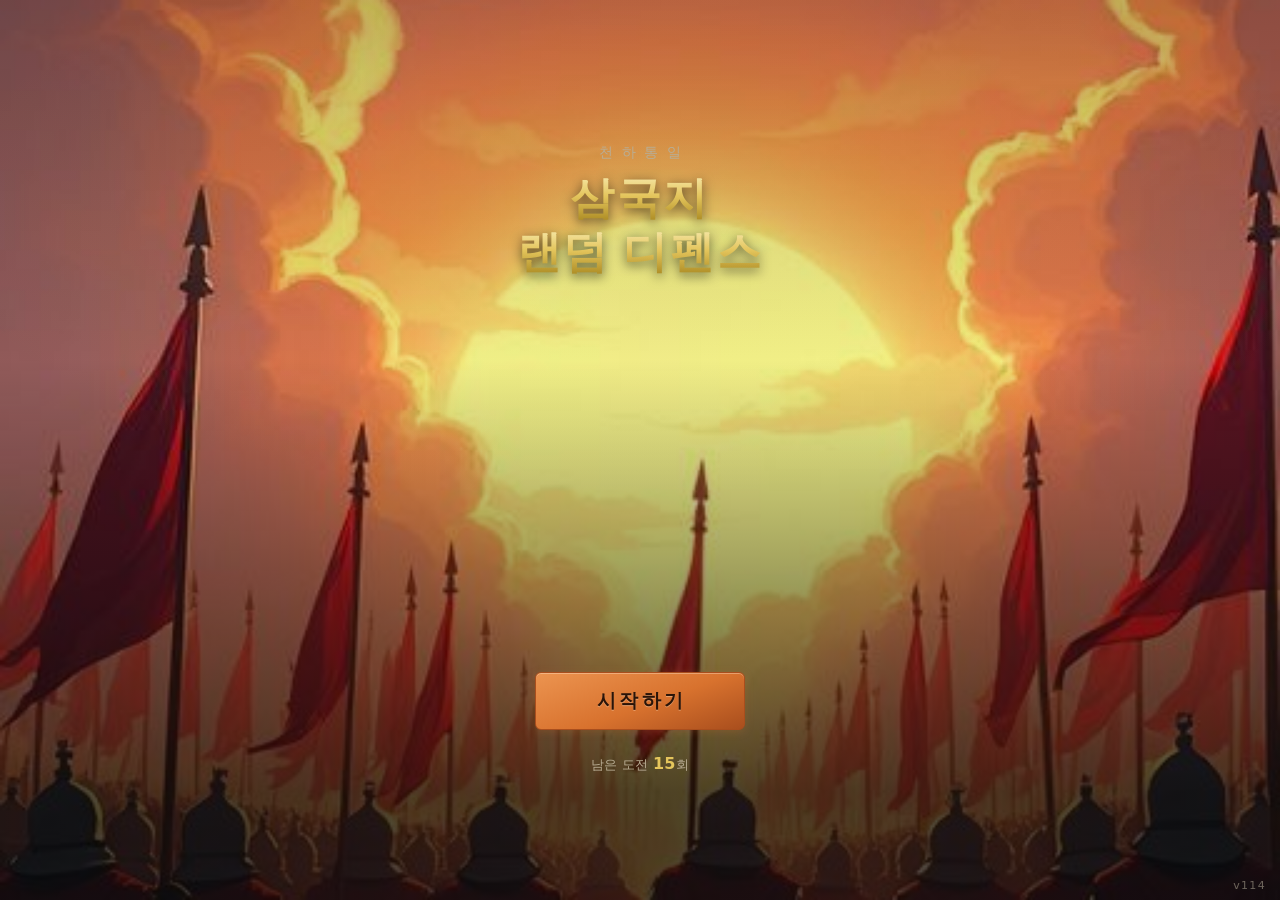
==== commit 3f24b296: "v114 — 가로 전환: 3분할 레이아웃(왼쪽 영웅정보 · 중앙 필드 · 오른쪽 5버튼) - 방향: 세로 고정 → 가로 고정. rotate-guard·manifest·미디어쿼리 전" ====
--- a/index.html
+++ b/index.html
@@ -25,8 +25,8 @@
   <div id="modal-root"></div>
   <div id="rotate-guard" aria-hidden="true">
     <div class="rg-icon">▭</div>
-    <b>세로로 돌려 주세요</b>
-    <span>삼국지 랜덤 디펜스는 세로 화면 전용이에요</span>
+    <b>가로로 돌려 주세요</b>
+    <span>삼국지 랜덤 디펜스는 가로 화면 전용이에요</span>
   </div>
   <script type="module" src="js/main.js"></script>
 </body>
--- a/css/base.css
+++ b/css/base.css
@@ -32,6 +32,7 @@
   --r3-bg: rgba(107, 139, 192, 0.18);
   --r4-bg: rgba(156, 107, 192, 0.18);
   --r5-bg: rgba(201, 162, 39, 0.20);
+  --r6-bg: rgba(95, 227, 255, 0.22);
 
   /* 세력 — 전통 안료 톤 (깃발 위/아래 색) */
   --wei-a: #56749f;  --wei-b: #394f6e;  --wei-t: #8fa9ce;
@@ -45,6 +46,7 @@
   --r3: #6b8bc0;
   --r4: #9c6bc0;
   --r5: #c9a227;
+  --r6: #5fe3ff;
 
   --font: 'Apple SD Gothic Neo', 'Malgun Gothic', 'Noto Sans KR', system-ui, sans-serif;
   /* 제목용 명조 — 기기 내장 세리프만 사용 (오프라인 보장). 없으면 시스템 serif로 */
@@ -53,6 +55,9 @@
   --ease-spring: cubic-bezier(0.34, 1.56, 0.64, 1); /* 눌렀을 때 탄성 */
   --ease-out: cubic-bezier(0.22, 1, 0.36, 1);
   --nav-height: 64px;
+  /* 가로 전환(v114) — 오른쪽 버튼 레일 + 왼쪽 정보 패널 폭 */
+  --rail-w: 128px;   /* 오른쪽 5버튼 세로 레일 */
+  --info-w: 176px;   /* 왼쪽 영웅정보 패널 */
 }
 
 * { margin: 0; padding: 0; box-sizing: border-box; }
@@ -80,7 +85,7 @@
 
 #app {
   position: relative;
-  max-width: 430px;
+  max-width: 960px; /* v114 가로 — 넓은 가로 캔버스 */
   height: 100dvh;
   margin: 0 auto;
   display: grid;
@@ -97,9 +102,8 @@
 #screen-root {
   overflow-y: auto;
   scrollbar-width: none;
-  /* 하단 탭이 떠 있는 오버레이라 내용이 그 밑까지 흐른다.
-     --safe-b: 안드로이드 전체화면에서 env()가 0으로 잡힐 때 JS가 넣는 보정값 */
-  padding-bottom: calc(var(--nav-height) + max(env(safe-area-inset-bottom), var(--safe-b, 0px)) + 8px);
+  /* v114 가로 — 5버튼이 오른쪽 세로 레일이라, 내용이 그 밑으로 가지 않게 오른쪽 여백 확보 */
+  padding-right: calc(var(--rail-w) + max(env(safe-area-inset-right), 0px));
 }
 #screen-root::-webkit-scrollbar { display: none; }
 
@@ -192,20 +196,20 @@
 /* ── 하단 탭 ── */
 
 #tab-bar {
-  position: absolute;
-  left: 0;
+  /* v114 가로 — 오른쪽 세로 레일(소환·단련·합성·반환·도박) */
+  position: absolute;
   right: 0;
+  top: 0;
   bottom: 0;
+  width: calc(var(--rail-w) + max(env(safe-area-inset-right), 0px));
   z-index: 30;
   display: grid;
-  grid-template-columns: repeat(5, 1fr);
-  min-height: var(--nav-height);
-  /* 안드로이드 시스템 버튼 위로 확실히 올라오게 — env()가 0인 기기는 --safe-b 보정 */
-  padding-bottom: max(env(safe-area-inset-bottom), var(--safe-b, 0px));
+  grid-template-rows: repeat(5, 1fr);
+  padding: max(env(safe-area-inset-top), var(--safe-t, 0px)) max(env(safe-area-inset-right), 0px) max(env(safe-area-inset-bottom), var(--safe-b, 0px)) 0;
   background: rgba(16, 13, 10, 0.86);
   backdrop-filter: blur(14px);
   -webkit-backdrop-filter: blur(14px);
-  border-top: 1px solid rgba(239, 230, 210, 0.08);
+  border-left: 1px solid rgba(239, 230, 210, 0.08);
 }
 
 .tab {
@@ -221,16 +225,45 @@
   gap: 3px;
   color: var(--paper-faint);
   font-family: inherit;
-  font-size: 11px;
-  letter-spacing: 0.08em;
+  font-size: 9.5px; /* 7칸 수용 — 살짝 작게 */
+  letter-spacing: 0.02em;
   cursor: pointer;
   transition: color 0.2s var(--ease-out);
 }
 .tab svg {
-  width: 21px;
-  height: 21px;
+  width: 19px;
+  height: 19px;
   transition: transform 0.25s var(--ease-spring);
 }
+.tab span { white-space: nowrap; }
+/* 액션 버튼(소환/단련/합성/반환/도박) — 금빛 브라스 타일로 '누르고 싶게' (v96 디자인 고도화) */
+.tab.act {
+  position: relative; overflow: hidden;
+  margin: 4px 8px; border-radius: 13px; gap: 4px; /* v114 세로 레일 */
+  background: linear-gradient(180deg, #574328 0%, #3b2d1b 52%, #241a10 100%);
+  border: 1px solid rgba(228, 197, 92, 0.3); color: #f0e6cf;
+  box-shadow: inset 0 1.5px 0 rgba(255, 240, 208, 0.16), inset 0 -8px 14px rgba(0, 0, 0, 0.3), 0 3px 7px rgba(0, 0, 0, 0.45);
+  transition: transform 0.12s var(--ease-out), box-shadow 0.15s, border-color 0.15s, background 0.15s;
+}
+.tab.act::before { content: ''; position: absolute; left: 0; right: 0; top: 0; height: 45%; background: linear-gradient(180deg, rgba(255, 245, 220, 0.14), transparent); pointer-events: none; }
+.tab.act svg { width: 20px; height: 20px; color: var(--gold-bright); }
+.tab.act span { color: #f0e6cf; font-weight: 700; letter-spacing: 0.02em; }
+.tab.act:active {
+  transform: translateY(1px) scale(0.95);
+  background: linear-gradient(180deg, rgba(228, 197, 92, 0.24), rgba(120, 90, 40, 0.32));
+  border-color: rgba(228, 197, 92, 0.55);
+  box-shadow: inset 0 2px 6px rgba(0, 0, 0, 0.45), 0 0 11px rgba(228, 197, 92, 0.28);
+}
+/* '합성 가능' 배지 — 우상단 금점 */
+.tab .nav-badge {
+  position: absolute; top: 6px; right: calc(50% - 15px);
+  width: 6px; height: 6px; border-radius: 50%;
+  background: var(--gold-bright); box-shadow: 0 0 5px rgba(228, 197, 92, 0.7);
+}
+.tab .nav-badge[hidden] { display: none; }
+/* 프렙에 병력 0이면 '소환'을 강조 — 맥동 */
+.tab.nudge { color: var(--cta-bright); animation: tab-nudge 1s ease-in-out infinite; }
+@keyframes tab-nudge { 0%, 100% { transform: none; } 50% { transform: translateY(-2px); } }
 .tab:active svg { transform: scale(0.88); }
 .tab.active { color: var(--gold-bright); }
 .tab.active svg { transform: translateY(-1px) scale(1.08); }
@@ -367,7 +400,7 @@
 .modal-backdrop {
   position: fixed;
   inset: 0;
-  z-index: 60;
+  z-index: 400; /* 설정 오버레이(120) 등 위로 — 확인 모달이 가려지지 않게(리셋 무반응 버그 수리) */
   display: flex;
   align-items: flex-end;
   justify-content: center;
@@ -703,10 +736,10 @@
   border: 1px solid var(--cta-deep);
 }
 
-/* ── 가로 전환 가드 (v86) — 세로 전용. 폰을 가로로 돌리면 '세로로 돌려주세요'로 덮고 게임 정지 ── */
+/* ── 방향 가드 (v114) — 가로 전용. 폰을 세로로 들면 '가로로 돌려주세요'로 덮고 게임 정지 ── */
 #rotate-guard { display: none; }
-/* 폰 가로(짧은 높이 + 터치)만 타깃 — 데스크톱/태블릿 가로는 제외 */
-@media (orientation: landscape) and (max-height: 600px) and (pointer: coarse) {
+/* 폰 세로(터치)만 타깃 — 데스크톱/태블릿은 제외 */
+@media (orientation: portrait) and (pointer: coarse) {
   #app, #fx-layer { display: none; }
   #rotate-guard {
     display: flex; position: fixed; inset: 0; z-index: 500;
--- a/css/screens.css
+++ b/css/screens.css
@@ -1875,19 +1875,71 @@
 }
 
 /* ══ 삼국지 랜덤 디펜스 (v61) ══ */
-.rd-screen { display: flex; flex-direction: column; height: 100%; padding: 10px 0 8px; gap: 10px; }
-.rd-hud { display: flex; justify-content: space-around; align-items: center; padding: 0 16px; }
-.rd-stat { display: flex; flex-direction: column; align-items: center; line-height: 1.05; }
-.rd-stat b { font-size: 20px; font-weight: 800; color: var(--paper); font-variant-numeric: tabular-nums; }
-.rd-stat span { font-size: 10px; color: var(--paper-faint); letter-spacing: 0.04em; }
+/* v114 가로 — 3분할: 왼쪽 정보 · 중앙 필드 · (오른쪽 5버튼은 #tab-bar) */
+.rd-screen { position: relative; display: flex; flex-direction: row; align-items: stretch; height: 100%; padding: 6px 0; gap: 6px; }
+.rd-info {
+  width: var(--info-w); flex: none; display: flex; flex-direction: column; gap: 7px;
+  padding: 2px 6px 2px 10px; overflow-y: auto; scrollbar-width: none;
+}
+.rd-info::-webkit-scrollbar { display: none; }
+.rd-center { flex: 1; min-width: 0; display: flex; flex-direction: column; gap: 6px; padding-right: 2px; }
+/* HUD — 왼쪽 패널 상단에 세로 스택 */
+.rd-hud { display: flex; flex-direction: column; gap: 4px; padding: 0; }
+.rd-stat {
+  display: flex; flex-direction: row; align-items: baseline; justify-content: space-between;
+  line-height: 1.05; padding: 5px 9px; border-radius: 9px;
+  background: rgba(0, 0, 0, 0.26); border: 1px solid var(--ink-600);
+}
+.rd-stat b { font-size: 16px; font-weight: 800; color: var(--paper); font-variant-numeric: tabular-nums; }
+.rd-stat span { font-size: 9.5px; color: var(--paper-faint); letter-spacing: 0.02em; }
 .rd-stat.rd-gold b { color: var(--gold-bright); }
 .rd-stat.rd-alive.danger b { color: var(--alert); animation: rd-pulse 0.7s ease-in-out infinite; }
+.rd-stat.rd-kills b { color: var(--paper); }
+/* 선택 영웅 상세 */
+.rd-hero-info { flex: 1; display: flex; flex-direction: column; gap: 5px; padding: 9px 10px; border-radius: 11px; background: rgba(0, 0, 0, 0.3); border: 1px solid var(--ink-600); }
+.rd-hi-empty { margin: auto 0; text-align: center; font-size: 11px; color: var(--paper-faint); line-height: 1.5; }
+.rd-hi-name { display: flex; align-items: center; gap: 5px; }
+.rd-hi-name b { font-family: var(--font-display); font-size: 19px; font-weight: 800; color: #f4ecd8; }
+.rd-hi-name.tier-4 b { color: #d9b6ff; } .rd-hi-name.tier-5 b { color: #ffe08a; } .rd-hi-name.tier-6 b { color: #ffe486; text-shadow: 0 0 9px rgba(255, 228, 134, 0.6); }
+.rd-hi-sub { font-size: 11px; font-weight: 700; color: var(--gold-bright); letter-spacing: 0.02em; }
+.rd-hi-title { font-size: 10px; color: var(--paper-faint); font-style: italic; margin-bottom: 2px; }
+.rd-hi-badges { display: flex; gap: 5px; flex-wrap: wrap; margin: 1px 0 3px; }
+.rd-hi-elem, .rd-hi-wpn { font-size: 10px; font-weight: 800; padding: 2px 7px; border-radius: 6px; background: rgba(0, 0, 0, 0.4); }
+.rd-hi-wpn { color: #ffd76a; } .rd-hi-wpn.wpn-bow { color: #8fe0b0; } .rd-hi-wpn.wpn-magic { color: #ff9a5a; } .rd-hi-wpn.wpn-spear { color: #f0b48a; }
+.rd-hi-stats { list-style: none; display: flex; flex-direction: column; gap: 3px; margin: 2px 0; }
+.rd-hi-stats li { display: flex; justify-content: space-between; align-items: baseline; font-size: 11px; padding: 3px 2px; border-bottom: 1px solid rgba(239, 230, 210, 0.06); }
+.rd-hi-stats span { color: var(--paper-faint); }
+.rd-hi-stats b { color: #f0e6cf; font-weight: 800; font-variant-numeric: tabular-nums; }
+.rd-hi-perk { margin-top: 3px; font-size: 10.5px; font-weight: 700; color: #b6d9a0; padding: 4px 7px; border-radius: 7px; background: rgba(90, 140, 70, 0.14); }
 @keyframes rd-pulse { 50% { opacity: 0.5; } }
+
+/* 이번 라운드 출현 진행 바 (v87) — 총 몇 중 몇이 나왔나 */
+.rd-spawnbar {
+  position: relative; margin: 0 4px; height: 13px; flex: none; border-radius: 7px;
+  background: rgba(0, 0, 0, 0.34); overflow: hidden; border: 1px solid var(--ink-600);
+}
+.rd-spawnbar i {
+  position: absolute; inset: 0; display: block; width: 0;
+  background: linear-gradient(90deg, rgba(216, 114, 46, 0.45), rgba(224, 150, 74, 0.62));
+  transition: width 0.2s linear;
+}
+.rd-spawnbar b {
+  position: relative; display: block; text-align: center; line-height: 13px;
+  font-size: 9px; font-weight: 700; font-style: normal; color: var(--paper);
+  text-shadow: 0 1px 1px rgba(0, 0, 0, 0.75); letter-spacing: 0.02em;
+}
+/* 이번 라운드 적 속성(통일) — 바 오른쪽 끝의 색 글자 (색은 인라인) */
+.rd-round-elem {
+  position: absolute; right: 7px; top: 50%; transform: translateY(-50%); z-index: 2;
+  font-size: 9px; font-weight: 800; font-style: normal;
+  text-shadow: 0 1px 2px rgba(0, 0, 0, 0.9);
+}
 
 .rd-field {
   position: relative;
   flex: 1;
-  margin: 0 14px;
+  margin: 0 4px;
+  min-height: 0;
   border-radius: 12px;
   background:
     radial-gradient(ellipse at 50% 36%, rgba(152, 128, 92, 0.5), rgba(64, 50, 34, 0.82) 60%, rgba(30, 24, 16, 0.95)),
@@ -1909,6 +1961,35 @@
 .rd-units { pointer-events: none; }
 .rd-enemies { pointer-events: none; }
 
+/* ── 3D 필드(Three.js 빌보드) — 캔버스 아래, 이름표/이펙트/버튼은 위 ── */
+.rd-3d-wrap { position: absolute; inset: 0; }
+.rd-3d { position: absolute; inset: 0; width: 100%; height: 100%; display: block; }
+.rd-labels { position: absolute; inset: 0; pointer-events: none; overflow: hidden; }
+.rd-name3d { position: absolute; left: 0; top: 0; white-space: nowrap; will-change: transform; font-style: normal; }
+.rd-name3d {
+  display: inline-flex; align-items: center; gap: 3px;
+  font-size: 9px; font-weight: 700; line-height: 1; color: #f0e6cf;
+  text-shadow: 0 1px 2px rgba(0, 0, 0, 0.95);
+  padding: 1.5px 4px 1.5px 2px; border-radius: 4px; background: rgba(12, 9, 6, 0.55);
+  box-shadow: inset 0 0 0 1px rgba(255, 255, 255, 0.06);
+}
+/* 등급 테두리색 — 3D 몸 오라와 짝. 등급↑ = 밝고 강한 테두리/글로우(별표 대체) */
+.rd-name3d.tier-2 { box-shadow: inset 0 0 0 1px rgba(134, 217, 146, 0.55); }
+.rd-name3d.tier-3 { box-shadow: inset 0 0 0 1px rgba(90, 168, 242, 0.75); }
+.rd-name3d.tier-4 { box-shadow: inset 0 0 0 1px rgba(184, 132, 242, 0.85), 0 0 5px rgba(184, 132, 242, 0.4); }
+.rd-name3d.tier-5 { box-shadow: inset 0 0 0 1px rgba(242, 195, 74, 0.95), 0 0 7px rgba(242, 195, 74, 0.5); }
+.rd-name3d.tier-6 { animation: rd-tier6-glow 1.4s ease-in-out infinite; }
+@keyframes rd-tier6-glow {
+  0%, 100% { box-shadow: inset 0 0 0 1.2px rgba(255, 228, 134, 1), 0 0 8px rgba(255, 228, 134, 0.5); }
+  50% { box-shadow: inset 0 0 0 1.2px #fff, 0 0 14px rgba(255, 228, 134, 0.85); }
+}
+/* 공격 형태 아이콘 — 이름 앞 작은 네모(창·칼·활·기마) */
+.rd-wpn { display: inline-flex; width: 13px; height: 13px; flex: none; padding: 1.5px; border-radius: 3px; background: rgba(0, 0, 0, 0.55); color: #ffd76a; box-shadow: inset 0 0 0 1px rgba(232, 196, 99, 0.35); }
+.rd-wpn svg { width: 100%; height: 100%; display: block; }
+.rd-wpn.wpn-bow { color: #8fe0b0; }
+.rd-wpn.wpn-magic { color: #ff9a5a; }
+.rd-wpn.wpn-spear { color: #f0b48a; }
+
 /* 유닛(소환한 영웅) — 탭하면 단련/합성/반환 패널 */
 .rd-unit { position: absolute; left: 0; top: 0; width: 0; height: 0; will-change: transform; pointer-events: auto; cursor: pointer; }
 .rd-unit::before {
@@ -1937,22 +2018,41 @@
 .rd-unit.r3 { --rar: var(--r3); }
 .rd-unit.r4 { --rar: var(--r4); }
 .rd-unit.r5 { --rar: var(--r5); }
+.rd-unit.r6 { --rar: var(--r6); }
 .rd-unit.r5 .rd-sprite { filter: drop-shadow(0 0 8px rgba(228, 197, 92, 0.85)) drop-shadow(0 2px 2px rgba(0,0,0,0.5)) brightness(1.13); }
+.rd-unit.r6 .rd-sprite { filter: drop-shadow(0 0 11px rgba(95, 227, 255, 0.95)) drop-shadow(0 2px 2px rgba(0,0,0,0.5)) brightness(1.16); }
 .rd-unit.r4 .rd-sprite { filter: drop-shadow(0 0 6px rgba(156, 107, 192, 0.8)) drop-shadow(0 2px 2px rgba(0,0,0,0.5)) brightness(1.13); }
 .rd-unit.r3 .rd-sprite { filter: drop-shadow(0 0 5px rgba(107, 139, 192, 0.6)) drop-shadow(0 2px 2px rgba(0,0,0,0.5)) brightness(1.12); }
-/* 등급 별 — 머리 위, 등급색 */
+/* 등급 별 — 개수=등급, 색=속성(인라인). 색이 곧 속성이라 별도 배지 없앰(v96). 어두운 외곽선으로 밝은색도 또렷하게. */
 .rd-unit .rd-stars {
-  position: absolute; left: 50%; bottom: 55px; transform: translateX(-50%);
-  font-size: 8px; line-height: 1; letter-spacing: -0.5px; white-space: nowrap; font-style: normal;
-  color: var(--rar, #9a9186); text-shadow: 0 1px 1.5px rgba(0, 0, 0, 0.95), 0 0 2px rgba(0, 0, 0, 0.9);
+  position: absolute; left: 50%; bottom: 62px; transform: translateX(-50%);
+  font-size: 10px; line-height: 1; letter-spacing: -0.3px; white-space: nowrap; font-style: normal;
+  color: var(--rar, #9a9186);
+  text-shadow: 0 0 2px rgba(0, 0, 0, 0.95), 0 1px 2px rgba(0, 0, 0, 0.95), -0.5px -0.5px 1px rgba(0, 0, 0, 0.8);
   pointer-events: none;
 }
-/* 속성 배지 — 색 + 글자(水/火/土)로 명확하게. 오른쪽 어깨 위. */
+/* 6성 왕별 — 별 하나로 크게 빛난다(속성색 + 백광 발광) v104 */
+.rd-unit .rd-stars.king {
+  font-size: 15px; bottom: 60px;
+  animation: rd-king-glow 1.4s ease-in-out infinite;
+}
+@keyframes rd-king-glow {
+  0%, 100% { filter: drop-shadow(0 0 3px currentColor); transform: translateX(-50%) scale(1); }
+  50% { filter: drop-shadow(0 0 8px currentColor) drop-shadow(0 0 3px #fff); transform: translateX(-50%) scale(1.18); }
+}
+/* 영웅 이름 — 캐릭터 발밑(v102). 방향 반전 안 됨(별처럼) */
+.rd-unit .rd-uname {
+  position: absolute; left: 50%; bottom: -11px; transform: translateX(-50%);
+  font-size: 8px; font-weight: 700; font-style: normal; white-space: nowrap; line-height: 1;
+  color: #f0e6cf; text-shadow: 0 1px 2px rgba(0, 0, 0, 0.95);
+  padding: 1px 3px; border-radius: 3px; background: rgba(12, 9, 6, 0.55); pointer-events: none;
+}
+/* 속성 배지 — 색 + 글자(水/火/土). 머리 위(별 아래) — 몸/얼굴을 가리지 않게 */
 .rd-unit .rd-elem {
-  position: absolute; left: 66%; bottom: 39px; transform: translateX(-50%);
-  width: 14px; height: 14px; border-radius: 50%;
+  position: absolute; left: 50%; bottom: 53px; transform: translateX(-50%);
+  width: 13px; height: 13px; border-radius: 50%;
   display: flex; align-items: center; justify-content: center;
-  color: #fff; font-size: 9px; font-weight: 700; font-style: normal; line-height: 1;
+  color: #fff; font-size: 8.5px; font-weight: 700; font-style: normal; line-height: 1;
   box-shadow: 0 0 0 1.5px rgba(0, 0, 0, 0.55), 0 1px 2px rgba(0, 0, 0, 0.6); pointer-events: none;
 }
 /* 방향 뒤집기 래퍼 — 이동/공격 방향으로 좌우 반전(스프라이트만; 체력·속성점은 안 뒤집힘) */
@@ -1974,6 +2074,43 @@
   100% { transform: translateX(-50%) translateY(0); }
 }
 
+/* 무기 휘두름 (v91) — 근접(참격) 유닛이 칠 때 앞쪽으로 칼이 호(弧)를 그리며 번뜩인다.
+   scaleX(var(--face))로 바라보는 방향에 맞춰 좌우 뒤집힘. 화살 유닛은 대신 투사체가 날아간다. */
+.rd-unit[data-weapon="slash"].fire::after {
+  content: ''; position: absolute; z-index: 3; pointer-events: none;
+  top: 50%; left: 50%; width: 46px; height: 42px; margin: -21px 0 0 0;
+  background: radial-gradient(ellipse 58% 100% at 12% 50%, transparent 55%, rgba(255, 255, 255, 0.96) 63%, #ffe6a2 71%, transparent 82%);
+  transform-origin: left center;
+  animation: rd-swing 0.24s ease-out forwards;
+  filter: drop-shadow(0 0 5px rgba(255, 220, 140, 0.7));
+}
+@keyframes rd-swing {
+  0%   { opacity: 0; transform: scaleX(var(--face, 1)) rotate(-58deg) scale(0.62); }
+  30%  { opacity: 1; }
+  100% { opacity: 0; transform: scaleX(var(--face, 1)) rotate(54deg) scale(1.08); }
+}
+/* 활 발사 섬광 (v96) — 궁수/책사가 쏠 때 앞쪽에 번쩍(참격의 칼호처럼 공격을 또렷하게) */
+.rd-unit[data-weapon="arrow"].fire::after {
+  content: ''; position: absolute; z-index: 3; pointer-events: none;
+  top: 46%; left: 50%; width: 18px; height: 18px; margin: -9px 0 0 0;
+  background: radial-gradient(circle, #fff 18%, #ffe6a2 42%, transparent 68%);
+  animation: rd-bowflash 0.22s ease-out forwards;
+}
+@keyframes rd-bowflash {
+  0%   { opacity: 0; transform: scaleX(var(--face, 1)) translateX(2px) scale(0.5); }
+  40%  { opacity: 1; }
+  100% { opacity: 0; transform: scaleX(var(--face, 1)) translateX(11px) scale(1.15); }
+}
+/* 꽂힌 화살 (v91) — 궁수/책사 명중 지점에 화살이 잠깐 박혔다 사라진다 */
+.rd-stuck { position: absolute; left: 0; top: 0; transform: translate(-50%, -50%); z-index: 4; pointer-events: none; }
+.rd-stuck::before {
+  content: ''; position: absolute; width: 22px; height: 3px; left: -14px; top: -1.5px; border-radius: 2px;
+  background: linear-gradient(90deg, #7a5230, #caa46a 55%, #fff);
+  transform: rotate(var(--ang, 0deg)); box-shadow: 0 0 5px rgba(0, 0, 0, 0.5);
+  animation: rd-stuck-fade 0.5s ease-out 0.05s forwards;
+}
+@keyframes rd-stuck-fade { 0%, 68% { opacity: 1; } 100% { opacity: 0; } }
+
 /* 투사체 — 참격/화살이 적에게 날아가 명중 지점에서 불꽃 (v69) */
 .rd-shots { position: absolute; inset: 0; pointer-events: none; z-index: 3; }
 .rd-shot {
@@ -1990,9 +2127,17 @@
 }
 /* v78: 더 크고 밝게 — 잘 보이게 (화살=긴 광선, 참격=흰 초승달) */
 .rd-shot.arrow::before {
-  width: 28px; height: 5px; border-radius: 3px;
-  background: linear-gradient(90deg, transparent, var(--c) 35%, #fff 85%);
-  box-shadow: 0 0 9px var(--c), 0 0 3px #fff;
+  width: 38px; height: 5px; border-radius: 3px;
+  background: linear-gradient(90deg, transparent, var(--c) 22%, #ffe9a8 62%, #fff 100%);
+  box-shadow: 0 0 13px var(--c), 0 0 6px #fff;
+}
+/* 화살촉 — 앞쪽 끝의 밝은 삼각형(진행 방향으로) */
+.rd-shot.arrow::after {
+  content: ''; position: absolute; left: 0; top: 0;
+  transform: translate(-50%, -50%) rotate(var(--ang)) translateX(19px);
+  width: 0; height: 0;
+  border-left: 10px solid #fff; border-top: 5px solid transparent; border-bottom: 5px solid transparent;
+  filter: drop-shadow(0 0 5px var(--c));
 }
 .rd-shot.slash::before {
   width: 34px; height: 13px; border-radius: 50%;
@@ -2089,44 +2234,227 @@
   100% { transform: translateX(-50%); filter: none; }
 }
 
-/* 컨트롤 */
-.rd-controls { display: flex; justify-content: center; gap: 10px; padding: 0 16px; }
-.rd-summon { flex: 1; max-width: 240px; min-height: 54px; gap: 2px; }
-.rd-summon.can-buy { animation: hs-primary-glow 2s var(--ease-out) infinite; }
-.rd-summon b { font-size: 17px; font-weight: 800; }
-.rd-summon.shake { animation: shake 0.3s; }
-.rd-gamble { min-width: 88px; min-height: 54px; gap: 1px; border-color: rgba(216, 114, 46, 0.5); }
-.rd-gamble b { font-size: 15px; font-weight: 800; color: var(--cta-bright); }
-
-/* 10연 소환 · 단일 소환 · 하위 컨트롤 (v68) */
-.rd-summon10 { flex: 1.6; min-height: 54px; gap: 2px; }
-.rd-summon10 b { font-size: 17px; font-weight: 800; }
-.rd-summon10.can-buy { animation: hs-primary-glow 2s var(--ease-out) infinite; }
-.rd-summon10.shake { animation: shake 0.3s; }
-/* 온보딩 유도 — 프렙에 병력 0일 때 강하게 맥동(무료 10연 쓰라고) */
-.rd-summon10.nudge { animation: rd-nudge 0.85s ease-in-out infinite; }
-@keyframes rd-nudge {
-  0%, 100% { transform: scale(1); box-shadow: 0 0 0 0 rgba(236, 148, 80, 0.55); }
-  50% { transform: scale(1.035); box-shadow: 0 0 0 7px rgba(236, 148, 80, 0); }
-}
-.rd-controls .rd-summon { flex: 1; max-width: 150px; }
-.rd-controls.sub { margin-top: 2px; }
-.rd-controls.sub .btn { flex: 1; max-width: 190px; min-height: 44px; gap: 1px; }
-
-/* 합성 상시 버튼 + 탭 안내 (v74) */
+/* ── 하단 도크 + 컨텍스트 시트 — 액션 옵션을 여기 펼친다. 도크는 고정 높이라 필드가 안 흔들리고,
+      시트는 도크 안에 담겨(overflow) 전투 화면을 침범하지 않는다 (v94 수석: 메인화면과 분리). ── */
 .rd-tip {
-  text-align: center; font-size: 11.5px; color: var(--paper-faint);
-  margin: 0 16px; letter-spacing: 0.02em; line-height: 1.1;
+  flex: none; text-align: center; font-size: 11px; color: var(--paper-faint);
+  letter-spacing: 0.01em; line-height: 1.3; padding: 0 8px;
+  white-space: nowrap; overflow: hidden; text-overflow: ellipsis; /* 한 줄 고정(수석) */
 }
 .rd-tip b { color: var(--gold-bright); font-weight: 700; }
 .rd-tip[hidden] { display: none; }
-.rd-merge b { font-weight: 800; }
+
+/* v114 가로 — 시트는 오른쪽 버튼 레일 옆에 떠서 펼쳐진다(필드 위 오버레이) */
+.rd-sheet {
+  position: absolute; right: 6px; top: 50%; transform: translateY(-50%);
+  width: 300px; max-width: 48%; max-height: 94%; overflow-y: auto; z-index: 24;
+  background: linear-gradient(180deg, rgba(28, 23, 16, 0.98), rgba(20, 16, 11, 0.99));
+  border: 1px solid var(--gold-deep, #6b5320); border-radius: 14px;
+  padding: 8px 10px 10px; box-shadow: 0 10px 30px rgba(0, 0, 0, 0.6);
+  animation: rd-sheet-in 0.18s var(--ease-out);
+}
+.rd-sheet::-webkit-scrollbar { display: none; }
+.rd-sheet[hidden] { display: none; }
+@keyframes rd-sheet-in { from { transform: translate(14px, -50%); opacity: 0; } }
+.rd-sheet-head { display: flex; align-items: center; gap: 8px; margin-bottom: 8px; }
+.rd-sheet-head b { font-size: 12.5px; font-weight: 700; color: var(--paper); }
+.rd-sheet-hint { font-size: 10px; color: var(--paper-faint); margin-left: auto; }
+.rd-sheet-x { appearance: none; background: none; border: 0; color: var(--paper-faint); font-size: 15px; line-height: 1; padding: 4px 6px; cursor: pointer; margin-left: 6px; }
+
+/* 소환 옵션 — 큼직한 금빛 CTA */
+.rd-summon-opts { display: flex; gap: 8px; }
+.rd-summon-opts .btn { flex: 1; min-height: 58px; gap: 3px; border-radius: 13px; }
+.rd-summon-opts .btn b { font-size: 18px; font-weight: 800; letter-spacing: 0.03em; }
+.rd-summon-one {
+  box-shadow: inset 0 1px 0 rgba(255, 240, 224, 0.45), 0 4px 16px var(--cta-tint);
+  animation: hs-primary-glow 2.4s var(--ease-out) infinite;
+}
+
+/* 속성 단련 — 4속성 × (공격/공속). 컴팩트 단일행으로 도크 안에 담는다. */
+.rd-eu-list { display: flex; flex-direction: column; gap: 4px; }
+.rd-eu-row { display: grid; grid-template-columns: 50px 1fr 1fr; gap: 5px; align-items: stretch; }
+.rd-eu-name { font-size: 12px; font-weight: 800; display: flex; align-items: center; }
+.rd-eu-btn {
+  appearance: none; display: flex; align-items: center; justify-content: space-between; gap: 4px;
+  background: linear-gradient(180deg, rgba(255, 255, 255, 0.055), rgba(255, 255, 255, 0.02));
+  border: 1px solid rgba(228, 197, 92, 0.15); border-radius: 8px;
+  padding: 4px 9px; cursor: pointer; color: var(--paper); font-size: 10.5px; min-height: 32px;
+  transition: transform 0.1s, background 0.12s, border-color 0.12s;
+}
+.rd-eu-btn:active { transform: scale(0.96); background: rgba(228, 197, 92, 0.16); border-color: rgba(228, 197, 92, 0.5); }
+.rd-eu-btn em { font-style: normal; color: var(--paper-dim); }
+.rd-eu-cost { font-size: 10px; color: var(--gold-bright); font-weight: 700; white-space: nowrap; }
+
+/* 반환 조건 */
+.rd-rf-row { display: flex; align-items: center; gap: 6px; margin-bottom: 6px; }
+.rd-rf-row > span { font-size: 11px; color: var(--paper-dim); width: 30px; flex: none; }
+.rd-chips { display: flex; gap: 5px; flex-wrap: wrap; }
+.rd-chip {
+  appearance: none; background: linear-gradient(180deg, rgba(255, 255, 255, 0.06), rgba(255, 255, 255, 0.02));
+  border: 1px solid rgba(228, 197, 92, 0.14); color: var(--paper-dim);
+  border-radius: 999px; padding: 5px 11px; font-size: 11px; cursor: pointer;
+  transition: transform 0.1s, background 0.12s, border-color 0.12s, color 0.12s;
+}
+.rd-chip:active { transform: scale(0.95); }
+.rd-chip.on {
+  background: linear-gradient(180deg, rgba(228, 197, 92, 0.28), rgba(228, 197, 92, 0.12));
+  border-color: var(--gold-bright); color: var(--gold-bright); font-weight: 700;
+  box-shadow: 0 0 8px rgba(228, 197, 92, 0.25);
+}
+.rd-rf-go { width: 100%; min-height: 44px; margin-top: 2px; font-weight: 700; justify-content: center; }
+.rd-rf-go:disabled { opacity: 0.5; }
+/* 자동 반환 스위치 (v104) */
+.rd-auto-switch {
+  appearance: none; cursor: pointer; width: 100%; margin-top: 8px;
+  display: flex; align-items: center; gap: 9px; padding: 8px 12px; border-radius: 10px;
+  background: rgba(255, 255, 255, 0.03); border: 1px solid var(--ink-600); color: var(--paper-dim);
+  font-size: 12px; font-weight: 700; transition: background 0.15s, border-color 0.15s, color 0.15s;
+}
+.rd-auto-switch:active { transform: scale(0.99); }
+.rd-auto-switch.on { background: rgba(95, 189, 134, 0.14); border-color: #57bd86; color: #8fe0b0; }
+.rd-switch { width: 34px; height: 20px; border-radius: 999px; background: var(--ink-600); position: relative; flex: none; transition: background 0.15s; }
+.rd-switch i { position: absolute; top: 2px; left: 2px; width: 16px; height: 16px; border-radius: 50%; background: #d6cbb4; transition: transform 0.18s var(--ease-spring); }
+.rd-auto-switch.on .rd-switch { background: #57bd86; }
+.rd-auto-switch.on .rd-switch i { transform: translateX(14px); background: #fff; }
+
+/* 도박 — 프리미엄 주사위: 펠트 테이블 플래터 + 골드 베벨 큐브 */
+.rd-dice {
+  position: relative; display: flex; justify-content: center; gap: 34px;
+  margin: 4px 0 8px; padding: 9px 0 5px; perspective: 360px;
+}
+.rd-dice::before { /* 펠트 도박 테이블 (금테) */
+  content: ''; position: absolute; left: 50%; top: 52%; transform: translate(-50%, -50%);
+  width: 200px; height: 82px; border-radius: 50%; z-index: 0;
+  background: radial-gradient(ellipse at 50% 38%, #34614a, #1d3829 68%, #132419);
+  box-shadow: inset 0 0 0 2px rgba(228, 197, 92, 0.38), inset 0 4px 16px rgba(0, 0, 0, 0.55), 0 5px 14px rgba(0, 0, 0, 0.45);
+}
+.rd-die {
+  width: 58px; height: 58px; position: relative; transform-style: preserve-3d; z-index: 1;
+  transform: rotateX(-25deg) rotateY(-32deg);
+  filter: drop-shadow(4px 10px 9px rgba(0, 0, 0, 0.6));
+}
+.rd-die.settle { transition: transform 0.5s cubic-bezier(0.2, 1.5, 0.35, 1); }
+.rd-die.rolling { animation: rd-die-tumble 0.4s linear infinite; }
+@keyframes rd-die-tumble {
+  0% { transform: rotateX(0) rotateY(0) rotateZ(0); }
+  100% { transform: rotateX(396deg) rotateY(324deg) rotateZ(216deg); }
+}
+.rd-die-face {
+  position: absolute; inset: 0; border-radius: 13px; backface-visibility: hidden;
+  background: linear-gradient(150deg, #fdf7ec 0%, #efe2c9 55%, #dccdae 100%);
+  border: 1px solid #cbb787;
+  box-shadow: inset 0 0 0 2px rgba(255, 250, 240, 0.55), inset 0 -4px 8px rgba(120, 96, 54, 0.32), inset 0 3px 5px rgba(255, 255, 255, 0.6);
+  display: grid; grid-template: repeat(3, 1fr) / repeat(3, 1fr); padding: 8px; gap: 1px;
+}
+.rd-die-face i { display: block; }
+.rd-die-face .rd-pip {
+  width: 10px; height: 10px; border-radius: 50%; align-self: center; justify-self: center;
+  background: radial-gradient(circle at 36% 30%, #6b4a22, #2a1806 70%);
+  box-shadow: inset 0 -1px 1.5px rgba(0, 0, 0, 0.6), 0 0.5px 0 rgba(255, 255, 255, 0.5);
+}
+.rd-die-face.f1 .rd-pip { background: radial-gradient(circle at 36% 30%, #e2604a, #9c2718 70%); } /* 1은 붉은 눈 (전통 주사위) */
+.rd-die-face.f1 { transform: rotateY(0deg) translateZ(29px); }
+.rd-die-face.f2 { transform: rotateY(180deg) translateZ(29px); }
+.rd-die-face.f3 { transform: rotateY(90deg) translateZ(29px); }
+.rd-die-face.f4 { transform: rotateY(-90deg) translateZ(29px); }
+.rd-die-face.f5 { transform: rotateX(90deg) translateZ(29px); }
+.rd-die-face.f6 { transform: rotateX(-90deg) translateZ(29px); }
+/* 면 음영 — 윗면 밝게, 옆/아랫면 어둡게 = 큐브 볼륨감 */
+.rd-die-face.f5 { filter: brightness(1.16); }
+.rd-die-face.f3 { filter: brightness(0.82); }
+.rd-die-face.f4 { filter: brightness(0.72); }
+.rd-die-face.f6 { filter: brightness(0.66); }
+.rd-die.lucky .rd-die-face {
+  background: linear-gradient(150deg, #fff0c2, #e9b84e); border-color: #f5d878;
+  box-shadow: inset 0 0 0 2px rgba(255, 240, 190, 0.7), 0 0 16px rgba(240, 196, 78, 0.75);
+}
+.rd-die.lucky .rd-die-face .rd-pip { background: radial-gradient(circle at 36% 30%, #7a4a12, #3a2205 70%); }
+/* 3D 주사위 캔버스(Three.js 육면체) */
+.rd-dice3d { display: block; width: 100%; height: 78px; margin: 1px 0 6px; touch-action: none; }
+.rd-gm-info { text-align: center; font-size: 11.5px; color: var(--paper-dim); margin-bottom: 9px; }
+.rd-gm-info em { color: var(--gold-bright); font-style: normal; font-weight: 700; }
+.rd-gm-lucky {
+  display: inline-block; color: #ffe9a8; font-weight: 900; font-size: 14px; letter-spacing: 0.04em;
+  text-shadow: 0 0 10px rgba(240, 196, 78, 0.9); animation: rd-lucky-pop 0.5s var(--ease-spring);
+}
+@keyframes rd-lucky-pop { 0% { transform: scale(0.4); opacity: 0; } 60% { transform: scale(1.25); } 100% { transform: scale(1); opacity: 1; } }
+/* 도박 결과 — '몇 나왔는지'(주사위 눈) + '얼마!'(획득) 큼직하게 팝 (수석: 결과가 맛나게) */
+.rd-gm-result { text-align: center; margin: 2px 0 8px; opacity: 0; }
+.rd-gm-result.pop { animation: rd-gm-pop 0.4s var(--ease-spring) forwards; }
+@keyframes rd-gm-pop { 0% { transform: scale(0.5) translateY(6px); opacity: 0; } 60% { transform: scale(1.12); } 100% { transform: scale(1); opacity: 1; } }
+.rd-gm-dice { display: flex; align-items: center; justify-content: center; gap: 6px; margin-bottom: 2px; }
+.rd-gm-face { font-size: 30px; line-height: 1; color: #fdf6e6; text-shadow: 0 2px 4px rgba(0, 0, 0, 0.7); }
+.rd-gm-dice em { font-style: normal; font-size: 14px; font-weight: 800; color: var(--paper-dim); margin-left: 4px; }
+.rd-gm-won { display: block; font-family: var(--font-display); font-size: 22px; font-weight: 900; color: var(--gold-bright); letter-spacing: 0.02em; text-shadow: 0 1px 3px rgba(0, 0, 0, 0.6); }
+.rd-gm-won.lucky { color: #ffe9a8; font-size: 25px; text-shadow: 0 0 12px rgba(240, 196, 78, 0.95); }
+.rd-gm-dice.lucky em { color: #ffe9a8; }
+.rd-gm-go {
+  width: 100%; min-height: 50px; font-weight: 800; font-size: 15px; justify-content: center;
+  letter-spacing: 0.02em; border-radius: 13px;
+  box-shadow: inset 0 1px 0 rgba(255, 240, 224, 0.4), 0 4px 14px rgba(228, 197, 92, 0.28);
+}
+.rd-gm-go::before { content: '🎲'; margin-right: 7px; font-size: 16px; filter: drop-shadow(0 1px 1px rgba(0,0,0,0.4)); }
+.rd-gm-go:disabled { opacity: 0.55; }
+.rd-gm-go:disabled::before { content: '⏳'; }
+
+/* 라운드 제한 타이머 (v93) — 필드 상단 중앙, 10초 이하 빨강 */
+.rd-timer {
+  position: absolute; top: 8px; left: 50%; transform: translateX(-50%); z-index: 5;
+  display: flex; align-items: baseline; gap: 2px; padding: 3px 13px; border-radius: 999px;
+  background: rgba(18, 15, 10, 0.72); border: 1px solid var(--ink-600);
+}
+.rd-timer[hidden] { display: none; }
+.rd-timer b { font-family: var(--font-display); font-size: 18px; font-weight: 800; color: var(--paper); line-height: 1; }
+.rd-timer span { font-size: 10px; color: var(--paper-dim); }
+.rd-timer.low { border-color: #e0613a; animation: rd-timer-low 0.7s ease-in-out infinite; }
+.rd-timer.low b { color: #ff7a54; }
+@keyframes rd-timer-low { 50% { transform: translateX(-50%) scale(1.09); } }
+
+/* 다음 라운드 버튼 (v103) — 다 잡았는데 타이머 남으면 중앙에 떠서 즉시 넘어가기 */
+.rd-next {
+  position: absolute; left: 50%; top: 41%; transform: translateX(-50%); z-index: 8;
+  appearance: none; cursor: pointer; padding: 13px 34px; border-radius: 15px; overflow: hidden;
+  background: linear-gradient(180deg, #ffcf86 0%, var(--cta) 52%, var(--cta-deep) 100%);
+  border: 0; color: var(--cta-ink);
+  font-family: var(--font-display); font-size: 21px; font-weight: 800; letter-spacing: 0.04em;
+  text-shadow: 0 1px 0 rgba(255, 236, 210, 0.55);
+  box-shadow: inset 0 2px 0 rgba(255, 246, 228, 0.7), inset 0 -3px 7px rgba(150, 74, 20, 0.4), 0 6px 16px rgba(0, 0, 0, 0.5), 0 0 0 1.5px var(--cta-deep);
+  animation: rd-next-pulse 1.3s ease-in-out infinite;
+  transition: transform 0.08s, box-shadow 0.08s;
+}
+.rd-next::before { content: ''; position: absolute; left: 0; right: 0; top: 0; height: 48%; background: linear-gradient(180deg, rgba(255, 255, 255, 0.4), transparent); border-radius: 15px 15px 40% 40% / 15px 15px 100% 100%; pointer-events: none; }
+.rd-next:active { transform: translateX(-50%) translateY(2px) scale(0.97); box-shadow: inset 0 1px 0 rgba(255, 246, 228, 0.5), inset 0 -1px 3px rgba(150, 74, 20, 0.4), 0 2px 6px rgba(0, 0, 0, 0.45), 0 0 0 1.5px var(--cta-deep); }
+.rd-next[hidden] { display: none; }
+@keyframes rd-next-pulse {
+  0%, 100% { box-shadow: inset 0 1px 0 rgba(255, 240, 224, 0.4), 0 6px 20px rgba(0, 0, 0, 0.5), 0 0 0 0 rgba(236, 148, 80, 0.55); }
+  50% { box-shadow: inset 0 1px 0 rgba(255, 240, 224, 0.4), 0 6px 20px rgba(0, 0, 0, 0.5), 0 0 0 11px rgba(236, 148, 80, 0); }
+}
+
+/* 초월 광역기 파문 (v93) */
+.rd-aoe {
+  position: absolute; width: 0; height: 0; transform: translate(-50%, -50%);
+  border-radius: 50%; border: 3px solid var(--c, #ffe6a2); pointer-events: none; z-index: 4;
+  box-shadow: 0 0 18px var(--c, #ffe6a2), inset 0 0 18px var(--c, #ffe6a2);
+  animation: rd-aoe-ring 0.62s ease-out forwards;
+}
+@keyframes rd-aoe-ring {
+  0% { width: 20px; height: 20px; opacity: 0.95; }
+  100% { width: 640px; height: 640px; opacity: 0; }
+}
 .rd-merge.can-buy { border-color: var(--gold); box-shadow: 0 0 9px rgba(201, 162, 39, 0.4); }
 .rd-merge.can-buy b { color: var(--gold-bright); }
 .rd-merge.shake { animation: shake 0.3s; }
 
 /* 합성 선택 모달 — 같은 영웅 3장 모인 것만 골라 상위로 (v77) */
 .rd-merge-picker { display: flex; flex-direction: column; gap: 8px; max-height: 60vh; overflow-y: auto; }
+/* 자동 합성 행 — N성 이하 전부 합성 */
+.rd-merge-auto {
+  display: flex; align-items: center; gap: 8px; flex-wrap: wrap;
+  padding-bottom: 9px; margin-bottom: 3px; border-bottom: 1px solid var(--ink-700);
+}
+.rd-merge-auto > span { font-size: 12px; font-weight: 700; color: var(--paper-dim); }
+.rd-merge-hint { font-size: 10.5px; color: var(--paper-faint); margin: -2px 0 8px; line-height: 1.45; }
+.rd-merge-hint b { color: var(--gold-bright); }
 .rd-merge-empty { text-align: center; font-size: 13px; color: var(--paper-dim); line-height: 1.65; padding: 10px 4px; }
 .rd-merge-empty b { color: var(--gold-bright); }
 .rd-merge-opt {
@@ -2148,6 +2476,31 @@
 
 /* 배속 칩 — 필드 우상단 토글 (x1/x2/x3) */
 .rd-field .rd-over { z-index: 8; } /* 게임오버·티켓없음 오버레이가 배속 칩을 덮게 */
+/* 설정 톱니 — 필드 좌상단(배속 칩과 대칭). 눌러 설정 오버레이를 연다 (v94) */
+.rd-gear {
+  position: absolute; top: 8px; left: 8px; z-index: 4;
+  width: 30px; height: 30px; padding: 0; border-radius: 15px;
+  border: 1px solid var(--ink-600); background: rgba(23, 19, 16, 0.62);
+  color: var(--paper-dim); cursor: pointer; display: flex; align-items: center; justify-content: center;
+}
+.rd-gear svg { width: 18px; height: 18px; }
+.rd-gear:active { transform: scale(0.92); }
+
+/* 설정 오버레이 — 상단 톱니가 여는 작은 패널(전투 화면 위) */
+.settings-overlay {
+  position: fixed; inset: 0; z-index: 120; display: flex; align-items: center; justify-content: center;
+  padding: 20px; background: rgba(8, 6, 4, 0.72); animation: rd-sheet-up 0.18s var(--ease-out);
+}
+.so-panel {
+  position: relative; width: min(420px, 92vw); max-height: 80vh; overflow-y: auto;
+  background: linear-gradient(180deg, #221b12, #16110b); border: 1px solid var(--ink-600);
+  border-radius: 16px; padding: 14px; box-shadow: 0 12px 40px rgba(0, 0, 0, 0.6);
+}
+.so-close {
+  position: absolute; top: 8px; right: 10px; z-index: 2; appearance: none; background: none; border: 0;
+  color: var(--paper-faint); font-size: 18px; line-height: 1; padding: 4px 6px; cursor: pointer;
+}
+
 .rd-speed {
   position: absolute; top: 8px; right: 8px; z-index: 4;
   min-width: 42px; height: 30px; padding: 0 10px;
@@ -2561,6 +2914,33 @@
   animation: rd-prep-go 0.85s cubic-bezier(0.2, 1.5, 0.4, 1);
 }
 @keyframes rd-prep-go { 0% { transform: scale(0.5); opacity: 0; } 34% { transform: scale(1.18); opacity: 1; } 100% { transform: scale(1); } }
+
+/* ── 보스 출현 배너 (v89) — 매 5라운드 최대 하이라이트, 긴장 단계를 알린다 (헌장 #3) ── */
+.rd-boss-banner {
+  position: absolute; top: 30%; left: 50%; transform: translate(-50%, -50%);
+  z-index: 9; pointer-events: none; text-align: center; white-space: nowrap;
+  animation: rd-boss-in 1.6s cubic-bezier(0.2, 1.2, 0.35, 1) both;
+}
+.rd-boss-banner b {
+  display: block; font-family: var(--font-display); font-size: 42px; font-weight: 800;
+  letter-spacing: 0.06em; color: #ffd9a0;
+  text-shadow: 0 2px 12px rgba(0, 0, 0, 0.8), 0 0 22px rgba(226, 88, 52, 0.7);
+}
+.rd-boss-banner span {
+  display: block; margin-top: 3px; font-size: 12px; letter-spacing: 0.08em; color: #f4c9b4;
+  text-shadow: 0 1px 6px rgba(0, 0, 0, 0.8);
+}
+@keyframes rd-boss-in {
+  0% { opacity: 0; transform: translate(-50%, -50%) scale(0.6); }
+  16% { opacity: 1; transform: translate(-50%, -50%) scale(1.12); }
+  28% { transform: translate(-50%, -50%) scale(1); }
+  78% { opacity: 1; transform: translate(-50%, -50%) scale(1); }
+  100% { opacity: 0; transform: translate(-50%, -50%) scale(1.04); }
+}
+
+/* 결과화면 — 이번 판 성과 한 줄(처치·생존시간) */
+.rd-over-stat { font-size: 13px; color: var(--paper); opacity: 0.9; }
+.rd-over-stat b { color: var(--gold-bright); font-weight: 700; }
 
 /* ── 로딩 화면 (v75) — 24영웅이 모여들고 금빛 명조 타이틀이 뜬다 (실제 컷아웃 합성) ── */
 #loading-screen {
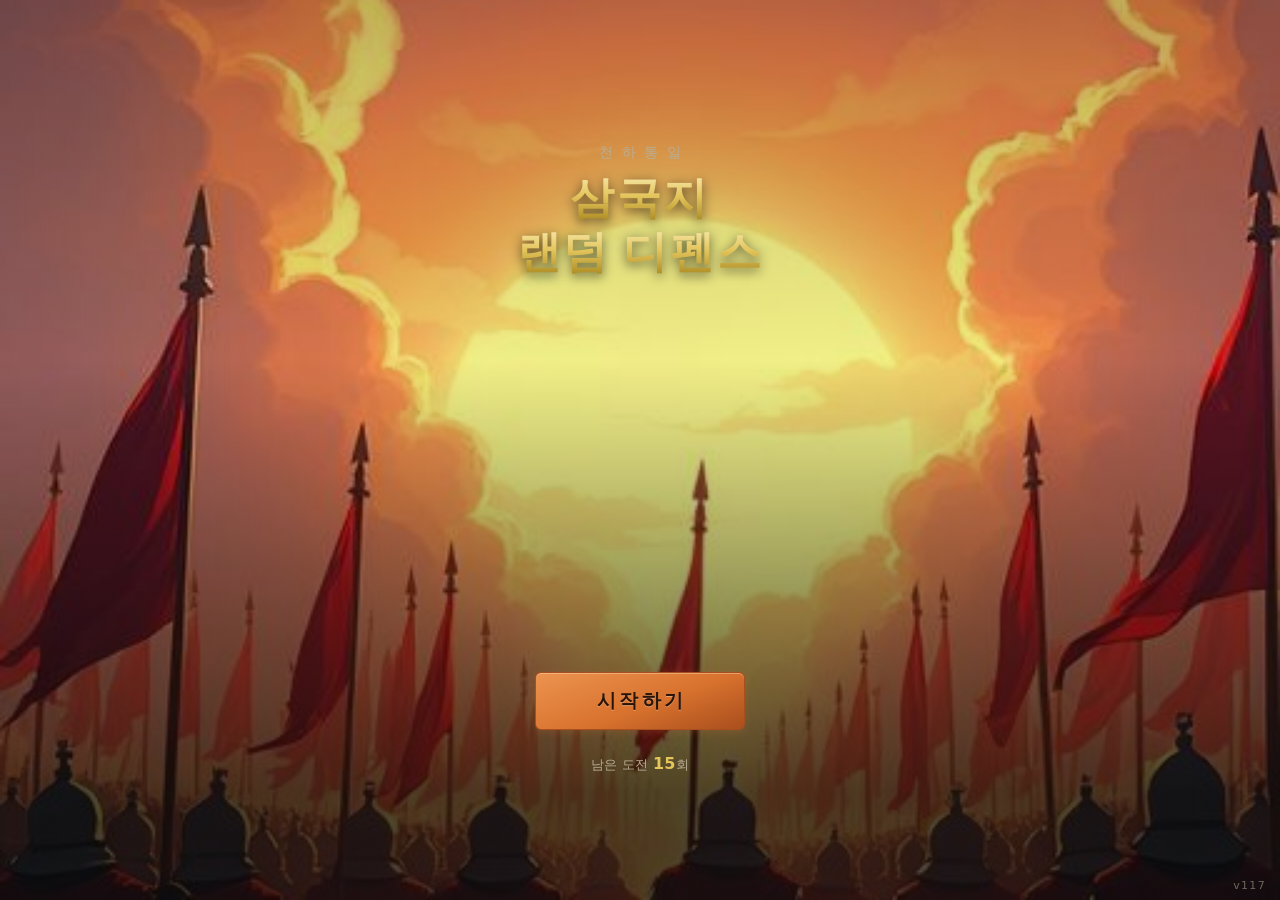
==== commit fd2dd1cd: "v117 — 강제 가로: 세로로 들어도 90° 회전해 항상 가로로 띄움(회전 요청 화면 폐지) - #app·fx-layer·modal-root를 #viewport로 감싸고, 세로면" ====
--- a/index.html
+++ b/index.html
@@ -16,17 +16,15 @@
   <link rel="stylesheet" href="css/effects.css">
 </head>
 <body>
-  <div id="app">
-    <header id="resource-bar"></header>
-    <main id="screen-root"></main>
-    <nav id="tab-bar"></nav>
-  </div>
-  <div id="fx-layer"></div>
-  <div id="modal-root"></div>
-  <div id="rotate-guard" aria-hidden="true">
-    <div class="rg-icon">▭</div>
-    <b>가로로 돌려 주세요</b>
-    <span>삼국지 랜덤 디펜스는 가로 화면 전용이에요</span>
+  <!-- v117: 세로로 들어도 게임을 90° 돌려 항상 가로로 띄운다(강제 가로). 회전 요청 화면 제거. -->
+  <div id="viewport">
+    <div id="app">
+      <header id="resource-bar"></header>
+      <main id="screen-root"></main>
+      <nav id="tab-bar"></nav>
+    </div>
+    <div id="fx-layer"></div>
+    <div id="modal-root"></div>
   </div>
   <script type="module" src="js/main.js"></script>
 </body>
--- a/css/base.css
+++ b/css/base.css
@@ -81,12 +81,20 @@
 
 :focus-visible { outline: 2px solid var(--gold-bright); outline-offset: 2px; }
 
-/* ── 앱 틀: 세로 화면 기준, 데스크톱은 중앙 배치 ── */
+/* ── 강제 가로 뷰포트 (v117) — 세로로 들면 90° 회전해 가로로 채운다. 크기는 JS가 픽셀로 지정 ── */
+#viewport { position: relative; width: 100%; height: 100dvh; overflow: hidden; }
+body.force-rotate #viewport {
+  position: fixed; top: 0; left: 100vw;
+  transform-origin: top left; transform: rotate(90deg);
+  /* width(=가로폭)=화면높이, height=화면폭 — main.js가 innerWidth/Height로 px 지정 */
+}
+
+/* ── 앱 틀: 가로 화면 기준, 데스크톱은 중앙 배치 ── */
 
 #app {
   position: relative;
   max-width: 960px; /* v114 가로 — 넓은 가로 캔버스 */
-  height: 100dvh;
+  height: 100%;     /* v117 — #viewport(회전 포함)를 채운다 */
   margin: 0 auto;
   display: grid;
   grid-template-rows: auto 1fr;
@@ -736,25 +744,4 @@
   border: 1px solid var(--cta-deep);
 }
 
-/* ── 방향 가드 (v114) — 가로 전용. 폰을 세로로 들면 '가로로 돌려주세요'로 덮고 게임 정지 ── */
-#rotate-guard { display: none; }
-/* 폰 세로(터치)만 타깃 — 데스크톱/태블릿은 제외 */
-@media (orientation: portrait) and (pointer: coarse) {
-  #app, #fx-layer { display: none; }
-  #rotate-guard {
-    display: flex; position: fixed; inset: 0; z-index: 500;
-    flex-direction: column; align-items: center; justify-content: center; gap: 12px;
-    padding: 24px; text-align: center;
-    background: radial-gradient(ellipse at 50% 40%, #241c14, #0b0a08 78%);
-  }
-  #rotate-guard b { font-family: var(--font-display); font-size: 22px; color: var(--gold-bright); letter-spacing: 0.04em; }
-  #rotate-guard span { font-size: 13px; color: var(--paper-dim); }
-  .rg-icon {
-    font-size: 40px; line-height: 1; color: var(--gold-bright);
-    animation: rg-rotate 1.8s ease-in-out infinite;
-  }
-}
-@keyframes rg-rotate {
-  0%, 20% { transform: rotate(-90deg) scaleX(1.7); }
-  60%, 100% { transform: rotate(0) scaleX(1); }
-}
+/* v117: 방향 가드 폐지 — 세로로 들어도 #viewport를 90° 회전해 항상 가로로 띄운다(body.force-rotate). */
--- a/css/screens.css
+++ b/css/screens.css
@@ -2892,13 +2892,13 @@
 
 /* ── 준비 카운트다운 (v75) — 시작 후 적이 나오기 전, 유닛 배치 시간 ── */
 .rd-prep {
-  position: absolute; top: 12%; left: 50%; transform: translateX(-50%);
+  position: absolute; top: 16%; left: 50%; transform: translateX(-50%);
   z-index: 5; display: flex; flex-direction: column; align-items: center; gap: 4px;
   pointer-events: none; text-align: center;
 }
 .rd-prep[hidden] { display: none; }
 .rd-prep-n {
-  font-family: var(--font-display); font-size: 60px; font-weight: 800; line-height: 1;
+  font-family: var(--font-display); font-size: 42px; font-weight: 800; line-height: 1;
   color: var(--gold-bright); text-shadow: 0 2px 10px rgba(0, 0, 0, 0.75), 0 0 18px rgba(228, 197, 92, 0.45);
   animation: rd-prep-tick 1s ease-out infinite;
 }
@@ -2909,7 +2909,7 @@
 }
 .rd-prep.go .rd-prep-n { display: none; }
 .rd-prep.go .rd-prep-sub {
-  font-family: var(--font-display); font-size: 30px; font-weight: 800; color: var(--cta-bright);
+  font-family: var(--font-display); font-size: 25px; font-weight: 800; color: var(--cta-bright);
   background: none; padding: 0; text-shadow: 0 2px 12px rgba(0, 0, 0, 0.7);
   animation: rd-prep-go 0.85s cubic-bezier(0.2, 1.5, 0.4, 1);
 }
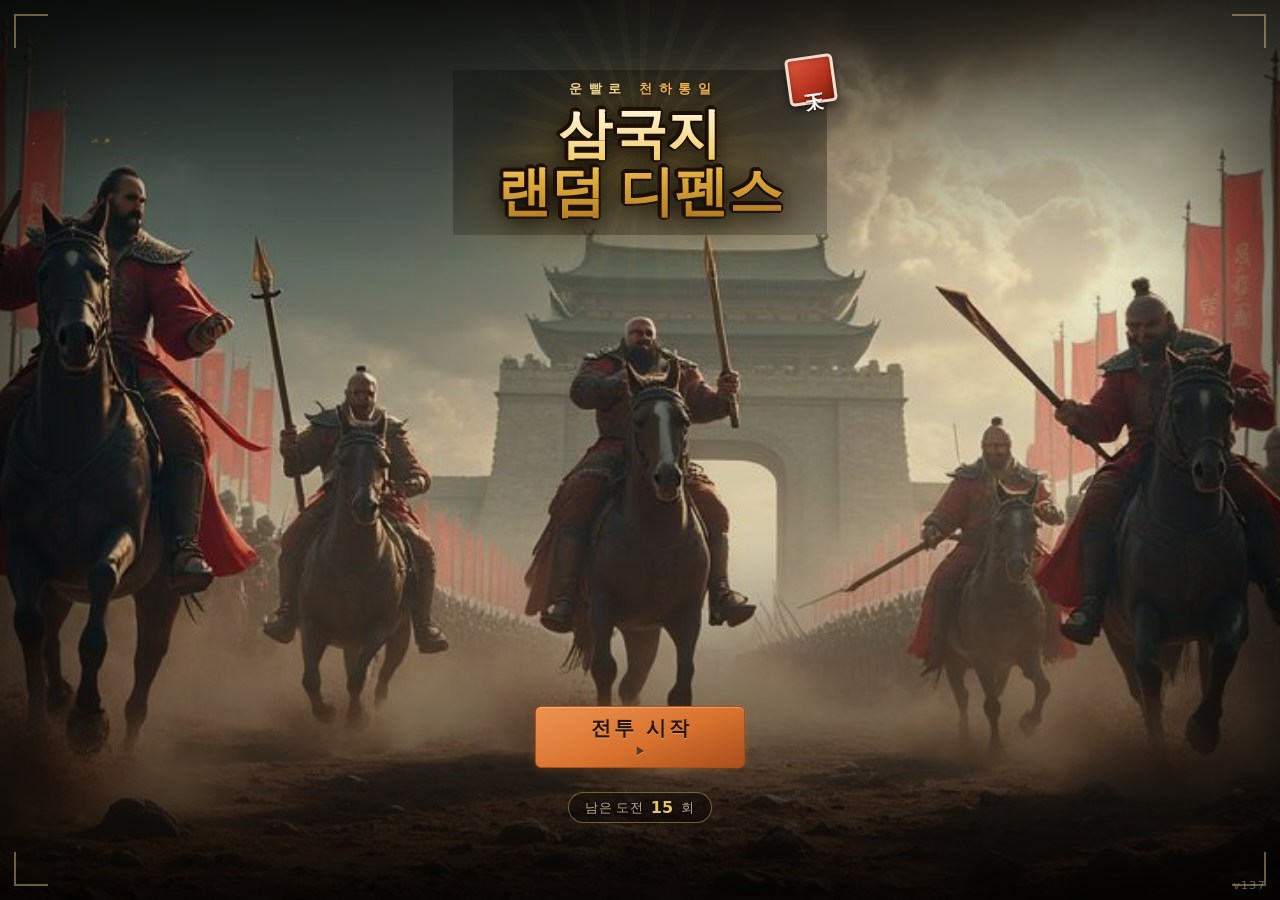
==== commit 04d32659: "v137 — 히어로 모션 '콩콩→성큼·체중' 재설계 + 첫 화면 풀스크린 강화 모션(수석 "콩콩 뛰는 느낌만 든다") - 원인: 대부분 영웅이 스켈레톤 없는 정적 모델 → 전신 상" ====
--- a/index.html
+++ b/index.html
@@ -5,6 +5,7 @@
   <meta name="viewport" content="width=device-width, initial-scale=1, viewport-fit=cover">
   <meta name="theme-color" content="#171310">
   <meta name="color-scheme" content="dark">
+  <meta name="mobile-web-app-capable" content="yes">
   <meta name="apple-mobile-web-app-capable" content="yes">
   <meta name="apple-mobile-web-app-status-bar-style" content="black-translucent">
   <title>삼국지 랜덤 디펜스</title>
--- a/css/base.css
+++ b/css/base.css
@@ -48,9 +48,10 @@
   --r5: #c9a227;
   --r6: #5fe3ff;
 
-  --font: 'Apple SD Gothic Neo', 'Malgun Gothic', 'Noto Sans KR', system-ui, sans-serif;
-  /* 제목용 명조 — 기기 내장 세리프만 사용 (오프라인 보장). 없으면 시스템 serif로 */
-  --font-display: 'Nanum Myeongjo', 'Noto Serif KR', 'Noto Serif CJK KR', Batang, AppleMyungjo, serif;
+  /* 2026-07-22 수석: 전 화면 글씨체 맑은 고딕으로 통일(캐릭터명 등 명조 혼용 제거). */
+  --font: 'Malgun Gothic', '맑은 고딕', 'Apple SD Gothic Neo', 'Noto Sans KR', system-ui, sans-serif;
+  /* 제목도 동일 고딕(별도 display 서체 폐지 — 통일성). 변수는 호환 위해 유지. */
+  --font-display: 'Malgun Gothic', '맑은 고딕', 'Apple SD Gothic Neo', 'Noto Sans KR', system-ui, sans-serif;
 
   --ease-spring: cubic-bezier(0.34, 1.56, 0.64, 1); /* 눌렀을 때 탄성 */
   --ease-out: cubic-bezier(0.22, 1, 0.36, 1);
@@ -410,7 +411,7 @@
   inset: 0;
   z-index: 400; /* 설정 오버레이(120) 등 위로 — 확인 모달이 가려지지 않게(리셋 무반응 버그 수리) */
   display: flex;
-  align-items: flex-end;
+  align-items: center; /* v121 가로 — 하단 시트 대신 중앙 정렬 */
   justify-content: center;
   /* 검정 위 검정 방지 — 따뜻한 비네트로 시트에 시선을 모은다 */
   background: radial-gradient(120% 85% at 50% 100%, rgba(30, 21, 12, 0.55), rgba(6, 5, 4, 0.84));
@@ -421,15 +422,14 @@
 
 .modal-panel {
   position: relative;
-  width: 100%;
-  max-width: 430px;
-  max-height: 82dvh;
+  width: 92%;
+  max-width: 460px;
+  max-height: 88%; /* v121 가로 — dvh 대신 % */
   overflow-y: auto;
   background: linear-gradient(180deg, #2a2318, #201b15);
   border: 1px solid var(--ink-600);
-  border-bottom: 0;
-  border-radius: 18px 18px 0 0;
-  padding: 26px 20px calc(18px + env(safe-area-inset-bottom));
+  border-radius: 18px;
+  padding: 24px 20px;
   animation: sheet-up 0.32s var(--ease-out);
 }
 .modal-panel::before {
@@ -463,7 +463,18 @@
   100% { transform: translateY(0); }
 }
 
-.modal-title { font-size: 17px; font-weight: 800; margin-bottom: 10px; }
+/* 통일된 닫기(✕) — 모든 모달 우상단(수석 2026-07-22). 44px 터치 타깃. */
+.modal-x {
+  position: absolute; top: 10px; right: 10px; z-index: 3;
+  width: 34px; height: 34px; display: flex; align-items: center; justify-content: center;
+  border: 1px solid var(--ink-600); border-radius: 50%;
+  background: rgba(20, 16, 10, 0.6); color: var(--paper-dim);
+  font-size: 15px; line-height: 1; cursor: pointer; padding: 0;
+  transition: background 0.15s, color 0.15s, transform 0.1s;
+}
+.modal-x:hover { background: rgba(201, 162, 39, 0.25); color: var(--paper); }
+.modal-x:active { transform: scale(0.9); }
+.modal-title { font-size: 17px; font-weight: 800; margin-bottom: 10px; padding-right: 34px; }
 .modal-body { font-size: 13.5px; color: var(--paper-dim); line-height: 1.6; }
 .modal-body b { color: var(--paper); }
 .modal-actions { display: flex; gap: 8px; margin-top: 18px; }
@@ -575,16 +586,19 @@
 /* 모달이 떠 있는 동안 — 하단 탭 완전 차단 (첫 프레임 UI 충돌 방지, 심사 #1) */
 body.modal-open #tab-bar { visibility: hidden; }
 
-/* ── 타이틀 화면 — 문이 열린다 ── */
+/* ── 타이틀 화면 — v135 프리미엄 리디자인(불티·회전 빛살·천하 인장·금 각인 로고) ── */
+/* ※ #viewport(강제 가로) 내부라 vh/vw/safe-area 금지 → px·em·%만 사용 */
 #title-screen {
-  position: fixed;
+  position: absolute;
   inset: 0;
   z-index: 220;
+  overflow: hidden;
   display: flex;
   flex-direction: column;
   align-items: center;
+  justify-content: space-between; /* 로고=상단, 버튼=하단 → 가운데 기병 아트가 안 가림 */
+  padding: 4% 0 6%;
   background:
-    linear-gradient(180deg, rgba(11, 10, 8, 0.25), rgba(11, 10, 8, 0.05) 40%, rgba(11, 10, 8, 0.72) 88%),
     url('../assets/ui/title-art.png') center / cover no-repeat,
     radial-gradient(120% 80% at 50% 20%, #2a2213, #0b0a08 75%);
   animation: title-in 0.6s ease-out;
@@ -593,59 +607,111 @@
 @keyframes title-in { from { opacity: 0; } }
 @keyframes title-out { to { opacity: 0; transform: scale(1.04); } }
 
-.title-veil {
-  position: absolute;
-  inset: 0;
-  background: radial-gradient(80% 46% at 50% 24%, rgba(228, 197, 92, 0.14), transparent 70%);
-  pointer-events: none;
-}
+.title-embers { position: absolute; inset: 0; z-index: 1; pointer-events: none; }
+.title-scrim {
+  position: absolute; inset: 0; z-index: 1; pointer-events: none;
+  background: linear-gradient(180deg, rgba(6, 4, 2, 0.72) 0%, rgba(6, 4, 2, 0.08) 30%, rgba(6, 4, 2, 0.14) 60%, rgba(6, 4, 2, 0.86) 100%);
+}
+.title-vign { position: absolute; inset: 0; z-index: 1; pointer-events: none; box-shadow: inset 0 0 120px 44px rgba(0, 0, 0, 0.62); }
+.title-corner { position: absolute; width: 34px; height: 34px; border: 2px solid rgba(247, 215, 131, 0.42); z-index: 2; }
+.title-corner.tl { top: 14px; left: 14px; border-right: none; border-bottom: none; }
+.title-corner.tr { top: 14px; right: 14px; border-left: none; border-bottom: none; }
+.title-corner.bl { bottom: 14px; left: 14px; border-right: none; border-top: none; }
+.title-corner.br { bottom: 14px; right: 14px; border-left: none; border-top: none; }
+
 .title-logo {
-  margin-top: 16dvh;
-  text-align: center;
-  font-family: var(--font-display);
+  position: relative; z-index: 3; text-align: center; margin-top: 1.5%;
+  padding: 10px 44px 14px;
+  /* 은은한 후광(아트 위 가독) */
+  background: radial-gradient(120% 130% at 50% 44%, rgba(6, 5, 3, 0.6), rgba(6, 5, 3, 0.2) 62%, transparent 82%);
   animation: logo-drop 0.8s var(--ease-out) both 0.15s;
 }
-@keyframes logo-drop {
-  from { opacity: 0; transform: translateY(-18px) scale(0.96); }
-}
-.title-logo em {
-  display: block;
-  font-style: normal;
-  font-size: 14px;
-  letter-spacing: 0.6em;
-  margin-left: 0.6em; /* 자간 보정 */
-  color: var(--paper-dim);
-  margin-bottom: 10px;
-}
-.title-logo b {
-  font-size: 44px;
-  font-weight: 800;
-  line-height: 1.22;
-  letter-spacing: 0.06em;
-  background: linear-gradient(180deg, #f7e9ac, #e4c55c 45%, #a8871f);
-  -webkit-background-clip: text;
-  background-clip: text;
-  color: transparent;
-  filter: drop-shadow(0 3px 6px rgba(0, 0, 0, 0.65));
+/* 로고 뒤 회전 빛살 */
+.title-logo::before {
+  content: ''; position: absolute; left: 50%; top: 46%; width: 620px; height: 620px;
+  transform: translate(-50%, -50%); z-index: -1; pointer-events: none; opacity: 0.42;
+  background: repeating-conic-gradient(from 0deg, rgba(255, 214, 120, 0.15) 0deg 4deg, transparent 4deg 14deg);
+  -webkit-mask: radial-gradient(closest-side, #000 0%, transparent 62%); mask: radial-gradient(closest-side, #000 0%, transparent 62%);
+  animation: title-rays 46s linear infinite;
+}
+@keyframes title-rays { to { transform: translate(-50%, -50%) rotate(360deg); } }
+/* 타이틀/로딩 로고 전용 서체 — 인게임 맑은 고딕과 구분되는 묵직한 명조 */
+.title-brand, .load-logo { font-family: 'Noto Serif KR', 'AppleMyungjo', 'Nanum Myeongjo', 'Batang', 'Times New Roman', serif; }
+@keyframes logo-drop { from { opacity: 0; transform: translateY(-18px) scale(0.96); } }
+.title-eyebrow {
+  display: block; font-style: normal; font-size: 13px; font-weight: 600; letter-spacing: 0.5em;
+  text-indent: 0.5em; color: #ffe6a6; opacity: 0.96; margin-bottom: 8px;
+  text-shadow: 0 1px 5px rgba(0, 0, 0, 0.95);
+}
+.title-eyebrow b { color: #ffbf5a; font-weight: 700; }
+/* 삼국지 랜덤 디펜스 — 금빛 각인 로고 */
+.title-brand {
+  position: relative; display: inline-block; font-size: 54px; font-weight: 900; line-height: 1.06; letter-spacing: 0.01em;
+  background: linear-gradient(178deg, #fff7db 4%, #f4d074 44%, #e0ad3e 60%, #a9741d 100%);
+  -webkit-background-clip: text; background-clip: text; color: transparent;
+  filter:
+    drop-shadow(1.5px 1.5px 0 rgba(28, 14, 3, 0.96)) drop-shadow(-1.5px 1.5px 0 rgba(28, 14, 3, 0.96))
+    drop-shadow(1.5px -1.5px 0 rgba(28, 14, 3, 0.96)) drop-shadow(-1.5px -1.5px 0 rgba(28, 14, 3, 0.96))
+    drop-shadow(0 5px 14px rgba(0, 0, 0, 0.9)) drop-shadow(0 0 28px rgba(228, 173, 62, 0.42));
+}
+.title-brand .l2 { display: block; }
+.title-sheen { position: absolute; inset: 0; z-index: 2; pointer-events: none; overflow: hidden; mix-blend-mode: screen; }
+.title-sheen::after {
+  content: ''; position: absolute; top: -30%; left: -60%; width: 40%; height: 160%; transform: skewX(-18deg);
+  background: linear-gradient(90deg, transparent, rgba(255, 252, 235, 0.85), transparent);
+  animation: title-sweep 4.6s ease-in-out 1.1s infinite;
+}
+@keyframes title-sweep { 0% { left: -70%; } 55%, 100% { left: 130%; } }
+/* 붉은 천하 인장 — 시그니처 */
+.title-seal {
+  position: absolute; right: -8px; top: -14px; width: 48px; height: 48px; z-index: 3;
+  display: flex; align-items: center; justify-content: center; transform: rotate(-8deg);
+  background: linear-gradient(145deg, #e05a3f, #b5321f 60%, #7d1e10);
+  border: 3px solid rgba(255, 238, 220, 0.9); border-radius: 5px;
+  box-shadow: 0 4px 10px rgba(0, 0, 0, 0.6), inset 0 0 6px rgba(0, 0, 0, 0.35);
+  font-weight: 900; font-size: 18px; line-height: 1; color: #fff2ec; letter-spacing: -0.04em;
+  writing-mode: vertical-rl; text-shadow: 0 1px 2px rgba(0, 0, 0, 0.5);
+  animation: title-stamp 0.5s cubic-bezier(0.2, 1.6, 0.4, 1) both 0.5s;
+}
+@keyframes title-stamp { from { opacity: 0; transform: rotate(-8deg) scale(1.8); } to { opacity: 1; } }
+.title-actions {
+  position: relative; z-index: 3; margin-top: 4%; margin-bottom: 0;
+  display: flex; flex-direction: column; align-items: center; gap: 12px;
 }
 .title-start {
-  margin-top: auto;
-  margin-bottom: calc(14dvh + env(safe-area-inset-bottom));
-  min-width: 210px;
-  min-height: 58px;
-  font-size: 19px;
-  letter-spacing: 0.18em;
-  padding-left: calc(16px + 0.18em); /* 자간 끝 여백 보정 — 글자가 정중앙에 오게 */
-  font-family: var(--font-display);
+  position: relative; margin: 0; overflow: hidden;
+  min-width: 210px; min-height: 56px; font-size: 20px; letter-spacing: 0.16em;
+  padding-left: calc(16px + 0.16em);
+  font-family: 'Noto Serif KR', 'AppleMyungjo', 'Batang', serif; font-weight: 800;
   animation: cta-breathe 2.2s ease-in-out infinite;
 }
-/* 시작하기 + 이어하기 묶음 (v82) — 위치는 그룹이 담당, 개별 버튼 여백은 리셋 */
-.title-actions {
-  margin-top: auto;
-  margin-bottom: calc(14dvh + env(safe-area-inset-bottom));
-  display: flex; flex-direction: column; align-items: center; gap: 12px;
-}
-.title-actions .title-start { margin: 0; }
+.title-chev { font-size: 0.9em; margin-left: 2px; }
+.title-start::after {
+  content: ''; position: absolute; top: 0; left: -70%; width: 45%; height: 100%; transform: skewX(-20deg);
+  background: linear-gradient(90deg, transparent, rgba(255, 255, 255, 0.5), transparent);
+  animation: title-sweep 3.4s ease-in-out 0.6s infinite;
+}
+.title-plays {
+  display: inline-flex; align-items: center; gap: 0.6em; margin: 0;
+  font-size: 14px; color: #f0dcae; letter-spacing: 0.06em; font-family: var(--font);
+  padding: 5px 16px; border: 1px solid rgba(247, 215, 131, 0.4); border-radius: 999px;
+  background: rgba(10, 7, 4, 0.5); text-shadow: 0 1px 3px rgba(0, 0, 0, 0.8);
+}
+.title-plays b { color: #ffd873; font-weight: 800; }
+/* 이어하기 묶음(있을 때) — 위치는 그룹이 담당 */
+.title-continue {
+  margin: 0; min-width: 210px; min-height: 56px; font-size: 19px; letter-spacing: 0.18em;
+  padding-left: calc(16px + 0.18em); font-family: 'Noto Serif KR', 'AppleMyungjo', 'Batang', serif;
+  animation: cta-breathe 2.2s ease-in-out infinite;
+}
+.title-actions.has-continue .title-start {
+  min-width: 170px; min-height: 46px; font-size: 15px; animation: none;
+}
+/* 버전 표시 */
+.title-version {
+  position: absolute; bottom: 8px; right: 14px; z-index: 3;
+  font-size: 11px; letter-spacing: 0.12em; color: var(--paper-faint); opacity: 0.6;
+}
 .title-continue {
   margin: 0; min-width: 210px; min-height: 58px; font-size: 19px; letter-spacing: 0.18em;
   padding-left: calc(16px + 0.18em); font-family: var(--font-display);
--- a/css/screens.css
+++ b/css/screens.css
@@ -1901,6 +1901,15 @@
 .rd-hi-name { display: flex; align-items: center; gap: 5px; }
 .rd-hi-name b { font-family: var(--font-display); font-size: 19px; font-weight: 800; color: #f4ecd8; }
 .rd-hi-name.tier-4 b { color: #d9b6ff; } .rd-hi-name.tier-5 b { color: #ffe08a; } .rd-hi-name.tier-6 b { color: #ffe486; text-shadow: 0 0 9px rgba(255, 228, 134, 0.6); }
+/* 성급(별 등급) — 정보 패널에서 한눈에. 등급색으로 채운 별 + 등급명 */
+.rd-hi-stars { display: flex; align-items: center; gap: 5px; margin: 3px 0 2px; font-size: 13px; letter-spacing: 1px; color: #6b5a3a; }
+.rd-hi-stars em { font-style: normal; font-size: 11px; font-weight: 800; letter-spacing: 0.02em; margin-left: 2px; }
+.rd-hi-stars.tier-1 { color: #e8e2d2; } .rd-hi-stars.tier-1 em { color: #e8e2d2; }
+.rd-hi-stars.tier-2 { color: #7fd6a0; } .rd-hi-stars.tier-2 em { color: #7fd6a0; }
+.rd-hi-stars.tier-3 { color: #62b5f0; } .rd-hi-stars.tier-3 em { color: #62b5f0; }
+.rd-hi-stars.tier-4 { color: #c99bff; } .rd-hi-stars.tier-4 em { color: #d9b6ff; }
+.rd-hi-stars.tier-5 { color: #ffcf5a; } .rd-hi-stars.tier-5 em { color: #ffe08a; }
+.rd-hi-stars.tier-6 { color: #ffe486; text-shadow: 0 0 8px rgba(255, 228, 134, 0.7); } .rd-hi-stars.tier-6 em { color: #ffe486; }
 .rd-hi-sub { font-size: 11px; font-weight: 700; color: var(--gold-bright); letter-spacing: 0.02em; }
 .rd-hi-title { font-size: 10px; color: var(--paper-faint); font-style: italic; margin-bottom: 2px; }
 .rd-hi-badges { display: flex; gap: 5px; flex-wrap: wrap; margin: 1px 0 3px; }
@@ -1968,21 +1977,22 @@
 .rd-name3d { position: absolute; left: 0; top: 0; white-space: nowrap; will-change: transform; font-style: normal; }
 .rd-name3d {
   display: inline-flex; align-items: center; gap: 3px;
-  font-size: 9px; font-weight: 700; line-height: 1; color: #f0e6cf;
+  font-size: 10px; font-weight: 800; line-height: 1; color: #ffffff; /* 최하 등급 = 흰색 */
   text-shadow: 0 1px 2px rgba(0, 0, 0, 0.95);
-  padding: 1.5px 4px 1.5px 2px; border-radius: 4px; background: rgba(12, 9, 6, 0.55);
+  padding: 1.5px 5px 1.5px 2px; border-radius: 4px; background: rgba(12, 9, 6, 0.6);
   box-shadow: inset 0 0 0 1px rgba(255, 255, 255, 0.06);
 }
-/* 등급 테두리색 — 3D 몸 오라와 짝. 등급↑ = 밝고 강한 테두리/글로우(별표 대체) */
-.rd-name3d.tier-2 { box-shadow: inset 0 0 0 1px rgba(134, 217, 146, 0.55); }
-.rd-name3d.tier-3 { box-shadow: inset 0 0 0 1px rgba(90, 168, 242, 0.75); }
-.rd-name3d.tier-4 { box-shadow: inset 0 0 0 1px rgba(184, 132, 242, 0.85), 0 0 5px rgba(184, 132, 242, 0.4); }
-.rd-name3d.tier-5 { box-shadow: inset 0 0 0 1px rgba(242, 195, 74, 0.95), 0 0 7px rgba(242, 195, 74, 0.5); }
-.rd-name3d.tier-6 { animation: rd-tier6-glow 1.4s ease-in-out infinite; }
+/* 등급색 — 흰색(1)→초록(2)→하늘(3)→자수정(4)→금(5)→무지개(6). 등급↑ = 점점 고급진 색·글로우 */
+.rd-name3d.tier-2 { color: #8ef0a8; box-shadow: inset 0 0 0 1px rgba(134, 224, 152, 0.65); }
+.rd-name3d.tier-3 { color: #74c4ff; box-shadow: inset 0 0 0 1px rgba(90, 176, 250, 0.85), 0 0 4px rgba(90, 176, 250, 0.3); }
+.rd-name3d.tier-4 { color: #cf9dff; box-shadow: inset 0 0 0 1.2px rgba(190, 138, 250, 0.95), 0 0 7px rgba(190, 138, 250, 0.55); }
+.rd-name3d.tier-5 { color: #ffcf4a; box-shadow: inset 0 0 0 1.4px rgba(248, 200, 74, 1), 0 0 11px rgba(248, 200, 74, 0.7); text-shadow: 0 0 6px rgba(248, 200, 74, 0.5), 0 1px 2px rgba(0, 0, 0, 0.95); }
+.rd-name3d.tier-6 { color: #ffe486; animation: rd-tier6-glow 1.4s ease-in-out infinite, rd-tier6-hue 3.6s linear infinite; }
 @keyframes rd-tier6-glow {
-  0%, 100% { box-shadow: inset 0 0 0 1.2px rgba(255, 228, 134, 1), 0 0 8px rgba(255, 228, 134, 0.5); }
-  50% { box-shadow: inset 0 0 0 1.2px #fff, 0 0 14px rgba(255, 228, 134, 0.85); }
-}
+  0%, 100% { box-shadow: inset 0 0 0 1.5px rgba(255, 228, 134, 1), 0 0 12px rgba(255, 228, 134, 0.7); }
+  50% { box-shadow: inset 0 0 0 1.5px #fff, 0 0 18px rgba(255, 240, 180, 1); }
+}
+@keyframes rd-tier6-hue { to { filter: hue-rotate(360deg); } } /* 초월 = 무지개빛 이리데슨트(최고급) */
 /* 공격 형태 아이콘 — 이름 앞 작은 네모(창·칼·활·기마) */
 .rd-wpn { display: inline-flex; width: 13px; height: 13px; flex: none; padding: 1.5px; border-radius: 3px; background: rgba(0, 0, 0, 0.55); color: #ffd76a; box-shadow: inset 0 0 0 1px rgba(232, 196, 99, 0.35); }
 .rd-wpn svg { width: 100%; height: 100%; display: block; }
@@ -2388,6 +2398,28 @@
 .rd-gm-won { display: block; font-family: var(--font-display); font-size: 22px; font-weight: 900; color: var(--gold-bright); letter-spacing: 0.02em; text-shadow: 0 1px 3px rgba(0, 0, 0, 0.6); }
 .rd-gm-won.lucky { color: #ffe9a8; font-size: 25px; text-shadow: 0 0 12px rgba(240, 196, 78, 0.95); }
 .rd-gm-dice.lucky em { color: #ffe9a8; }
+/* 행운의 주사위 — 필드 중앙 낙하 무대. 2026-07-22 수석: 너무 커서 축소(62×74 → 40×48) */
+.rd-dice-stage {
+  position: absolute; left: 50%; top: 43%; transform: translate(-50%, -50%);
+  width: 40%; height: 48%; z-index: 12; pointer-events: none;
+  display: flex; flex-direction: column; align-items: center; justify-content: flex-end;
+}
+.rd-dice-stage[hidden] { display: none; }
+.rd-field-dice { position: absolute; inset: 0; width: 100%; height: 100%; }
+.rd-dice-result { position: relative; z-index: 2; margin-bottom: 3%; text-align: center; opacity: 0; }
+.rd-dice-result[hidden] { display: none; }
+.rd-dice-result.pop { animation: rd-gm-pop 0.4s var(--ease-spring) forwards; }
+.rd-dice-result .rd-gm-face { font-size: 34px; }
+/* 승급 도박 버튼 — 단련 시트 하단(메운디밸런스) */
+.rd-gup-btn {
+  width: 100%; margin-top: 8px; min-height: 46px; justify-content: center; gap: 4px;
+  font-weight: 800; font-size: 13px; border-radius: 11px;
+  background: linear-gradient(180deg, rgba(120, 84, 180, 0.55), rgba(58, 40, 96, 0.7));
+  border: 1px solid rgba(184, 132, 242, 0.55); color: #e6ccff;
+  box-shadow: inset 0 1px 0 rgba(230, 204, 255, 0.18);
+}
+.rd-gup-btn em { font-style: normal; font-size: 10.5px; color: var(--paper-dim); font-weight: 600; }
+.rd-gup-btn:active { transform: translateY(1px) scale(0.98); }
 .rd-gm-go {
   width: 100%; min-height: 50px; font-weight: 800; font-size: 15px; justify-content: center;
   letter-spacing: 0.02em; border-radius: 13px;
@@ -2396,6 +2428,40 @@
 .rd-gm-go::before { content: '🎲'; margin-right: 7px; font-size: 16px; filter: drop-shadow(0 1px 1px rgba(0,0,0,0.4)); }
 .rd-gm-go:disabled { opacity: 0.55; }
 .rd-gm-go:disabled::before { content: '⏳'; }
+
+/* ── 전설+ 소환 획득 연출 (v118) — 화면 가운데 빛살+등급명+영웅명. 운빨 디펜스식 희열 ── */
+.rd-grade-reveal {
+  position: absolute; inset: 0; z-index: 60; pointer-events: none;
+  display: flex; flex-direction: column; align-items: center; justify-content: center; gap: 6px;
+  animation: rd-gr-container 1.7s ease-out forwards;
+}
+.rd-grade-reveal.tier-6 { animation-duration: 2.1s; }
+@keyframes rd-gr-container { 0% { opacity: 0; } 7% { opacity: 1; } 78% { opacity: 1; } 100% { opacity: 0; } }
+.rd-gr-rays {
+  position: absolute; width: 130%; aspect-ratio: 1; border-radius: 50%; pointer-events: none;
+  background: conic-gradient(from 0deg, transparent 0 7deg, rgba(255, 246, 214, 0.16) 7deg 11deg, transparent 11deg 22deg);
+  animation: rd-gr-spin 6s linear infinite;
+}
+.rd-gr-burst {
+  position: absolute; width: 60%; aspect-ratio: 1; border-radius: 50%;
+  background: radial-gradient(circle, rgba(255, 240, 200, 0.55), transparent 60%);
+  animation: rd-gr-burst 0.8s ease-out;
+}
+.rd-gr-grade {
+  position: relative; font-family: var(--font-display); font-size: 44px; font-weight: 900; letter-spacing: 0.05em;
+  animation: rd-gr-pop 0.5s var(--ease-spring);
+}
+.rd-gr-name {
+  position: relative; font-family: var(--font-display); font-size: 21px; font-weight: 800; color: #fff;
+  text-shadow: 0 2px 8px rgba(0, 0, 0, 0.85); animation: rd-gr-pop 0.5s 0.07s var(--ease-spring) both;
+}
+.rd-grade-reveal.tier-4 .rd-gr-grade { color: #e2c4ff; text-shadow: 0 0 20px rgba(184, 132, 242, 0.95), 0 3px 8px rgba(0, 0, 0, 0.7); }
+.rd-grade-reveal.tier-5 .rd-gr-grade { color: #ffe488; text-shadow: 0 0 24px rgba(242, 195, 74, 1), 0 3px 8px rgba(0, 0, 0, 0.7); }
+.rd-grade-reveal.tier-6 .rd-gr-grade { color: #fff7d4; font-size: 50px; text-shadow: 0 0 30px rgba(255, 240, 160, 1), 0 0 12px #fff; animation: rd-gr-pop 0.5s var(--ease-spring), rd-gr-glow 1s ease-in-out infinite; }
+@keyframes rd-gr-spin { to { transform: rotate(360deg); } }
+@keyframes rd-gr-burst { 0% { transform: scale(0.2); opacity: 1; } 100% { transform: scale(1.6); opacity: 0; } }
+@keyframes rd-gr-pop { 0% { transform: scale(0.3); opacity: 0; } 60% { transform: scale(1.18); } 100% { transform: scale(1); opacity: 1; } }
+@keyframes rd-gr-glow { 0%, 100% { filter: drop-shadow(0 0 6px rgba(255, 240, 160, 0.7)); } 50% { filter: drop-shadow(0 0 16px #fff); } }
 
 /* 라운드 제한 타이머 (v93) — 필드 상단 중앙, 10초 이하 빨강 */
 .rd-timer {
@@ -2485,6 +2551,33 @@
 }
 .rd-gear svg { width: 18px; height: 18px; }
 .rd-gear:active { transform: scale(0.92); }
+/* 도움말 ? 버튼 — 톱니 아래 */
+.rd-help {
+  position: absolute; top: 44px; left: 8px; z-index: 4;
+  width: 30px; height: 30px; padding: 0; border-radius: 15px;
+  border: 1px solid var(--ink-600); background: rgba(23, 19, 16, 0.62);
+  color: var(--gold-bright); cursor: pointer; display: flex; align-items: center; justify-content: center;
+  font-family: var(--font-display); font-size: 17px; font-weight: 800; line-height: 1;
+}
+.rd-help:active { transform: scale(0.92); }
+/* 도움말 팝업 내용 */
+.rd-help-body { display: flex; flex-direction: column; gap: 12px; text-align: left; font-size: 12.5px; line-height: 1.5; color: var(--paper-dim); }
+.rd-hs h4 { font-family: var(--font-display); font-size: 14px; color: var(--gold-bright); margin-bottom: 3px; }
+.rd-hs p { margin: 2px 0; }
+.rd-hs b { color: var(--paper); font-weight: 700; }
+.rd-hs ul { list-style: none; display: flex; flex-direction: column; gap: 3px; }
+.rd-hs li { padding-left: 11px; position: relative; }
+.rd-hs li::before { content: '·'; position: absolute; left: 2px; color: var(--gold-bright); font-weight: 800; }
+.rd-hs-grades { display: flex; flex-wrap: wrap; gap: 5px; margin: 3px 0; }
+.rd-hs-grades .g { font-size: 11px; font-weight: 800; padding: 2px 8px; border-radius: 6px; }
+.rd-hs-grades .g1 { color: #cfc6b8; box-shadow: inset 0 0 0 1px #8a8175; }
+.rd-hs-grades .g2 { color: #a6e6b0; box-shadow: inset 0 0 0 1px #86d992; }
+.rd-hs-grades .g3 { color: #8ecbff; box-shadow: inset 0 0 0 1px #5aa8f2; }
+.rd-hs-grades .g4 { color: #d9b6ff; box-shadow: inset 0 0 0 1px #b884f2; }
+.rd-hs-grades .g5 { color: #ffdd7a; box-shadow: inset 0 0 0 1px #f2c34a; }
+.rd-hs-grades .g6 { color: #ffe486; box-shadow: inset 0 0 0 1px #ffe486; }
+.rd-hs-elem { font-weight: 800; font-size: 13px; }
+.rd-hs-elem em { color: var(--paper-faint); font-size: 11px; font-weight: 400; font-style: normal; }
 
 /* 설정 오버레이 — 상단 톱니가 여는 작은 패널(전투 화면 위) */
 .settings-overlay {
@@ -2492,7 +2585,7 @@
   padding: 20px; background: rgba(8, 6, 4, 0.72); animation: rd-sheet-up 0.18s var(--ease-out);
 }
 .so-panel {
-  position: relative; width: min(420px, 92vw); max-height: 80vh; overflow-y: auto;
+  position: relative; width: min(420px, 88%); max-height: 86%; overflow-y: auto; /* v121 가로 — vw/vh 대신 % */
   background: linear-gradient(180deg, #221b12, #16110b); border: 1px solid var(--ink-600);
   border-radius: 16px; padding: 14px; box-shadow: 0 12px 40px rgba(0, 0, 0, 0.6);
 }
@@ -2944,10 +3037,9 @@
 
 /* ── 로딩 화면 (v75) — 24영웅이 모여들고 금빛 명조 타이틀이 뜬다 (실제 컷아웃 합성) ── */
 #loading-screen {
-  position: fixed; inset: 0; z-index: 200;
+  position: absolute; inset: 0; z-index: 200;
   display: flex; flex-direction: column; align-items: center;
-  padding: calc(46px + max(env(safe-area-inset-top), var(--safe-t, 0px))) 20px
-           calc(26px + max(env(safe-area-inset-bottom), var(--safe-b, 0px)));
+  padding: 20px 26px 16px; /* v121 가로 — dvh/safe-area 대신 고정 여백 */
   background:
     radial-gradient(ellipse at 50% 22%, rgba(96, 74, 42, 0.55), rgba(18, 16, 12, 0.98) 62%),
     linear-gradient(180deg, #1a150f, #0c0a07);
@@ -2962,23 +3054,40 @@
 .load-sky::after { content: ''; position: absolute; inset: 0;
   background: linear-gradient(180deg, rgba(12,10,7,0.42) 0%, rgba(12,10,7,0.12) 30%, rgba(12,10,7,0.5) 68%, rgba(12,10,7,0.92) 100%); }
 @keyframes load-sky-drift { from { transform: scale(1.06); } to { transform: scale(1.12) translateY(-1.5%); } }
-
-.load-title { text-align: center; margin-top: 4vh; z-index: 1;
+/* 로고·진행바 가독용 스크림 — 상단(로고)·하단(바) 어둡게 (2026-07-22 키아트 배경) */
+.load-scrim { position: absolute; inset: 0; pointer-events: none;
+  background: linear-gradient(180deg, rgba(10,8,5,0.78) 0%, rgba(10,8,5,0.2) 24%, rgba(10,8,5,0) 44%, rgba(10,8,5,0) 60%, rgba(10,8,5,0.85) 100%); }
+
+.load-title { position: relative; text-align: center; margin-top: 2%; z-index: 3;
+  padding: 12px 34px 14px; border-radius: 16px;
+  background: radial-gradient(115% 130% at 50% 42%, rgba(6, 5, 3, 0.68), rgba(6, 5, 3, 0.28) 60%, transparent 82%);
   animation: load-title-in 0.8s cubic-bezier(0.2, 1.3, 0.4, 1) both; }
+/* 로고 뒤 회전 빛살 — 타이틀과 동일 */
+.load-title::before {
+  content: ''; position: absolute; left: 50%; top: 48%; width: 560px; height: 560px;
+  transform: translate(-50%, -50%); z-index: -1; pointer-events: none; opacity: 0.4;
+  background: repeating-conic-gradient(from 0deg, rgba(255, 214, 120, 0.15) 0deg 4deg, transparent 4deg 14deg);
+  -webkit-mask: radial-gradient(closest-side, #000 0%, transparent 62%); mask: radial-gradient(closest-side, #000 0%, transparent 62%);
+  animation: title-rays 46s linear infinite; }
 .load-eyebrow { display: block; font-style: normal; font-weight: 600; font-size: 13px;
-  letter-spacing: 0.5em; text-indent: 0.5em; color: var(--gold-bright); opacity: 0.85; margin-bottom: 9px; }
-.load-logo { display: block; font-family: var(--font-display); font-size: 66px; line-height: 0.95;
-  font-weight: 800; letter-spacing: 0.06em;
-  background: linear-gradient(180deg, #fbe6a8, #e4c55c 44%, #b8862c);
+  letter-spacing: 0.5em; text-indent: 0.5em; color: #ffe6a6; opacity: 0.96; margin-bottom: 9px;
+  text-shadow: 0 1px 4px rgba(0, 0, 0, 0.9); }
+.load-eyebrow b { color: #ffbf5a; font-weight: 700; }
+.load-logo { position: relative; display: inline-block; font-size: 42px; line-height: 1.08; font-weight: 900; letter-spacing: 0.02em;
+  background: linear-gradient(178deg, #fff7db 4%, #f4d074 44%, #e0ad3e 60%, #a9741d 100%);
   -webkit-background-clip: text; background-clip: text; color: transparent;
-  filter: drop-shadow(0 3px 10px rgba(0, 0, 0, 0.5)) drop-shadow(0 0 18px rgba(228, 197, 92, 0.22)); }
+  filter:
+    drop-shadow(1.4px 1.4px 0 rgba(28, 14, 3, 0.96)) drop-shadow(-1.4px 1.4px 0 rgba(28, 14, 3, 0.96))
+    drop-shadow(1.4px -1.4px 0 rgba(28, 14, 3, 0.96)) drop-shadow(-1.4px -1.4px 0 rgba(28, 14, 3, 0.96))
+    drop-shadow(0 4px 12px rgba(0, 0, 0, 0.85)) drop-shadow(0 0 22px rgba(228, 173, 62, 0.32)); }
+.load-logo .l2 { display: block; }
 .load-sub { display: block; margin-top: 11px; font-size: 16px; font-weight: 600;
   letter-spacing: 0.42em; text-indent: 0.42em; color: var(--paper); opacity: 0.92; }
 @keyframes load-title-in { from { opacity: 0; transform: translateY(-14px) scale(0.94); } to { opacity: 1; transform: none; } }
 
 .load-crowd { flex: 1; align-self: stretch; display: flex; flex-wrap: wrap;
-  align-content: center; justify-content: center; margin: 2vh -6px 0; }
-.load-hero { width: 58px; height: 70px; object-fit: contain; object-position: bottom; margin: 1px -9px;
+  align-content: center; justify-content: center; margin: 1% -6px 0; }
+.load-hero { width: 82px; height: 98px; object-fit: contain; object-position: bottom; margin: 1px -6px;
   filter: drop-shadow(0 3px 3px rgba(0, 0, 0, 0.55)); opacity: 0; transform: translateY(22px) scale(0.7);
   /* 튀어 오른 뒤 계속 통통·좌우로 흔들려 '살아 움직이는 부대'로 보이게 (액티브) */
   animation: load-hero-pop 0.5s cubic-bezier(0.2, 1.5, 0.4, 1) both,
@@ -2995,7 +3104,7 @@
   0%, 100% { transform: translateY(0) rotate(-2deg) scale(1.02, 0.98); }
   50%      { transform: translateY(-7px) rotate(2deg) scale(0.98, 1.02); }
 }
-.load-foot { align-self: stretch; z-index: 1; }
+.load-foot { position: absolute; left: 26px; right: 26px; bottom: 16px; z-index: 3; }
 .load-bar { height: 6px; border-radius: 999px; background: rgba(255, 255, 255, 0.08);
   overflow: hidden; border: 1px solid rgba(228, 197, 92, 0.22); }
 .load-fill { display: block; height: 100%; width: 0; border-radius: inherit;
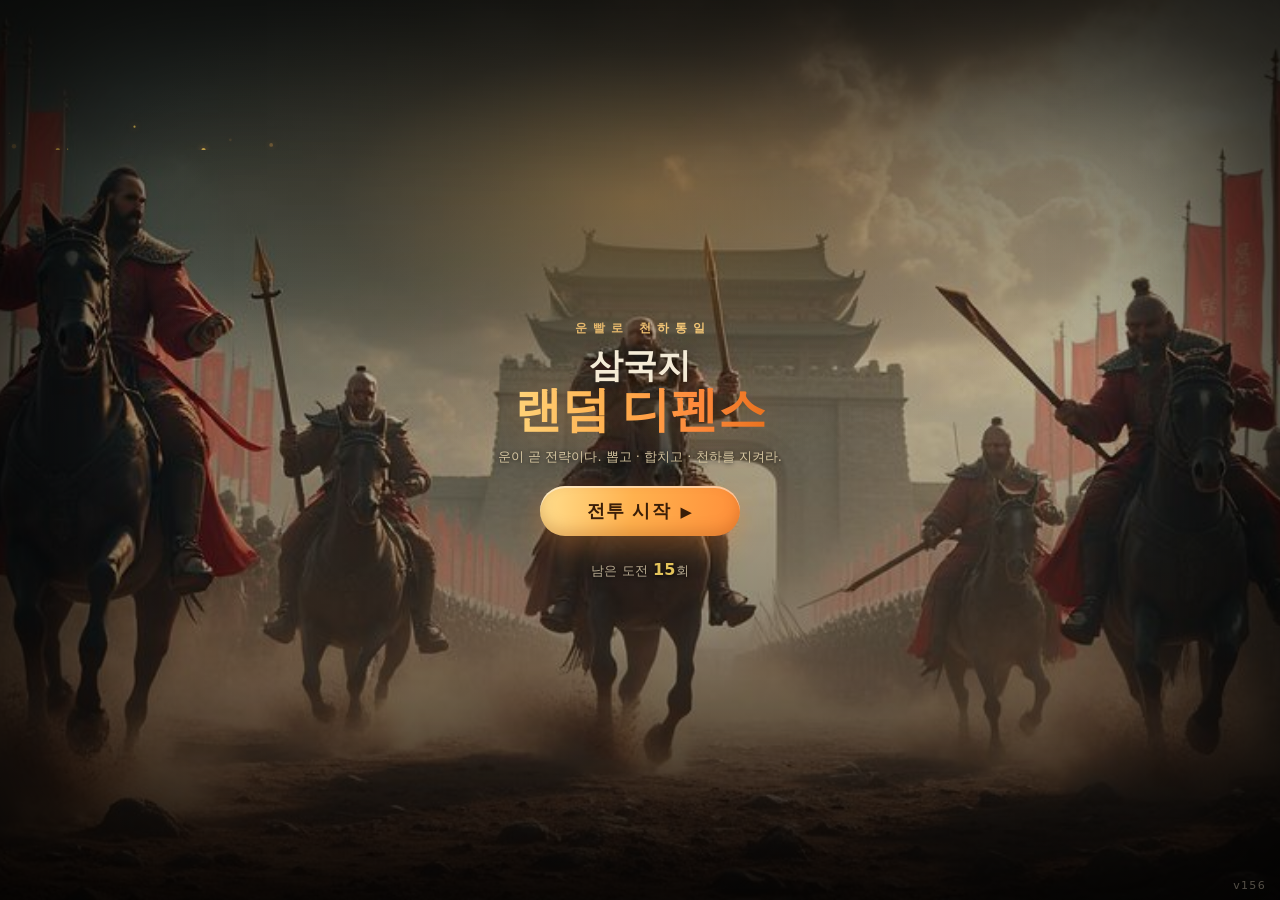
==== commit 08a0e3dc: "v156 — 밸런스 리메이크 + 특성 실동작 + 보호 배치 (상품화 2차) 밸런스(시뮬 검증): 합성 사다리 등급별(1·2성 5장→3성 4장→4성 3장→신화 2장=초월) 로 '초월" ====
--- a/index.html
+++ b/index.html
@@ -2,7 +2,7 @@
 <html lang="ko" style="background:#0b0a08">
 <head>
   <meta charset="utf-8">
-  <meta name="viewport" content="width=device-width, initial-scale=1, viewport-fit=cover">
+  <meta name="viewport" content="width=device-width, initial-scale=1, maximum-scale=1, user-scalable=no, viewport-fit=cover">
   <meta name="theme-color" content="#171310">
   <meta name="color-scheme" content="dark">
   <meta name="mobile-web-app-capable" content="yes">
--- a/css/base.css
+++ b/css/base.css
@@ -214,7 +214,10 @@
   z-index: 30;
   display: grid;
   grid-template-rows: repeat(5, 1fr);
-  padding: max(env(safe-area-inset-top), var(--safe-t, 0px)) max(env(safe-area-inset-right), 0px) max(env(safe-area-inset-bottom), var(--safe-b, 0px)) 0;
+  gap: 6px;
+  /* 2026-07-22 수석: 첫/마지막 버튼이 화면 위·아래 모서리에 붙어 잘리던 것 방지 — 상/하 고정 여백 추가.
+     (강제 가로 뷰포트라 env(safe-area)가 불안정 → 고정 px로 안쪽에 들이밈) */
+  padding: calc(14px + max(env(safe-area-inset-top), var(--safe-t, 0px))) calc(6px + max(env(safe-area-inset-right), 0px)) calc(14px + max(env(safe-area-inset-bottom), var(--safe-b, 0px))) 0;
   background: rgba(16, 13, 10, 0.86);
   backdrop-filter: blur(14px);
   -webkit-backdrop-filter: blur(14px);
@@ -248,7 +251,10 @@
 /* 액션 버튼(소환/단련/합성/반환/도박) — 금빛 브라스 타일로 '누르고 싶게' (v96 디자인 고도화) */
 .tab.act {
   position: relative; overflow: hidden;
-  margin: 4px 8px; border-radius: 13px; gap: 4px; /* v114 세로 레일 */
+  /* 2026-07-22 수석: 5버튼(특히 마지막 주사위)이 화면 아래로 잘리던 것 — min-height 강제 해제 + 세로 마진 제거로
+     그리드 1fr 행이 뷰포트 높이에 맞춰 줄어들게(항상 5칸이 다 들어옴). */
+  min-height: 0;
+  margin: 0 8px; border-radius: 13px; gap: 4px; /* v114 세로 레일 */
   background: linear-gradient(180deg, #574328 0%, #3b2d1b 52%, #241a10 100%);
   border: 1px solid rgba(228, 197, 92, 0.3); color: #f0e6cf;
   box-shadow: inset 0 1.5px 0 rgba(255, 240, 208, 0.16), inset 0 -8px 14px rgba(0, 0, 0, 0.3), 0 3px 7px rgba(0, 0, 0, 0.45);
@@ -264,6 +270,12 @@
   box-shadow: inset 0 2px 6px rgba(0, 0, 0, 0.45), 0 0 11px rgba(228, 197, 92, 0.28);
 }
 /* '합성 가능' 배지 — 우상단 금점 */
+/* 소환 버튼 천장 카운터 — 남은 뽑기 수 상시 표기(헌장 #3), 임박(≤8)하면 금빛 */
+.tab .nav-pity {
+  font-style: normal; font-size: 8.5px; font-weight: 700; letter-spacing: 0.04em;
+  color: rgba(240, 230, 207, 0.55); margin-top: 1px;
+}
+.tab .nav-pity.near { color: var(--gold-bright, #e9c76a); text-shadow: 0 0 6px rgba(233, 199, 106, 0.5); }
 .tab .nav-badge {
   position: absolute; top: 6px; right: calc(50% - 15px);
   width: 6px; height: 6px; border-radius: 50%;
@@ -586,21 +598,17 @@
 /* 모달이 떠 있는 동안 — 하단 탭 완전 차단 (첫 프레임 UI 충돌 방지, 심사 #1) */
 body.modal-open #tab-bar { visibility: hidden; }
 
-/* ── 타이틀 화면 — v135 프리미엄 리디자인(불티·회전 빛살·천하 인장·금 각인 로고) ── */
+/* ── 타이틀 화면 — '모던 프리미엄'(시안 B, 수석 선택): 앰버 그라디언트 강조 + 그라디언트 필 CTA + 태그라인 ── */
 /* ※ #viewport(강제 가로) 내부라 vh/vw/safe-area 금지 → px·em·%만 사용 */
 #title-screen {
-  position: absolute;
-  inset: 0;
-  z-index: 220;
-  overflow: hidden;
-  display: flex;
-  flex-direction: column;
-  align-items: center;
-  justify-content: space-between; /* 로고=상단, 버튼=하단 → 가운데 기병 아트가 안 가림 */
-  padding: 4% 0 6%;
+  position: absolute; inset: 0; z-index: 220; overflow: hidden;
+  display: flex; flex-direction: column; align-items: center; justify-content: center;
+  font-family: var(--font);
+  /* 2026-07-22 수석: 톤 살짝 밝게 — 아트를 덜 눌러 기병 씬이 더 보이게(상/하만 어둡게 유지해 가독성 확보). */
   background:
+    linear-gradient(180deg, rgba(10, 7, 5, 0.68) 0%, rgba(10, 7, 5, 0.26) 40%, rgba(10, 7, 5, 0.44) 70%, rgba(10, 7, 5, 0.86) 100%),
     url('../assets/ui/title-art.png') center / cover no-repeat,
-    radial-gradient(120% 80% at 50% 20%, #2a2213, #0b0a08 75%);
+    #0d0906;
   animation: title-in 0.6s ease-out;
 }
 #title-screen.out { animation: title-out 0.55s ease-in forwards; }
@@ -608,129 +616,63 @@
 @keyframes title-out { to { opacity: 0; transform: scale(1.04); } }
 
 .title-embers { position: absolute; inset: 0; z-index: 1; pointer-events: none; }
-.title-scrim {
+.title-glow {
   position: absolute; inset: 0; z-index: 1; pointer-events: none;
-  background: linear-gradient(180deg, rgba(6, 4, 2, 0.72) 0%, rgba(6, 4, 2, 0.08) 30%, rgba(6, 4, 2, 0.14) 60%, rgba(6, 4, 2, 0.86) 100%);
-}
-.title-vign { position: absolute; inset: 0; z-index: 1; pointer-events: none; box-shadow: inset 0 0 120px 44px rgba(0, 0, 0, 0.62); }
-.title-corner { position: absolute; width: 34px; height: 34px; border: 2px solid rgba(247, 215, 131, 0.42); z-index: 2; }
-.title-corner.tl { top: 14px; left: 14px; border-right: none; border-bottom: none; }
-.title-corner.tr { top: 14px; right: 14px; border-left: none; border-bottom: none; }
-.title-corner.bl { bottom: 14px; left: 14px; border-right: none; border-top: none; }
-.title-corner.br { bottom: 14px; right: 14px; border-left: none; border-top: none; }
-
-.title-logo {
-  position: relative; z-index: 3; text-align: center; margin-top: 1.5%;
-  padding: 10px 44px 14px;
-  /* 은은한 후광(아트 위 가독) */
-  background: radial-gradient(120% 130% at 50% 44%, rgba(6, 5, 3, 0.6), rgba(6, 5, 3, 0.2) 62%, transparent 82%);
-  animation: logo-drop 0.8s var(--ease-out) both 0.15s;
-}
-/* 로고 뒤 회전 빛살 */
-.title-logo::before {
-  content: ''; position: absolute; left: 50%; top: 46%; width: 620px; height: 620px;
-  transform: translate(-50%, -50%); z-index: -1; pointer-events: none; opacity: 0.42;
-  background: repeating-conic-gradient(from 0deg, rgba(255, 214, 120, 0.15) 0deg 4deg, transparent 4deg 14deg);
-  -webkit-mask: radial-gradient(closest-side, #000 0%, transparent 62%); mask: radial-gradient(closest-side, #000 0%, transparent 62%);
-  animation: title-rays 46s linear infinite;
-}
-@keyframes title-rays { to { transform: translate(-50%, -50%) rotate(360deg); } }
-/* 타이틀/로딩 로고 전용 서체 — 인게임 맑은 고딕과 구분되는 묵직한 명조 */
+  background: radial-gradient(70% 48% at 50% 22%, rgba(224, 150, 60, 0.3) 0%, rgba(120, 70, 26, 0.12) 34%, transparent 62%);
+}
+.title-vign { position: absolute; inset: 0; z-index: 1; pointer-events: none; box-shadow: inset 0 0 150px 55px rgba(0, 0, 0, 0.7); }
+
+.title-body {
+  position: relative; z-index: 3; text-align: center; padding: 0 40px;
+  display: flex; flex-direction: column; align-items: center;
+  animation: title-rise 0.8s cubic-bezier(0.2, 1, 0.3, 1) both 0.1s;
+}
+@keyframes title-rise { from { opacity: 0; transform: translateY(14px); } }
+/* 타이틀/로딩 로고 서체 — 묵직한 명조 */
 .title-brand, .load-logo { font-family: 'Noto Serif KR', 'AppleMyungjo', 'Nanum Myeongjo', 'Batang', 'Times New Roman', serif; }
-@keyframes logo-drop { from { opacity: 0; transform: translateY(-18px) scale(0.96); } }
 .title-eyebrow {
-  display: block; font-style: normal; font-size: 13px; font-weight: 600; letter-spacing: 0.5em;
-  text-indent: 0.5em; color: #ffe6a6; opacity: 0.96; margin-bottom: 8px;
-  text-shadow: 0 1px 5px rgba(0, 0, 0, 0.95);
-}
-.title-eyebrow b { color: #ffbf5a; font-weight: 700; }
-/* 삼국지 랜덤 디펜스 — 금빛 각인 로고 */
-.title-brand {
-  position: relative; display: inline-block; font-size: 54px; font-weight: 900; line-height: 1.06; letter-spacing: 0.01em;
-  background: linear-gradient(178deg, #fff7db 4%, #f4d074 44%, #e0ad3e 60%, #a9741d 100%);
+  display: block; font-style: normal; font-family: var(--font); font-size: 12px; font-weight: 700;
+  letter-spacing: 0.5em; text-indent: 0.5em; color: #f0c070; opacity: 0.92; margin-bottom: 11px;
+}
+.title-eyebrow b { color: #ffcf7a; }
+.title-brand { font-weight: 800; line-height: 1.05; letter-spacing: 0.01em; }
+.title-brand .l1 { display: block; font-size: 34px; color: #f4ecd8; text-shadow: 0 2px 14px rgba(0, 0, 0, 0.7); }
+/* 강조 구절 — 밝은 앰버 그라디언트(cosmic '내면 풍경'처럼) */
+.title-brand .l2 {
+  display: block; font-size: 48px; margin-top: 2px;
+  background: linear-gradient(92deg, #ffd47a 0%, #ffae4d 40%, #ff8a3c 72%, #e9721f 100%);
   -webkit-background-clip: text; background-clip: text; color: transparent;
-  filter:
-    drop-shadow(1.5px 1.5px 0 rgba(28, 14, 3, 0.96)) drop-shadow(-1.5px 1.5px 0 rgba(28, 14, 3, 0.96))
-    drop-shadow(1.5px -1.5px 0 rgba(28, 14, 3, 0.96)) drop-shadow(-1.5px -1.5px 0 rgba(28, 14, 3, 0.96))
-    drop-shadow(0 5px 14px rgba(0, 0, 0, 0.9)) drop-shadow(0 0 28px rgba(228, 173, 62, 0.42));
-}
-.title-brand .l2 { display: block; }
-.title-sheen { position: absolute; inset: 0; z-index: 2; pointer-events: none; overflow: hidden; mix-blend-mode: screen; }
-.title-sheen::after {
-  content: ''; position: absolute; top: -30%; left: -60%; width: 40%; height: 160%; transform: skewX(-18deg);
-  background: linear-gradient(90deg, transparent, rgba(255, 252, 235, 0.85), transparent);
-  animation: title-sweep 4.6s ease-in-out 1.1s infinite;
-}
-@keyframes title-sweep { 0% { left: -70%; } 55%, 100% { left: 130%; } }
-/* 붉은 천하 인장 — 시그니처 */
-.title-seal {
-  position: absolute; right: -8px; top: -14px; width: 48px; height: 48px; z-index: 3;
-  display: flex; align-items: center; justify-content: center; transform: rotate(-8deg);
-  background: linear-gradient(145deg, #e05a3f, #b5321f 60%, #7d1e10);
-  border: 3px solid rgba(255, 238, 220, 0.9); border-radius: 5px;
-  box-shadow: 0 4px 10px rgba(0, 0, 0, 0.6), inset 0 0 6px rgba(0, 0, 0, 0.35);
-  font-weight: 900; font-size: 18px; line-height: 1; color: #fff2ec; letter-spacing: -0.04em;
-  writing-mode: vertical-rl; text-shadow: 0 1px 2px rgba(0, 0, 0, 0.5);
-  animation: title-stamp 0.5s cubic-bezier(0.2, 1.6, 0.4, 1) both 0.5s;
-}
-@keyframes title-stamp { from { opacity: 0; transform: rotate(-8deg) scale(1.8); } to { opacity: 1; } }
-.title-actions {
-  position: relative; z-index: 3; margin-top: 4%; margin-bottom: 0;
-  display: flex; flex-direction: column; align-items: center; gap: 12px;
-}
+  filter: drop-shadow(0 3px 18px rgba(255, 150, 60, 0.3));
+}
+.title-tag { margin-top: 11px; font-family: var(--font); font-size: 13px; font-weight: 500; line-height: 1.5; color: #e0cfa8; opacity: 0.92; max-width: 420px; text-shadow: 0 1px 5px rgba(0, 0, 0, 0.85); }
+/* 그라디언트 필 CTA */
+.title-actions { position: relative; z-index: 3; display: flex; flex-direction: column; align-items: center; gap: 12px; margin-top: 20px; }
 .title-start {
-  position: relative; margin: 0; overflow: hidden;
-  min-width: 210px; min-height: 56px; font-size: 20px; letter-spacing: 0.16em;
-  padding-left: calc(16px + 0.16em);
-  font-family: 'Noto Serif KR', 'AppleMyungjo', 'Batang', serif; font-weight: 800;
-  animation: cta-breathe 2.2s ease-in-out infinite;
-}
-.title-chev { font-size: 0.9em; margin-left: 2px; }
+  position: relative; margin: 0; overflow: hidden; display: inline-flex; align-items: center; justify-content: center; gap: 10px;
+  min-width: 200px; min-height: 50px; padding: 0 44px; border: none; border-radius: 999px; cursor: pointer;
+  font-family: var(--font); font-weight: 800; font-size: 18px; letter-spacing: 0.06em; color: #3a1e08;
+  background: linear-gradient(96deg, #ffdf8e 0%, #ffb14e 46%, #ff8f3a 100%);
+  box-shadow: 0 10px 28px rgba(255, 140, 50, 0.34), inset 0 2px 0 rgba(255, 255, 255, 0.5), inset 0 -6px 14px rgba(140, 60, 10, 0.25);
+  animation: cta-breathe 2.4s ease-in-out infinite;
+}
+.title-chev { font-size: 0.82em; }
 .title-start::after {
   content: ''; position: absolute; top: 0; left: -70%; width: 45%; height: 100%; transform: skewX(-20deg);
-  background: linear-gradient(90deg, transparent, rgba(255, 255, 255, 0.5), transparent);
-  animation: title-sweep 3.4s ease-in-out 0.6s infinite;
-}
-.title-plays {
-  display: inline-flex; align-items: center; gap: 0.6em; margin: 0;
-  font-size: 14px; color: #f0dcae; letter-spacing: 0.06em; font-family: var(--font);
-  padding: 5px 16px; border: 1px solid rgba(247, 215, 131, 0.4); border-radius: 999px;
-  background: rgba(10, 7, 4, 0.5); text-shadow: 0 1px 3px rgba(0, 0, 0, 0.8);
-}
-.title-plays b { color: #ffd873; font-weight: 800; }
-/* 이어하기 묶음(있을 때) — 위치는 그룹이 담당 */
+  background: linear-gradient(90deg, transparent, rgba(255, 255, 255, 0.55), transparent);
+  animation: title-sweep 3.6s ease-in-out 0.8s infinite;
+}
+@keyframes title-sweep { 0% { left: -70%; } 55%, 100% { left: 130%; } }
+.title-plays { margin: 0; font-family: var(--font); font-size: 13px; font-weight: 500; letter-spacing: 0.08em; color: #cbb488; text-shadow: 0 1px 4px rgba(0, 0, 0, 0.85); }
+.title-plays b { color: #f0c070; font-weight: 700; }
+/* 이어하기(있을 때) — 아웃라인 필 */
 .title-continue {
-  margin: 0; min-width: 210px; min-height: 56px; font-size: 19px; letter-spacing: 0.18em;
-  padding-left: calc(16px + 0.18em); font-family: 'Noto Serif KR', 'AppleMyungjo', 'Batang', serif;
-  animation: cta-breathe 2.2s ease-in-out infinite;
-}
-.title-actions.has-continue .title-start {
-  min-width: 170px; min-height: 46px; font-size: 15px; animation: none;
-}
+  margin: 0; min-width: 200px; min-height: 50px; border-radius: 999px; font-family: var(--font);
+  font-size: 16px; font-weight: 700; letter-spacing: 0.06em; color: #f0c070;
+  background: rgba(20, 14, 8, 0.5); border: 1px solid rgba(240, 192, 112, 0.5);
+}
+.title-actions.has-continue .title-start { min-width: 170px; min-height: 46px; font-size: 15px; animation: none; }
 /* 버전 표시 */
-.title-version {
-  position: absolute; bottom: 8px; right: 14px; z-index: 3;
-  font-size: 11px; letter-spacing: 0.12em; color: var(--paper-faint); opacity: 0.6;
-}
-.title-continue {
-  margin: 0; min-width: 210px; min-height: 58px; font-size: 19px; letter-spacing: 0.18em;
-  padding-left: calc(16px + 0.18em); font-family: var(--font-display);
-  animation: cta-breathe 2.2s ease-in-out infinite;
-}
-/* 저장이 있을 때 '새로 시작'은 보조 버튼으로 (이어하기가 주) */
-.title-actions.has-continue .title-start {
-  min-width: 170px; min-height: 46px; font-size: 15px; animation: none;
-}
-/* 버전 표시 — 최신인지 한눈에 (배포 확인용) */
-.title-version {
-  position: absolute;
-  bottom: calc(8px + env(safe-area-inset-bottom));
-  right: 14px;
-  font-size: 11px;
-  letter-spacing: 0.12em;
-  color: var(--paper-faint);
-  opacity: 0.7;
-}
+.title-version { position: absolute; bottom: 8px; right: 14px; z-index: 3; font-size: 11px; letter-spacing: 0.12em; color: var(--paper-faint); opacity: 0.55; }
 
 /* 작은 버튼 변형 */
 .btn.small { min-height: 34px; padding: 5px 12px; font-size: 12px; font-weight: 600; }
--- a/css/screens.css
+++ b/css/screens.css
@@ -1884,7 +1884,21 @@
 .rd-info::-webkit-scrollbar { display: none; }
 .rd-center { flex: 1; min-width: 0; display: flex; flex-direction: column; gap: 6px; padding-right: 2px; }
 /* HUD — 왼쪽 패널 상단에 세로 스택 */
+/* 현재 장(章) — HUD 위 캠페인 진행 표시 */
+.rd-chapter {
+  font-size: 10.5px; font-weight: 800; letter-spacing: 0.08em; color: var(--gold-bright, #e9c76a);
+  padding: 5px 9px 0; opacity: 0.92; white-space: nowrap; overflow: hidden; text-overflow: ellipsis;
+}
 .rd-hud { display: flex; flex-direction: column; gap: 4px; padding: 0; }
+/* 과업 스트립 — HUD 아래 소목표 한 줄(겹치는 목표). 완수 시 gold-gain 맥동 재사용 */
+.rd-mission {
+  display: flex; align-items: baseline; gap: 5px; padding: 5px 9px; border-radius: 9px;
+  background: rgba(201, 162, 39, 0.08); border: 1px solid rgba(201, 162, 39, 0.22);
+}
+.rd-mission em { font-style: normal; font-size: 9px; font-weight: 800; letter-spacing: 0.1em; color: var(--gold-bright, #e9c76a); }
+.rd-mission span { flex: 1; font-size: 10.5px; font-weight: 700; color: var(--paper); white-space: nowrap; overflow: hidden; text-overflow: ellipsis; }
+.rd-mission b { font-size: 10.5px; font-weight: 800; color: var(--gold-bright, #e9c76a); font-variant-numeric: tabular-nums; }
+.rd-mission.gold-gain { animation: rd-gold-gain 0.34s ease-out; }
 .rd-stat {
   display: flex; flex-direction: row; align-items: baseline; justify-content: space-between;
   line-height: 1.05; padding: 5px 9px; border-radius: 9px;
@@ -1893,13 +1907,24 @@
 .rd-stat b { font-size: 16px; font-weight: 800; color: var(--paper); font-variant-numeric: tabular-nums; }
 .rd-stat span { font-size: 9.5px; color: var(--paper-faint); letter-spacing: 0.02em; }
 .rd-stat.rd-gold b { color: var(--gold-bright); }
+/* 즉각보상(헌장 #1) — 골드가 늘 때 살짝 튀며 반짝(킬로 쌓이는 재화를 눈에 보이게) */
+.rd-stat.rd-gold.gold-gain { animation: rd-gold-gain 0.34s ease-out; transform-origin: left center; }
+@keyframes rd-gold-gain {
+  0%, 100% { transform: scale(1); }
+  38% { transform: scale(1.14); }
+}
+.rd-stat.rd-gold.gold-gain b { animation: rd-gold-glow 0.34s ease-out; }
+@keyframes rd-gold-glow {
+  0%, 100% { text-shadow: none; }
+  38% { text-shadow: 0 0 10px var(--gold-bright), 0 0 4px var(--gold-bright); }
+}
 .rd-stat.rd-alive.danger b { color: var(--alert); animation: rd-pulse 0.7s ease-in-out infinite; }
 .rd-stat.rd-kills b { color: var(--paper); }
 /* 선택 영웅 상세 */
-.rd-hero-info { flex: 1; display: flex; flex-direction: column; gap: 5px; padding: 9px 10px; border-radius: 11px; background: rgba(0, 0, 0, 0.3); border: 1px solid var(--ink-600); }
+.rd-hero-info { flex: 1; display: flex; flex-direction: column; gap: 4px; padding: 8px 9px; border-radius: 11px; background: rgba(0, 0, 0, 0.3); border: 1px solid var(--ink-600); }
 .rd-hi-empty { margin: auto 0; text-align: center; font-size: 11px; color: var(--paper-faint); line-height: 1.5; }
 .rd-hi-name { display: flex; align-items: center; gap: 5px; }
-.rd-hi-name b { font-family: var(--font-display); font-size: 19px; font-weight: 800; color: #f4ecd8; }
+.rd-hi-name b { font-family: var(--font-display); font-size: 17px; font-weight: 800; color: #f4ecd8; }
 .rd-hi-name.tier-4 b { color: #d9b6ff; } .rd-hi-name.tier-5 b { color: #ffe08a; } .rd-hi-name.tier-6 b { color: #ffe486; text-shadow: 0 0 9px rgba(255, 228, 134, 0.6); }
 /* 성급(별 등급) — 정보 패널에서 한눈에. 등급색으로 채운 별 + 등급명 */
 .rd-hi-stars { display: flex; align-items: center; gap: 5px; margin: 3px 0 2px; font-size: 13px; letter-spacing: 1px; color: #6b5a3a; }
@@ -1910,16 +1935,19 @@
 .rd-hi-stars.tier-4 { color: #c99bff; } .rd-hi-stars.tier-4 em { color: #d9b6ff; }
 .rd-hi-stars.tier-5 { color: #ffcf5a; } .rd-hi-stars.tier-5 em { color: #ffe08a; }
 .rd-hi-stars.tier-6 { color: #ffe486; text-shadow: 0 0 8px rgba(255, 228, 134, 0.7); } .rd-hi-stars.tier-6 em { color: #ffe486; }
-.rd-hi-sub { font-size: 11px; font-weight: 700; color: var(--gold-bright); letter-spacing: 0.02em; }
-.rd-hi-title { font-size: 10px; color: var(--paper-faint); font-style: italic; margin-bottom: 2px; }
-.rd-hi-badges { display: flex; gap: 5px; flex-wrap: wrap; margin: 1px 0 3px; }
-.rd-hi-elem, .rd-hi-wpn { font-size: 10px; font-weight: 800; padding: 2px 7px; border-radius: 6px; background: rgba(0, 0, 0, 0.4); }
-.rd-hi-wpn { color: #ffd76a; } .rd-hi-wpn.wpn-bow { color: #8fe0b0; } .rd-hi-wpn.wpn-magic { color: #ff9a5a; } .rd-hi-wpn.wpn-spear { color: #f0b48a; }
-.rd-hi-stats { list-style: none; display: flex; flex-direction: column; gap: 3px; margin: 2px 0; }
+/* 2026-07-22 수석 "정보 정리": 헤더(이름·성급·세력)·태그(속성/무기/체급)·스탯·특성으로 그룹화 */
+.rd-hi-head { padding-bottom: 5px; margin-bottom: 5px; border-bottom: 1px solid rgba(247, 215, 131, 0.14); }
+.rd-hi-sub { font-size: 10.5px; font-weight: 600; color: var(--gold-bright); letter-spacing: 0.01em; margin-top: 2px; line-height: 1.35; }
+.rd-hi-tags { display: flex; gap: 5px; flex-wrap: wrap; margin-bottom: 6px; }
+.rd-hi-tag { font-size: 10px; font-weight: 800; padding: 3px 8px; border-radius: 999px; color: #ffd76a;
+  background: rgba(255, 220, 150, 0.06); border: 1px solid rgba(247, 215, 131, 0.16); }
+.rd-hi-tag.wpn-bow { color: #8fe0b0; } .rd-hi-tag.wpn-magic { color: #ff9a5a; } .rd-hi-tag.wpn-spear { color: #f0b48a; }
+/* 2026-07-22 수석: 스크롤 없이 한 화면에 — 스탯을 2열 그리드로 눕혀 높이를 절반으로 */
+.rd-hi-stats { list-style: none; display: grid; grid-template-columns: 1fr 1fr; gap: 1px 9px; margin: 0; }
 .rd-hi-stats li { display: flex; justify-content: space-between; align-items: baseline; font-size: 11px; padding: 3px 2px; border-bottom: 1px solid rgba(239, 230, 210, 0.06); }
 .rd-hi-stats span { color: var(--paper-faint); }
-.rd-hi-stats b { color: #f0e6cf; font-weight: 800; font-variant-numeric: tabular-nums; }
-.rd-hi-perk { margin-top: 3px; font-size: 10.5px; font-weight: 700; color: #b6d9a0; padding: 4px 7px; border-radius: 7px; background: rgba(90, 140, 70, 0.14); }
+.rd-hi-stats b { color: #ffe6a2; font-weight: 800; font-variant-numeric: tabular-nums; }
+.rd-hi-perk { margin-top: 5px; font-size: 10.5px; font-weight: 700; color: #b6d9a0; padding: 4px 8px; border-radius: 8px; background: rgba(90, 140, 70, 0.14); }
 @keyframes rd-pulse { 50% { opacity: 0.5; } }
 
 /* 이번 라운드 출현 진행 바 (v87) — 총 몇 중 몇이 나왔나 */
@@ -2266,10 +2294,20 @@
 .rd-sheet::-webkit-scrollbar { display: none; }
 .rd-sheet[hidden] { display: none; }
 @keyframes rd-sheet-in { from { transform: translate(14px, -50%); opacity: 0; } }
-.rd-sheet-head { display: flex; align-items: center; gap: 8px; margin-bottom: 8px; }
+.rd-sheet-head { display: flex; align-items: center; gap: 8px; margin-bottom: 8px; padding-right: 30px; }
 .rd-sheet-head b { font-size: 12.5px; font-weight: 700; color: var(--paper); }
 .rd-sheet-hint { font-size: 10px; color: var(--paper-faint); margin-left: auto; }
-.rd-sheet-x { appearance: none; background: none; border: 0; color: var(--paper-faint); font-size: 15px; line-height: 1; padding: 4px 6px; cursor: pointer; margin-left: 6px; }
+/* 2026-07-22 수석: 모든 닫기 ✕를 우상단 원형으로 통일(modal-x와 동일 규격) */
+.rd-sheet-x {
+  position: absolute; top: 7px; right: 7px; z-index: 3; margin: 0;
+  width: 30px; height: 30px; display: flex; align-items: center; justify-content: center;
+  appearance: none; border: 1px solid var(--ink-600); border-radius: 50%;
+  background: rgba(20, 16, 10, 0.6); color: var(--paper-dim);
+  font-size: 14px; line-height: 1; padding: 0; cursor: pointer;
+  transition: background 0.15s, color 0.15s, transform 0.1s;
+}
+.rd-sheet-x:hover { background: rgba(201, 162, 39, 0.25); color: var(--paper); }
+.rd-sheet-x:active { transform: scale(0.9); }
 
 /* 소환 옵션 — 큼직한 금빛 CTA */
 .rd-summon-opts { display: flex; gap: 8px; }
@@ -2589,10 +2627,16 @@
   background: linear-gradient(180deg, #221b12, #16110b); border: 1px solid var(--ink-600);
   border-radius: 16px; padding: 14px; box-shadow: 0 12px 40px rgba(0, 0, 0, 0.6);
 }
-.so-close {
-  position: absolute; top: 8px; right: 10px; z-index: 2; appearance: none; background: none; border: 0;
-  color: var(--paper-faint); font-size: 18px; line-height: 1; padding: 4px 6px; cursor: pointer;
-}
+.so-close { /* 우상단 원형 닫기 통일(2026-07-22 수석) */
+  position: absolute; top: 8px; right: 8px; z-index: 2; margin: 0; padding: 0;
+  width: 30px; height: 30px; display: flex; align-items: center; justify-content: center;
+  appearance: none; border: 1px solid var(--ink-600); border-radius: 50%;
+  background: rgba(20, 16, 10, 0.6); color: var(--paper-dim);
+  font-size: 14px; line-height: 1; cursor: pointer;
+  transition: background 0.15s, color 0.15s, transform 0.1s;
+}
+.so-close:hover { background: rgba(201, 162, 39, 0.25); color: var(--paper); }
+.so-close:active { transform: scale(0.9); }
 
 .rd-speed {
   position: absolute; top: 8px; right: 8px; z-index: 4;
@@ -2654,18 +2698,55 @@
 .rd-perm:not(:disabled):active { transform: scale(0.98); }
 .rd-over-card .btn { min-width: 180px; }
 
-/* 게임오버·승리 */
+/* 게임오버·승리 — 2026-07-22 모던 프리미엄 리디자인(시안 B 톤: 앰버 그라디언트·필 CTA·다크 카드) */
 .rd-over {
   display: flex; align-items: center; justify-content: center; z-index: 20;
-  background: radial-gradient(ellipse at center, rgba(12, 9, 6, 0.82), rgba(6, 5, 4, 0.94));
+  background: radial-gradient(ellipse at center, rgba(9, 6, 4, 0.86), rgba(5, 4, 3, 0.96));
   animation: rd-veil 0.3s ease-out;
 }
 .rd-over[hidden] { display: none; } /* display:flex가 [hidden] 기본값을 덮어 늘 필드를 가리던 버그 수리 */
 @keyframes rd-veil { from { opacity: 0; } }
-.rd-over-card { display: flex; flex-direction: column; align-items: center; gap: 10px; text-align: center; padding: 24px; }
-.rd-over-card b { font-family: var(--font-display); font-size: 30px; color: var(--gold-bright); letter-spacing: 0.06em; }
-.rd-over-card span { font-size: 13px; color: var(--paper-dim); }
-.rd-over-card .btn { margin-top: 8px; min-width: 160px; }
+.rd-over-card {
+  position: relative; display: flex; flex-direction: column; align-items: center; gap: 11px; text-align: center;
+  width: 86%; max-width: 380px; padding: 26px 30px 24px; border-radius: 18px;
+  background: linear-gradient(180deg, #1c140b, #100b06);
+  border: 1px solid rgba(247, 215, 131, 0.28);
+  box-shadow: 0 24px 60px rgba(0, 0, 0, 0.6), inset 0 1px 0 rgba(255, 220, 150, 0.12);
+  animation: rd-over-pop 0.5s cubic-bezier(0.2, 1.1, 0.3, 1) both;
+}
+@keyframes rd-over-pop { from { opacity: 0; transform: translateY(16px) scale(0.96); } }
+.rd-over-card::before {
+  content: ''; position: absolute; top: 0; left: 24px; right: 24px; height: 2px; border-radius: 0 0 2px 2px;
+  background: linear-gradient(90deg, transparent, rgba(255, 178, 80, 0.85), transparent);
+}
+.rd-over-eyebrow { font-family: var(--font); font-size: 11px; font-weight: 700; letter-spacing: 0.16em; color: #cba15a; }
+.rd-over-title { font-family: 'Noto Serif KR', 'AppleMyungjo', 'Batang', serif; font-size: 38px; font-weight: 800; letter-spacing: 0.03em; line-height: 1; margin-top: 1px; }
+.rd-over-card.lose .rd-over-title { color: #e8ddc9; text-shadow: 0 2px 12px rgba(0, 0, 0, 0.6); }
+.rd-over-card.win .rd-over-title {
+  background: linear-gradient(92deg, #ffd47a, #ffae4d 50%, #ff8f3a);
+  -webkit-background-clip: text; background-clip: text; color: transparent;
+  filter: drop-shadow(0 3px 16px rgba(255, 150, 60, 0.35));
+}
+.rd-over-msg { font-family: var(--font); font-size: 13px; color: #b7a586; margin-top: -3px; }
+.rd-over-stats { display: flex; gap: 9px; margin-top: 6px; width: 100%; justify-content: center; }
+.rd-over-cell {
+  flex: 1; max-width: 110px; display: flex; flex-direction: column; align-items: center; gap: 2px;
+  padding: 10px 6px; border-radius: 12px; background: rgba(255, 220, 150, 0.05); border: 1px solid rgba(247, 215, 131, 0.14);
+}
+.rd-over-cell b { font-family: var(--font); font-size: 18px; font-weight: 800; color: #ffd77f; }
+.rd-over-cell span { font-size: 11px; color: #9c8a68; }
+.rd-over-best {
+  margin-top: 2px; font-size: 12px; font-weight: 700; letter-spacing: 0.06em; color: #3a1e08;
+  padding: 4px 14px; border-radius: 999px; background: linear-gradient(96deg, #ffdf8e, #ffb14e);
+}
+.rd-over-retry {
+  position: relative; margin-top: 8px; overflow: hidden; display: inline-flex; align-items: center; justify-content: center; gap: 8px;
+  min-width: 200px; min-height: 52px; padding: 0 36px; border: none; border-radius: 999px; cursor: pointer;
+  font-family: var(--font); font-weight: 800; font-size: 17px; letter-spacing: 0.04em; color: #3a1e08;
+  background: linear-gradient(96deg, #ffdf8e 0%, #ffb14e 46%, #ff8f3a 100%);
+  box-shadow: 0 10px 26px rgba(255, 140, 50, 0.32), inset 0 2px 0 rgba(255, 255, 255, 0.5), inset 0 -6px 14px rgba(140, 60, 10, 0.25);
+}
+.rd-over-retry em { font-style: normal; font-weight: 600; font-size: 0.78em; opacity: 0.72; }
 
 /* ── 전장 대형·크기 (v46) — 캐릭터를 줄이고 V자 웨지로 세워 전장을 넓게 쓴다 ── */
 
@@ -2985,7 +3066,8 @@
 
 /* ── 준비 카운트다운 (v75) — 시작 후 적이 나오기 전, 유닛 배치 시간 ── */
 .rd-prep {
-  position: absolute; top: 16%; left: 50%; transform: translateX(-50%);
+  /* 2026-07-22 수석: 처음 소환한 영웅 이름표와 겹치지 않게 상단으로(16%→6%). */
+  position: absolute; top: 6%; left: 50%; transform: translateX(-50%);
   z-index: 5; display: flex; flex-direction: column; align-items: center; gap: 4px;
   pointer-events: none; text-align: center;
 }
@@ -3012,23 +3094,55 @@
 .rd-boss-banner {
   position: absolute; top: 30%; left: 50%; transform: translate(-50%, -50%);
   z-index: 9; pointer-events: none; text-align: center; white-space: nowrap;
-  animation: rd-boss-in 1.6s cubic-bezier(0.2, 1.2, 0.35, 1) both;
+  animation: rd-boss-in 2.1s cubic-bezier(0.2, 1.2, 0.35, 1) both;
+}
+.rd-boss-banner em {
+  display: block; font-style: normal; font-size: 11px; font-weight: 800; letter-spacing: 0.42em;
+  color: #ff9a72; text-shadow: 0 1px 6px rgba(0, 0, 0, 0.8); margin-bottom: 2px;
 }
 .rd-boss-banner b {
-  display: block; font-family: var(--font-display); font-size: 42px; font-weight: 800;
-  letter-spacing: 0.06em; color: #ffd9a0;
+  display: block; font-family: var(--font-display); font-size: 44px; font-weight: 800;
+  letter-spacing: 0.14em; color: #ffd9a0;
   text-shadow: 0 2px 12px rgba(0, 0, 0, 0.8), 0 0 22px rgba(226, 88, 52, 0.7);
 }
 .rd-boss-banner span {
-  display: block; margin-top: 3px; font-size: 12px; letter-spacing: 0.08em; color: #f4c9b4;
+  display: block; margin-top: 3px; font-size: 12.5px; letter-spacing: 0.14em; color: #f4c9b4;
   text-shadow: 0 1px 6px rgba(0, 0, 0, 0.8);
 }
 @keyframes rd-boss-in {
   0% { opacity: 0; transform: translate(-50%, -50%) scale(0.6); }
-  16% { opacity: 1; transform: translate(-50%, -50%) scale(1.12); }
-  28% { transform: translate(-50%, -50%) scale(1); }
-  78% { opacity: 1; transform: translate(-50%, -50%) scale(1); }
+  13% { opacity: 1; transform: translate(-50%, -50%) scale(1.12); }
+  24% { transform: translate(-50%, -50%) scale(1); }
+  80% { opacity: 1; transform: translate(-50%, -50%) scale(1); }
   100% { opacity: 0; transform: translate(-50%, -50%) scale(1.04); }
+}
+
+/* 장(章) 배너 — 새 사건 진입. 어두운 띠 위 금빛 사건명(모던 프리미엄 — 인장·베벨 없음) */
+.rd-ch-banner {
+  position: absolute; top: 38%; left: 0; right: 0; transform: translateY(-50%);
+  z-index: 9; pointer-events: none; text-align: center; padding: 16px 8px 17px;
+  background: linear-gradient(180deg, transparent, rgba(8, 6, 4, 0.78) 22%, rgba(8, 6, 4, 0.78) 78%, transparent);
+  animation: rd-ch-in 3s ease both;
+}
+.rd-ch-banner em {
+  display: block; font-style: normal; font-size: 11px; font-weight: 800; letter-spacing: 0.5em;
+  color: var(--gold-bright, #e9c76a); opacity: 0.85; margin-bottom: 3px;
+}
+.rd-ch-banner b {
+  display: block; font-family: var(--font-display); font-size: 34px; font-weight: 800; letter-spacing: 0.2em;
+  background: linear-gradient(180deg, #fff3d6 20%, #e9c76a 58%, #b98f3e 100%);
+  -webkit-background-clip: text; background-clip: text; -webkit-text-fill-color: transparent;
+  filter: drop-shadow(0 2px 10px rgba(0, 0, 0, 0.75));
+}
+.rd-ch-banner span {
+  display: block; margin-top: 5px; font-size: 12px; letter-spacing: 0.06em; color: #d9cdb4;
+  text-shadow: 0 1px 6px rgba(0, 0, 0, 0.8);
+}
+@keyframes rd-ch-in {
+  0% { opacity: 0; transform: translateY(calc(-50% + 14px)); }
+  12% { opacity: 1; transform: translateY(-50%); }
+  84% { opacity: 1; }
+  100% { opacity: 0; transform: translateY(calc(-50% - 8px)); }
 }
 
 /* 결과화면 — 이번 판 성과 한 줄(처치·생존시간) */
@@ -3059,28 +3173,16 @@
   background: linear-gradient(180deg, rgba(10,8,5,0.78) 0%, rgba(10,8,5,0.2) 24%, rgba(10,8,5,0) 44%, rgba(10,8,5,0) 60%, rgba(10,8,5,0.85) 100%); }
 
 .load-title { position: relative; text-align: center; margin-top: 2%; z-index: 3;
-  padding: 12px 34px 14px; border-radius: 16px;
-  background: radial-gradient(115% 130% at 50% 42%, rgba(6, 5, 3, 0.68), rgba(6, 5, 3, 0.28) 60%, transparent 82%);
   animation: load-title-in 0.8s cubic-bezier(0.2, 1.3, 0.4, 1) both; }
-/* 로고 뒤 회전 빛살 — 타이틀과 동일 */
-.load-title::before {
-  content: ''; position: absolute; left: 50%; top: 48%; width: 560px; height: 560px;
-  transform: translate(-50%, -50%); z-index: -1; pointer-events: none; opacity: 0.4;
-  background: repeating-conic-gradient(from 0deg, rgba(255, 214, 120, 0.15) 0deg 4deg, transparent 4deg 14deg);
-  -webkit-mask: radial-gradient(closest-side, #000 0%, transparent 62%); mask: radial-gradient(closest-side, #000 0%, transparent 62%);
-  animation: title-rays 46s linear infinite; }
-.load-eyebrow { display: block; font-style: normal; font-weight: 600; font-size: 13px;
-  letter-spacing: 0.5em; text-indent: 0.5em; color: #ffe6a6; opacity: 0.96; margin-bottom: 9px;
-  text-shadow: 0 1px 4px rgba(0, 0, 0, 0.9); }
-.load-eyebrow b { color: #ffbf5a; font-weight: 700; }
-.load-logo { position: relative; display: inline-block; font-size: 42px; line-height: 1.08; font-weight: 900; letter-spacing: 0.02em;
-  background: linear-gradient(178deg, #fff7db 4%, #f4d074 44%, #e0ad3e 60%, #a9741d 100%);
+.load-eyebrow { display: block; font-style: normal; font-family: var(--font); font-weight: 700; font-size: 12.5px;
+  letter-spacing: 0.5em; text-indent: 0.5em; color: #f0c070; opacity: 0.92; margin-bottom: 12px; }
+.load-eyebrow b { color: #ffcf7a; }
+.load-logo { display: inline-block; font-weight: 800; line-height: 1.08; letter-spacing: 0.01em; }
+.load-logo .l1 { display: block; font-size: 34px; color: #f4ecd8; text-shadow: 0 2px 12px rgba(0, 0, 0, 0.7); }
+.load-logo .l2 { display: block; font-size: 46px; margin-top: 2px;
+  background: linear-gradient(92deg, #ffd47a 0%, #ffae4d 40%, #ff8a3c 72%, #e9721f 100%);
   -webkit-background-clip: text; background-clip: text; color: transparent;
-  filter:
-    drop-shadow(1.4px 1.4px 0 rgba(28, 14, 3, 0.96)) drop-shadow(-1.4px 1.4px 0 rgba(28, 14, 3, 0.96))
-    drop-shadow(1.4px -1.4px 0 rgba(28, 14, 3, 0.96)) drop-shadow(-1.4px -1.4px 0 rgba(28, 14, 3, 0.96))
-    drop-shadow(0 4px 12px rgba(0, 0, 0, 0.85)) drop-shadow(0 0 22px rgba(228, 173, 62, 0.32)); }
-.load-logo .l2 { display: block; }
+  filter: drop-shadow(0 3px 16px rgba(255, 150, 60, 0.3)); }
 .load-sub { display: block; margin-top: 11px; font-size: 16px; font-weight: 600;
   letter-spacing: 0.42em; text-indent: 0.42em; color: var(--paper); opacity: 0.92; }
 @keyframes load-title-in { from { opacity: 0; transform: translateY(-14px) scale(0.94); } to { opacity: 1; transform: none; } }
